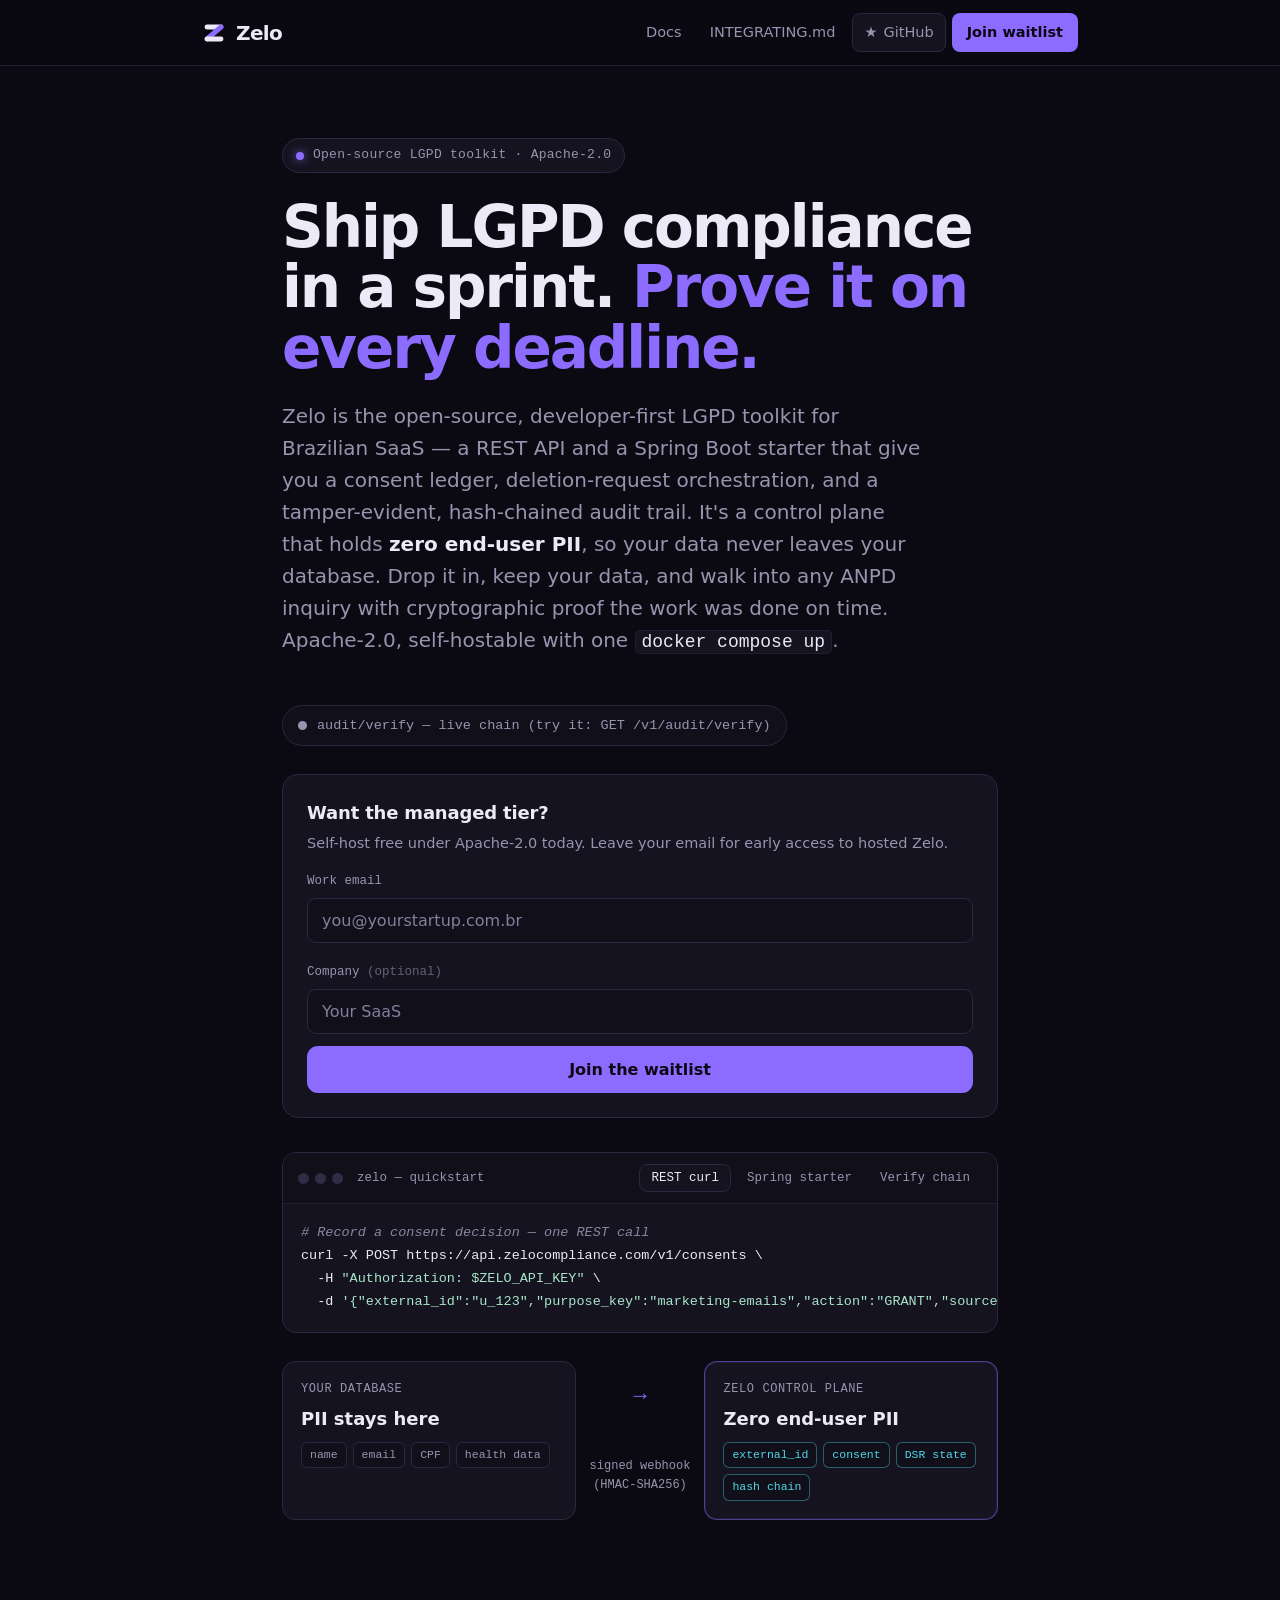
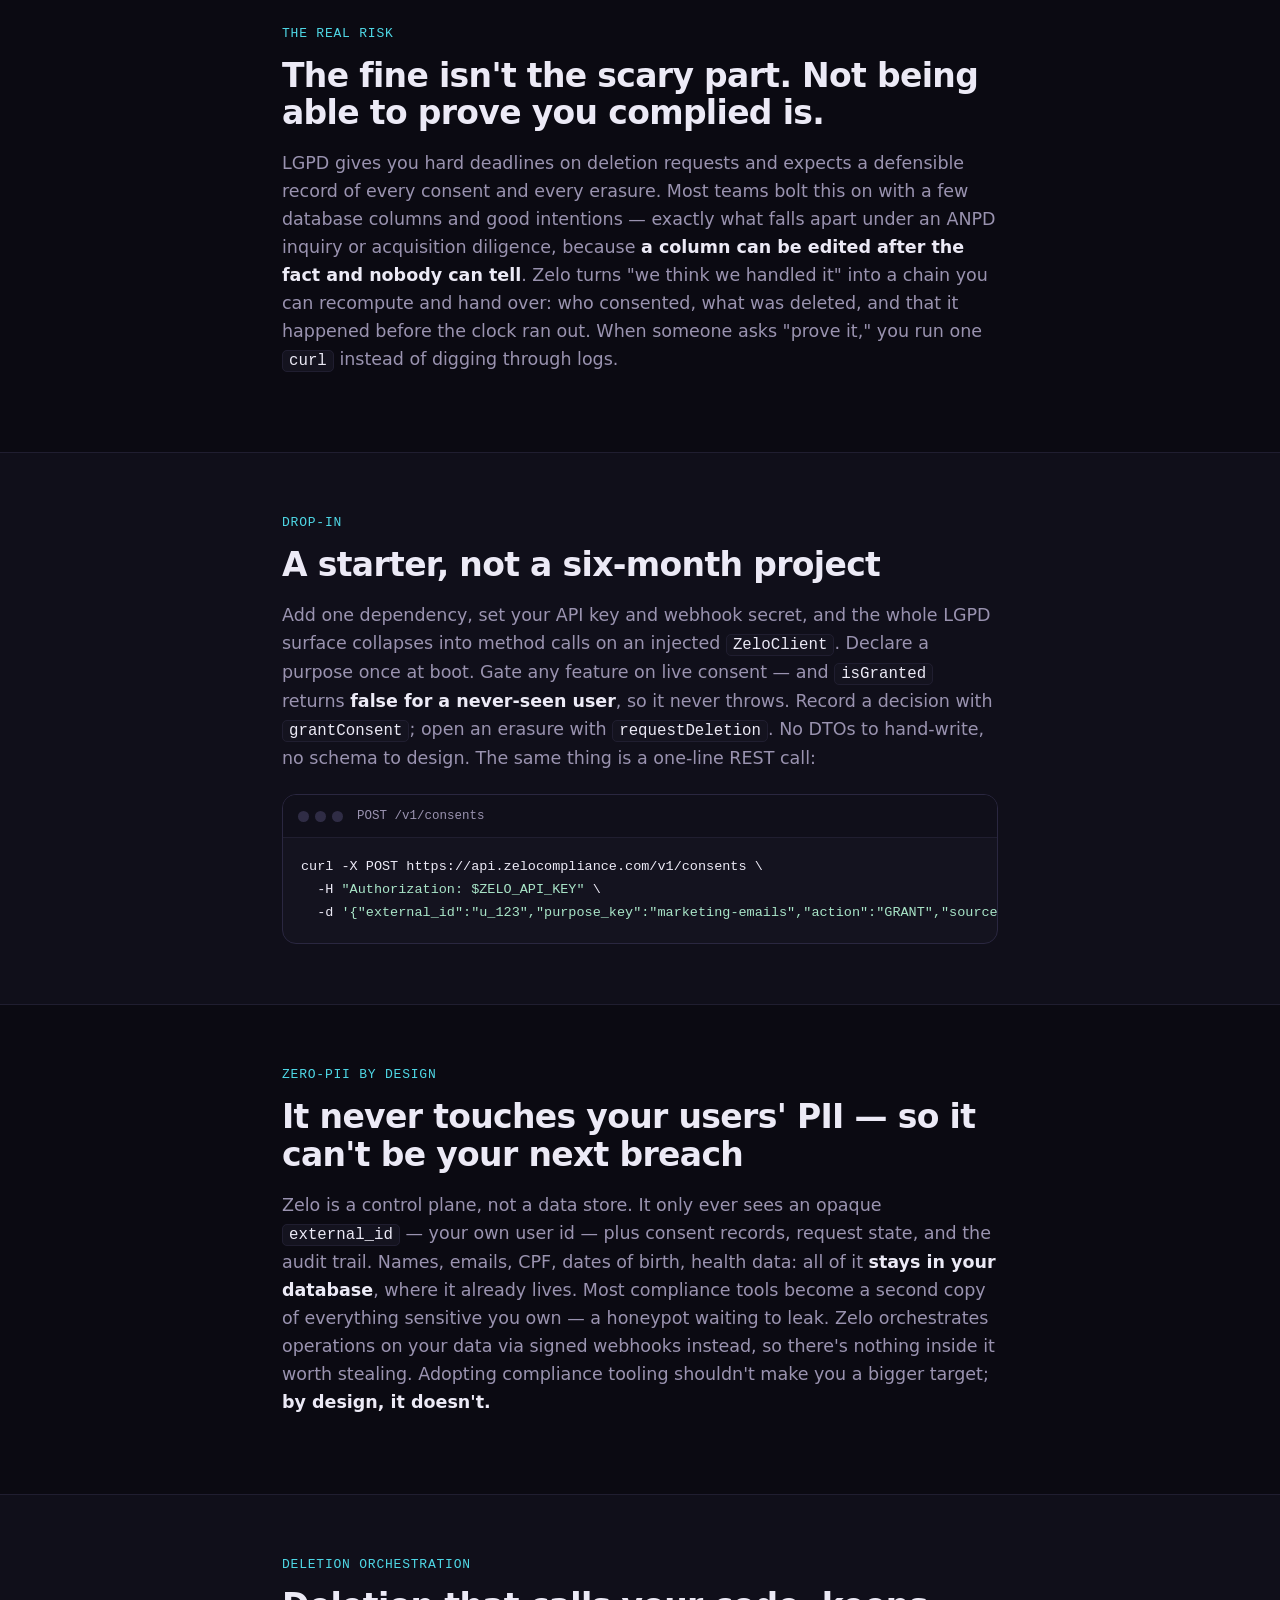
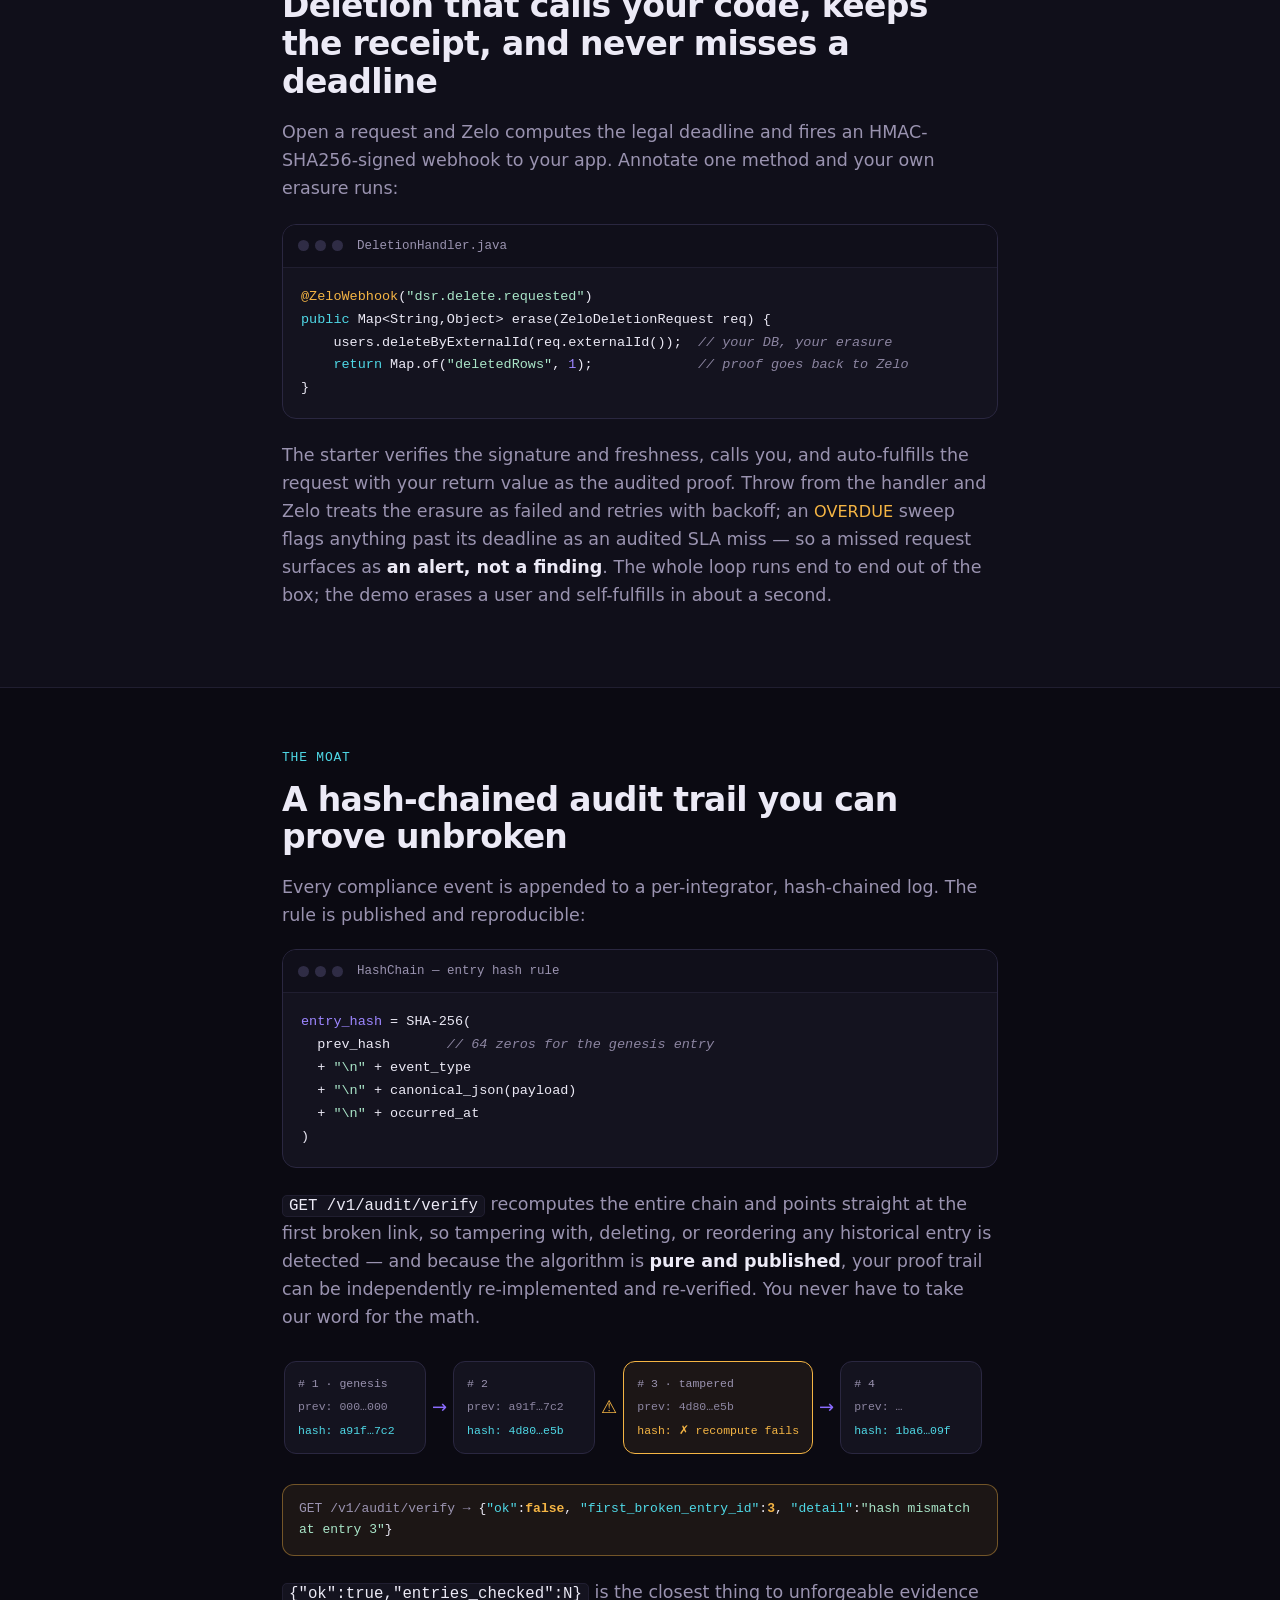
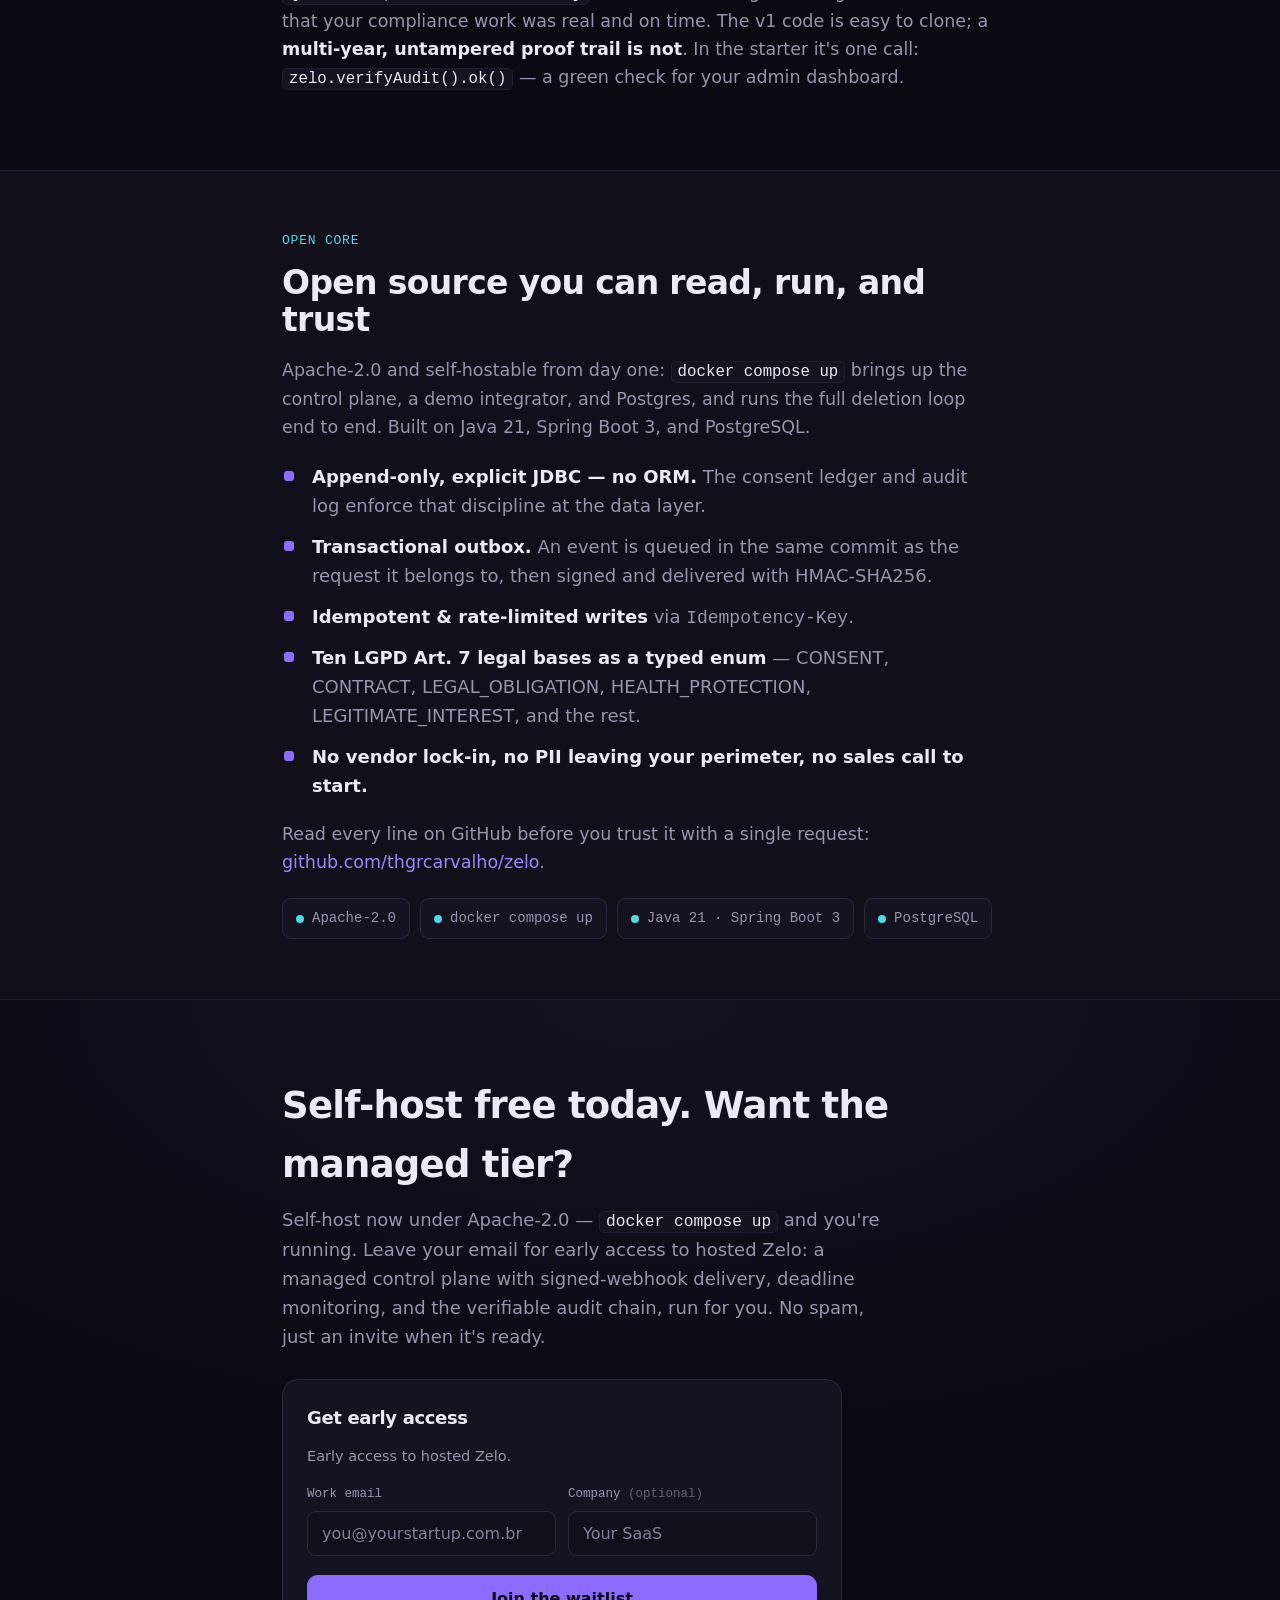
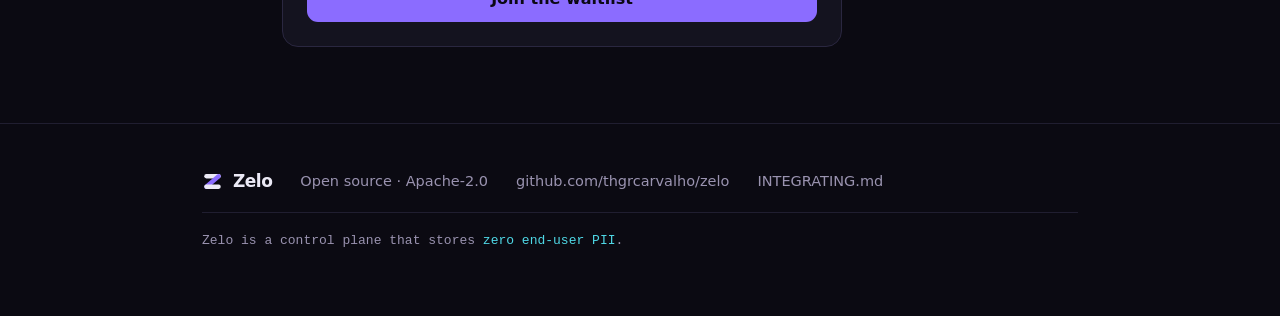
==== deploy/site/index.html @ bf7a90c1 "feat: cohesive visual identity across landing, dashboard, and docs Replace the placeholder green/dot" ====
<!DOCTYPE html>
<html lang="en">
<head>
<meta charset="UTF-8">
<meta name="viewport" content="width=device-width, initial-scale=1.0">
<title>Zelo — Open-source LGPD compliance for Brazilian SaaS</title>
<meta name="description" content="Open-source, developer-first LGPD toolkit for Brazilian SaaS. A REST API and Spring Boot starter with a consent ledger, deletion-request orchestration, and a tamper-evident hash-chained audit trail. Zero end-user PII. Apache-2.0.">
<link rel="icon" href="/favicon.svg" type="image/svg+xml">
<link rel="alternate icon" href="/favicon.ico" sizes="32x32">
<link rel="icon" href="/favicon-32.png" type="image/png" sizes="32x32">
<link rel="icon" href="/favicon-16.png" type="image/png" sizes="16x16">
<link rel="apple-touch-icon" href="/apple-touch-icon.png">
<meta name="theme-color" content="#0B0A12">
<meta property="og:type" content="website">
<meta property="og:title" content="Zelo — Open-source LGPD compliance for Brazilian SaaS">
<meta property="og:description" content="Open-source, developer-first LGPD toolkit: a consent ledger, deletion orchestration, and a tamper-evident hash-chained audit trail. Zero end-user PII. Apache-2.0.">
<meta property="og:image" content="https://zelocompliance.com/assets/og.png">
<meta property="og:url" content="https://zelocompliance.com/">
<meta name="twitter:card" content="summary_large_image">
<meta name="twitter:title" content="Zelo — Prove LGPD compliance on every deadline">
<meta name="twitter:description" content="A consent ledger, deletion orchestration, and a tamper-evident audit trail you can recompute and hand to a regulator. Zero end-user PII.">
<meta name="twitter:image" content="https://zelocompliance.com/assets/og.png">
<style>
  /* ===== Zelo landing — "append-only" identity ===== */
  @font-face{font-family:'Space Grotesk';font-weight:500;font-display:swap;src:url('/assets/fonts/space-grotesk-500.woff2') format('woff2')}
  @font-face{font-family:'Space Grotesk';font-weight:600;font-display:swap;src:url('/assets/fonts/space-grotesk-600.woff2') format('woff2')}
  @font-face{font-family:'Space Grotesk';font-weight:700;font-display:swap;src:url('/assets/fonts/space-grotesk-700.woff2') format('woff2')}
  @font-face{font-family:'IBM Plex Sans';font-weight:400;font-display:swap;src:url('/assets/fonts/ibm-plex-sans-400.woff2') format('woff2')}
  @font-face{font-family:'IBM Plex Sans';font-weight:500;font-display:swap;src:url('/assets/fonts/ibm-plex-sans-500.woff2') format('woff2')}
  @font-face{font-family:'IBM Plex Sans';font-weight:600;font-display:swap;src:url('/assets/fonts/ibm-plex-sans-600.woff2') format('woff2')}
  @font-face{font-family:'JetBrains Mono';font-weight:400;font-display:swap;src:url('/assets/fonts/jetbrains-mono-400.woff2') format('woff2')}
  @font-face{font-family:'JetBrains Mono';font-weight:500;font-display:swap;src:url('/assets/fonts/jetbrains-mono-500.woff2') format('woff2')}

  :root{
    --bg:#0B0A12; --bg-2:#08070E; --surface:#14131F; --surface-2:#100F1A; --elevated:#1B1930;
    --border:#2A2740; --border-soft:#201E30;
    --ink:#ECEAF6; --muted:#9A93B0; --faint:#8C85A1;
    --violet:#8B6CFF; --violet-bright:#9D86FF; --violet-deep:#7857F5; --violet-tint:rgba(139,108,255,.13); --on-violet:#0B0814;
    --cyan:#4FD8E6; --success:#34D399; --warn:#F5B544; --danger:#FB7185;
    --font-display:'Space Grotesk',ui-sans-serif,system-ui,sans-serif;
    --font-sans:'IBM Plex Sans',ui-sans-serif,system-ui,-apple-system,sans-serif;
    --font-mono:'JetBrains Mono',ui-monospace,'SF Mono',Menlo,Consolas,monospace;
    --maxw:760px; --wide:920px;
  }

  *{box-sizing:border-box}
  html{scroll-behavior:smooth}
  @media (prefers-reduced-motion:reduce){html{scroll-behavior:auto} *{animation:none!important;transition:none!important}}
  body{margin:0;background:var(--bg);color:var(--ink);font-family:var(--font-sans);font-size:18px;line-height:1.6;
    -webkit-font-smoothing:antialiased;text-rendering:optimizeLegibility;overflow-x:hidden}
  ::selection{background:rgba(139,108,255,.32);color:#fff}
  a{color:var(--violet-bright);text-decoration:none}
  a:hover{color:var(--cyan);text-decoration:none}
  :focus-visible{outline:2px solid var(--violet);outline-offset:2px;border-radius:4px}
  h1,h2,h3{font-family:var(--font-display);letter-spacing:-.02em}
  strong{color:var(--ink);font-weight:600}

  .skip-link{position:absolute;left:-9999px;top:0;background:var(--violet);color:var(--on-violet);padding:10px 16px;border-radius:6px;font-weight:600;z-index:1000}
  .skip-link:focus{left:12px;top:12px}

  .wrap{width:100%;max-width:var(--maxw);margin:0 auto;padding:0 22px}
  .wide{max-width:var(--wide)}
  section{padding:60px 0}

  /* logo */
  .wordmark{display:inline-flex;align-items:center;gap:10px;color:var(--ink);font-family:var(--font-display);font-weight:700;font-size:20px;letter-spacing:-.03em;line-height:1}
  .wordmark:hover{color:var(--ink);text-decoration:none}
  .zmark{flex:none;display:block}
  .zmark .rail{stroke:currentColor}

  /* nav */
  .nav{position:sticky;top:0;z-index:100;background:rgba(11,10,18,.78);backdrop-filter:saturate(150%) blur(12px);border-bottom:1px solid var(--border-soft)}
  .nav-inner{max-width:var(--wide);margin:0 auto;padding:13px 22px;display:flex;align-items:center;gap:16px}
  .nav-links{margin-left:auto;display:flex;align-items:center;gap:6px;flex-wrap:wrap}
  .nav-links a{color:var(--muted);font-size:14.5px;padding:7px 11px;border-radius:8px;transition:.16s}
  .nav-links a:hover{color:var(--ink);text-decoration:none;background:var(--elevated)}
  .star-badge{display:inline-flex;align-items:center;gap:6px;border:1px solid var(--border);border-radius:8px;padding:6px 11px;color:var(--muted)!important;font-size:14px;background:var(--surface)}
  .star-badge:hover{background:var(--elevated);border-color:var(--violet)}
  .pill{background:var(--violet)!important;color:var(--on-violet)!important;font-weight:600;padding:8px 15px!important;border-radius:var(--r-pill,999px)}
  .pill:hover{background:var(--violet-bright)!important;text-decoration:none}

  /* hero */
  .hero{padding:72px 0 44px}
  .eyebrow{display:inline-flex;align-items:center;gap:9px;font-size:13px;color:var(--muted);font-family:var(--font-mono);letter-spacing:.02em;border:1px solid var(--border);background:var(--surface);padding:6px 13px;border-radius:999px;margin-bottom:24px}
  .eyebrow .dot,.mark-dot{width:8px;height:8px;border-radius:50%;background:var(--violet);box-shadow:0 0 10px rgba(139,108,255,.85);flex:none}
  h1{font-size:clamp(36px,6vw,58px);line-height:1.04;letter-spacing:-.035em;font-weight:700;margin:0 0 22px}
  h1 .accent{color:var(--violet)}
  .subhead{font-size:clamp(17px,2.4vw,20px);color:var(--muted);max-width:640px;margin:0 0 30px;font-family:var(--font-sans)}
  .subhead code{color:var(--ink);font-family:var(--font-mono);font-size:.9em;background:var(--surface);border:1px solid var(--border-soft);border-radius:5px;padding:1px 6px}
  .hero-grid{display:grid;gap:28px}

  /* buttons + forms */
  .btn{font-family:var(--font-sans);font-size:16px;font-weight:600;border:1px solid transparent;cursor:pointer;border-radius:11px;padding:13px 22px;background:var(--violet);color:var(--on-violet);transition:background .16s,transform .05s}
  .btn:hover{background:var(--violet-bright)}
  .btn:active{transform:translateY(1px)}
  .btn:disabled{opacity:.7;cursor:progress}
  .btn-ghost{background:transparent;color:var(--ink);border:1px solid var(--border)}
  .btn-ghost:hover{background:var(--elevated);border-color:var(--violet)}
  .form-card{background:var(--surface);border:1px solid var(--border);border-radius:16px;padding:24px}
  .form-card h2{margin:0 0 4px;font-size:18px;letter-spacing:-.01em}
  .form-card p.helper{margin:0 0 16px;font-size:14.5px;color:var(--muted)}
  .field-row{display:grid;gap:12px;margin-bottom:12px}
  @media(min-width:520px){.field-row.two{grid-template-columns:1fr 1fr}}
  label{display:block;font-size:12.5px;color:var(--muted);margin-bottom:7px;font-weight:500;font-family:var(--font-mono)}
  input[type=email],input[type=text]{width:100%;background:var(--surface-2);border:1px solid var(--border);border-radius:9px;color:var(--ink);font-size:16px;font-family:var(--font-sans);padding:12px 14px;transition:.16s}
  input::placeholder{color:#857E9C;opacity:1}
  input:focus-visible{border-color:var(--violet);outline:none;box-shadow:0 0 0 3px rgba(139,108,255,.32)}
  input[aria-invalid="true"]{border-color:var(--warn)}
  .form-error{color:var(--warn);font-size:13.5px;margin:6px 0 0;min-height:1px}
  .form-actions{margin-top:6px}
  .form-actions .btn{width:100%}
  .spinner{display:inline-block;width:14px;height:14px;border:2px solid rgba(11,8,20,.35);border-top-color:var(--on-violet);border-radius:50%;animation:spin .7s linear infinite;vertical-align:-2px;margin-right:8px}
  @keyframes spin{to{transform:rotate(360deg)}}
  .form-success{display:flex;align-items:center;gap:12px;background:var(--violet-tint);border:1px solid rgba(139,108,255,.4);border-radius:12px;padding:18px;color:var(--ink);font-size:16px}
  .check-circle{flex:none;width:30px;height:30px;border-radius:50%;background:var(--violet);color:var(--on-violet);display:grid;place-items:center;font-weight:800}

  /* live proof chip */
  .proof-chip{display:inline-flex;align-items:center;gap:10px;border:1px solid var(--border);background:var(--surface-2);border-radius:999px;padding:9px 15px;font-family:var(--font-mono);font-size:13.5px;color:var(--muted);margin-top:18px}
  .proof-dot{width:9px;height:9px;border-radius:50%;background:var(--muted);flex:none}
  .proof-chip[data-state="ok"] .proof-dot{background:var(--cyan);box-shadow:0 0 9px rgba(79,216,230,.85)}
  .proof-chip[data-state="ok"]{border-color:rgba(79,216,230,.45)}
  .proof-chip[data-state="err"] .proof-dot{background:var(--muted)}
  .proof-chip[data-state="loading"] .proof-dot{animation:pulse 1.1s ease-in-out infinite}
  @keyframes pulse{0%,100%{opacity:.35}50%{opacity:1}}
  .proof-chip .tok-green{color:var(--cyan)}

  /* code / terminal */
  .code-card{background:var(--surface);border:1px solid var(--border);border-radius:14px;overflow:hidden}
  .code-head{display:flex;align-items:center;gap:10px;padding:11px 15px;border-bottom:1px solid var(--border-soft);background:var(--surface-2)}
  .traffic{display:inline-flex;gap:6px}.traffic i{width:11px;height:11px;border-radius:50%;background:#2f2c45;display:inline-block}
  .code-title{font-family:var(--font-mono);font-size:12.5px;color:var(--muted);margin-left:4px}
  .tabs{display:flex;gap:4px;margin-left:auto;flex-wrap:wrap}
  .tab{font-family:var(--font-mono);font-size:12.5px;color:var(--muted);background:transparent;border:1px solid transparent;padding:6px 11px;border-radius:8px;cursor:pointer}
  .tab:hover{color:var(--ink)}
  .tab[aria-selected="true"]{color:var(--ink);background:var(--surface);border-color:var(--border)}
  pre{margin:0;padding:18px;overflow-x:auto;font-family:var(--font-mono);font-size:13.5px;line-height:1.7;color:var(--ink);tab-size:2}
  pre code{font-family:inherit;white-space:pre}
  .tabpanel[hidden]{display:none}
  .tok-key{color:var(--cyan)}.tok-str{color:#A9E5C8}.tok-green{color:var(--violet-bright)}.tok-com{color:var(--faint);font-style:italic}.tok-amber{color:var(--warn)}.tok-mut{color:var(--muted)}

  /* section type */
  h2.sec-title{font-size:clamp(25px,4vw,33px);line-height:1.14;letter-spacing:-.02em;font-weight:700;margin:0 0 16px}
  .sec-body{color:var(--muted);font-size:17.5px}
  .sec-body strong{color:var(--ink);font-weight:600}
  .sec-body code,.inline-code{font-family:var(--font-mono);font-size:.9em;background:var(--surface);border:1px solid var(--border-soft);border-radius:5px;padding:1px 6px;color:var(--ink)}
  .sec-kicker{font-family:var(--font-mono);font-size:13px;color:var(--cyan);letter-spacing:.06em;text-transform:uppercase;margin:0 0 12px}
  .divider{border:none;border-top:1px solid var(--border-soft);margin:0}
  .alt{background:var(--surface-2)}

  /* zero-PII diagram */
  .pii-diagram{display:grid;grid-template-columns:1fr auto 1fr;align-items:stretch;gap:0;margin-top:28px}
  @media(max-width:620px){.pii-diagram{grid-template-columns:1fr;gap:14px}.pii-arrow{transform:rotate(90deg);padding:6px 0}}
  .pii-box{border:1px solid var(--border);background:var(--surface);border-radius:13px;padding:18px}
  .pii-box.zelo{border-color:rgba(139,108,255,.5);box-shadow:0 0 0 1px rgba(139,108,255,.12) inset}
  .pii-box .lbl{font-family:var(--font-mono);font-size:12px;color:var(--muted);text-transform:uppercase;letter-spacing:.05em}
  .pii-box .big{font-weight:600;margin:6px 0 8px;color:var(--ink);font-family:var(--font-display)}
  .pii-box .tagrow{display:flex;flex-wrap:wrap;gap:6px}
  .tag{font-family:var(--font-mono);font-size:11.5px;padding:3px 8px;border-radius:6px;background:var(--surface-2);border:1px solid var(--border);color:var(--muted)}
  .tag.danger{color:var(--muted);border-color:var(--border)}
  .tag.ok{color:var(--cyan);border-color:rgba(79,216,230,.4)}
  .pii-arrow{display:grid;place-items:center;padding:0 14px;color:var(--muted);font-family:var(--font-mono);font-size:12px;text-align:center}
  .pii-arrow .line{display:block;color:var(--violet);font-size:22px;line-height:1}

  /* chain diagram */
  .chain{display:flex;align-items:stretch;gap:0;overflow-x:auto;padding:6px 2px 14px;margin-top:24px}
  .block{flex:none;min-width:150px;border:1px solid var(--border);background:var(--surface);border-radius:12px;padding:13px;font-family:var(--font-mono);font-size:11.5px}
  .block.tampered{border-color:var(--warn);background:var(--warn-tint,rgba(245,181,68,.07))}
  .block .bid{color:var(--muted)}
  .block .bh{color:var(--cyan);word-break:break-all;margin-top:6px}
  .block.tampered .bh{color:var(--warn)}
  .block .bp{color:var(--faint);word-break:break-all;margin-top:4px}
  .chain-link{flex:none;display:grid;place-items:center;color:var(--violet);padding:0 6px;font-size:18px}
  .chain-link.broken{color:var(--warn)}
  .verify-callout{margin-top:16px;border:1px solid rgba(245,181,68,.4);background:rgba(245,181,68,.07);border-radius:12px;padding:14px 16px;font-family:var(--font-mono);font-size:13px;color:var(--ink)}
  .verify-callout .tok-amber{color:var(--warn);font-weight:600}

  /* trust row */
  .trust-row{display:flex;flex-wrap:wrap;gap:10px;margin-top:22px}
  .trust-badge{display:inline-flex;align-items:center;gap:8px;border:1px solid var(--border);background:var(--surface);border-radius:9px;padding:8px 13px;font-size:14px;color:var(--muted);font-family:var(--font-mono)}
  .trust-badge .ok-dot{width:8px;height:8px;border-radius:50%;background:var(--cyan)}

  /* cta */
  .cta-section{padding:76px 0;border-top:1px solid var(--border-soft);border-bottom:1px solid var(--border-soft);background:radial-gradient(120% 100% at 50% 0%,rgba(139,108,255,.07),transparent 60%)}
  .cta-section h2{font-size:clamp(27px,4.5vw,37px);letter-spacing:-.02em;margin:0 0 12px}
  .cta-section .lede{color:var(--muted);margin:0 0 28px;max-width:600px}

  /* footer */
  footer{padding:46px 0 64px;color:var(--muted);font-size:14.5px}
  footer .foot-grid{display:flex;flex-wrap:wrap;gap:16px 28px;align-items:center}
  footer a{color:var(--muted)}footer a:hover{color:var(--ink)}
  .foot-note{margin-top:18px;padding-top:18px;border-top:1px solid var(--border-soft);font-family:var(--font-mono);font-size:13px;color:var(--muted)}
  .foot-note b{color:var(--cyan);font-weight:500}

  ul.feature-list{padding-left:0;list-style:none;margin:22px 0 0}
  ul.feature-list li{position:relative;padding-left:30px;margin-bottom:12px;color:var(--muted)}
  ul.feature-list li::before{content:"";position:absolute;left:2px;top:8px;width:10px;height:10px;border-radius:3px;background:var(--violet);transform:rotate(0)}
  ul.feature-list li strong{color:var(--ink)}

  /* QA: visible scroll affordance on overflowing code/diagram blocks */
  .chain{scrollbar-width:thin;scrollbar-color:var(--border) transparent}
  pre{scrollbar-width:thin;scrollbar-color:var(--border) transparent}
  .chain::-webkit-scrollbar,pre::-webkit-scrollbar{height:8px}
  .chain::-webkit-scrollbar-thumb,pre::-webkit-scrollbar-thumb{background:var(--border);border-radius:99px}
  .chain::-webkit-scrollbar-track,pre::-webkit-scrollbar-track{background:transparent}
  .block{min-width:142px}

  </style>
</head>
<body>
<a class="skip-link" href="#main">Skip to content</a>

<!-- NAV -->
<nav class="nav" aria-label="Primary">
  <div class="nav-inner">
    <a class="wordmark" href="#top"><svg class="zmark" width="24" height="24" viewBox="0 0 32 32" fill="none" aria-hidden="true"><line class="rail" x1="6.7" y1="8" x2="25.3" y2="8" stroke-width="6.6" stroke-linecap="round"/><line x1="25.3" y1="8" x2="6.7" y2="24" stroke="#8B6CFF" stroke-width="6.6" stroke-linecap="round"/><line class="rail" x1="6.7" y1="24" x2="25.3" y2="24" stroke-width="6.6" stroke-linecap="round"/></svg>Zelo</a>
    <div class="nav-links">
      <a href="/docs/">Docs</a>
      <a href="https://github.com/thgrcarvalho/zelo/blob/main/INTEGRATING.md" rel="noopener">INTEGRATING.md</a>
      <a class="star-badge" href="https://github.com/thgrcarvalho/zelo" rel="noopener" aria-label="Star Zelo on GitHub">
        <span aria-hidden="true">★</span> GitHub
      </a>
      <a class="pill" href="#waitlist">Join waitlist</a>
    </div>
  </div>
</nav>

<main id="main">
<a id="top"></a>

<!-- HERO -->
<header class="hero">
  <div class="wrap">
    <div class="hero-grid">
      <div>
        <span class="eyebrow"><span class="mark-dot" aria-hidden="true"></span> Open-source LGPD toolkit · Apache-2.0</span>
        <h1>Ship LGPD compliance in a sprint. <span class="accent">Prove it on every deadline.</span></h1>
        <p class="subhead">
          Zelo is the open-source, developer-first LGPD toolkit for Brazilian SaaS — a REST API and a Spring Boot starter that give you a consent ledger, deletion-request orchestration, and a tamper-evident, hash-chained audit trail. It's a control plane that holds <strong>zero end-user PII</strong>, so your data never leaves your database. Drop it in, keep your data, and walk into any ANPD inquiry with cryptographic proof the work was done on time. Apache-2.0, self-hostable with one <code>docker compose up</code>.
        </p>

        <div class="proof-chip" id="proofChip" data-state="loading" role="status" aria-live="polite">
          <span class="proof-dot" aria-hidden="true"></span>
          <span id="proofText">GET /v1/audit/verify — checking live chain…</span>
        </div>
      </div>

      <!-- Email capture form (also reachable at #waitlist anchor below) -->
      <div class="form-card" aria-labelledby="hero-form-title">
        <h2 id="hero-form-title">Want the managed tier?</h2>
        <p class="helper">Self-host free under Apache-2.0 today. Leave your email for early access to hosted Zelo.</p>
        <form id="waitlistFormHero" novalidate>
          <div class="field-row">
            <div>
              <label for="email-hero">Work email</label>
              <input type="email" id="email-hero" name="email" autocomplete="email" placeholder="you@yourstartup.com.br" aria-describedby="err-hero" required>
              <p class="form-error" id="err-hero" role="alert"></p>
            </div>
          </div>
          <div class="field-row">
            <div>
              <label for="company-hero">Company <span style="opacity:.6">(optional)</span></label>
              <input type="text" id="company-hero" name="company" autocomplete="organization" placeholder="Your SaaS">
            </div>
          </div>
          <div class="form-actions">
            <button type="submit" class="btn" id="submit-hero">Join the waitlist</button>
          </div>
        </form>
      </div>
    </div>

    <!-- Tabbed hero code block -->
    <div class="code-card wide" style="margin-top:34px; max-width:var(--wide); margin-left:auto; margin-right:auto;">
      <div class="code-head">
        <span class="traffic" aria-hidden="true"><i></i><i></i><i></i></span>
        <span class="code-title">zelo — quickstart</span>
        <div class="tabs" role="tablist" aria-label="Code examples">
          <button type="button" class="tab" role="tab" id="tab-rest" aria-controls="panel-rest" aria-selected="true">REST curl</button>
          <button type="button" class="tab" role="tab" id="tab-spring" aria-controls="panel-spring" aria-selected="false" tabindex="-1">Spring starter</button>
          <button type="button" class="tab" role="tab" id="tab-verify" aria-controls="panel-verify" aria-selected="false" tabindex="-1">Verify chain</button>
        </div>
      </div>

      <div class="tabpanel" id="panel-rest" role="tabpanel" aria-labelledby="tab-rest" tabindex="0">
<pre><code><span class="tok-com"># Record a consent decision — one REST call</span>
curl -X POST https://api.zelocompliance.com/v1/consents \
  -H <span class="tok-str">"Authorization: $ZELO_API_KEY"</span> \
  -d <span class="tok-str">'{"external_id":"u_123","purpose_key":"marketing-emails","action":"GRANT","source":"signup-form"}'</span></code></pre>
      </div>

      <div class="tabpanel" id="panel-spring" role="tabpanel" aria-labelledby="tab-spring" tabindex="0" hidden>
<pre><code><span class="tok-com">// Gate any feature on live consent — false for a never-seen user, never throws</span>
<span class="tok-key">if</span> (zelo.isGranted(<span class="tok-str">"u_123"</span>, <span class="tok-str">"marketing-emails"</span>)) { sendNewsletter(user); }

<span class="tok-com">// Handle a deletion request — Zelo signs the webhook, you run the erasure</span>
<span class="tok-amber">@ZeloWebhook</span>(<span class="tok-str">"dsr.delete.requested"</span>)
<span class="tok-key">public</span> Map&lt;String,Object&gt; erase(ZeloDeletionRequest req) {
    users.deleteByExternalId(req.externalId());   <span class="tok-com">// your DB, your erasure</span>
    <span class="tok-key">return</span> Map.of(<span class="tok-str">"deletedRows"</span>, <span class="tok-green">1</span>);          <span class="tok-com">// proof goes back to Zelo</span>
}</code></pre>
      </div>

      <div class="tabpanel" id="panel-verify" role="tabpanel" aria-labelledby="tab-verify" tabindex="0" hidden>
<pre><code><span class="tok-com"># Recompute the entire hash chain and prove it unbroken</span>
GET https://api.zelocompliance.com/v1/audit/verify

<span class="tok-mut">→</span> {<span class="tok-key">"ok"</span>:<span class="tok-green">true</span>,<span class="tok-key">"entries_checked"</span>:<span class="tok-green">N</span>}

<span class="tok-com">// In the Spring starter — a green check for your admin dashboard</span>
<span class="tok-key">boolean</span> intact = zelo.verifyAudit().ok();</code></pre>
      </div>
    </div>

    <!-- Zero-PII diagram -->
    <div class="pii-diagram" aria-label="Data flow: your database holds PII, Zelo holds only external_id and the hash chain">
      <div class="pii-box">
        <div class="lbl">Your database</div>
        <div class="big">PII stays here</div>
        <div class="tagrow">
          <span class="tag danger">name</span>
          <span class="tag danger">email</span>
          <span class="tag danger">CPF</span>
          <span class="tag danger">health data</span>
        </div>
      </div>
      <div class="pii-arrow" aria-hidden="true">
        <span class="line">→</span>
        signed webhook<br>(HMAC-SHA256)
      </div>
      <div class="pii-box zelo">
        <div class="lbl">Zelo control plane</div>
        <div class="big">Zero end-user PII</div>
        <div class="tagrow">
          <span class="tag ok">external_id</span>
          <span class="tag ok">consent</span>
          <span class="tag ok">DSR state</span>
          <span class="tag ok">hash chain</span>
        </div>
      </div>
    </div>
  </div>
</header>

<!-- SECTION 1 -->
<section>
  <div class="wrap">
    <p class="sec-kicker">The real risk</p>
    <h2 class="sec-title">The fine isn't the scary part. Not being able to prove you complied is.</h2>
    <p class="sec-body">
      LGPD gives you hard deadlines on deletion requests and expects a defensible record of every consent and every erasure. Most teams bolt this on with a few database columns and good intentions — exactly what falls apart under an ANPD inquiry or acquisition diligence, because <strong>a column can be edited after the fact and nobody can tell</strong>. Zelo turns "we think we handled it" into a chain you can recompute and hand over: who consented, what was deleted, and that it happened before the clock ran out. When someone asks "prove it," you run one <code>curl</code> instead of digging through logs.
    </p>
  </div>
</section>

<hr class="divider">

<!-- SECTION 2 -->
<section class="alt">
  <div class="wrap">
    <p class="sec-kicker">Drop-in</p>
    <h2 class="sec-title">A starter, not a six-month project</h2>
    <p class="sec-body">
      Add one dependency, set your API key and webhook secret, and the whole LGPD surface collapses into method calls on an injected <code>ZeloClient</code>. Declare a purpose once at boot. Gate any feature on live consent — and <code>isGranted</code> returns <strong>false for a never-seen user</strong>, so it never throws. Record a decision with <code>grantConsent</code>; open an erasure with <code>requestDeletion</code>. No DTOs to hand-write, no schema to design. The same thing is a one-line REST call:
    </p>
    <div class="code-card" style="margin-top:22px;">
      <div class="code-head">
        <span class="traffic" aria-hidden="true"><i></i><i></i><i></i></span>
        <span class="code-title">POST /v1/consents</span>
      </div>
<pre><code>curl -X POST https://api.zelocompliance.com/v1/consents \
  -H <span class="tok-str">"Authorization: $ZELO_API_KEY"</span> \
  -d <span class="tok-str">'{"external_id":"u_123","purpose_key":"marketing-emails","action":"GRANT","source":"signup-form"}'</span></code></pre>
    </div>
  </div>
</section>

<hr class="divider">

<!-- SECTION 3 -->
<section>
  <div class="wrap">
    <p class="sec-kicker">Zero-PII by design</p>
    <h2 class="sec-title">It never touches your users' PII — so it can't be your next breach</h2>
    <p class="sec-body">
      Zelo is a control plane, not a data store. It only ever sees an opaque <code>external_id</code> — your own user id — plus consent records, request state, and the audit trail. Names, emails, CPF, dates of birth, health data: all of it <strong>stays in your database</strong>, where it already lives. Most compliance tools become a second copy of everything sensitive you own — a honeypot waiting to leak. Zelo orchestrates operations on your data via signed webhooks instead, so there's nothing inside it worth stealing. Adopting compliance tooling shouldn't make you a bigger target; <strong>by design, it doesn't.</strong>
    </p>
  </div>
</section>

<hr class="divider">

<!-- SECTION 4 -->
<section class="alt">
  <div class="wrap">
    <p class="sec-kicker">Deletion orchestration</p>
    <h2 class="sec-title">Deletion that calls your code, keeps the receipt, and never misses a deadline</h2>
    <p class="sec-body">
      Open a request and Zelo computes the legal deadline and fires an HMAC-SHA256-signed webhook to your app. Annotate one method and your own erasure runs:
    </p>
    <div class="code-card" style="margin-top:22px;">
      <div class="code-head">
        <span class="traffic" aria-hidden="true"><i></i><i></i><i></i></span>
        <span class="code-title">DeletionHandler.java</span>
      </div>
<pre><code><span class="tok-amber">@ZeloWebhook</span>(<span class="tok-str">"dsr.delete.requested"</span>)
<span class="tok-key">public</span> Map&lt;String,Object&gt; erase(ZeloDeletionRequest req) {
    users.deleteByExternalId(req.externalId());  <span class="tok-com">// your DB, your erasure</span>
    <span class="tok-key">return</span> Map.of(<span class="tok-str">"deletedRows"</span>, <span class="tok-green">1</span>);             <span class="tok-com">// proof goes back to Zelo</span>
}</code></pre>
    </div>
    <p class="sec-body" style="margin-top:22px;">
      The starter verifies the signature and freshness, calls you, and auto-fulfills the request with your return value as the audited proof. Throw from the handler and Zelo treats the erasure as failed and retries with backoff; an <span class="tok-amber" style="font-family:var(--mono);font-size:.92em">OVERDUE</span> sweep flags anything past its deadline as an audited SLA miss — so a missed request surfaces as <strong>an alert, not a finding</strong>. The whole loop runs end to end out of the box; the demo erases a user and self-fulfills in about a second.
    </p>
  </div>
</section>

<hr class="divider">

<!-- SECTION 5 — THE MOAT -->
<section>
  <div class="wrap">
    <p class="sec-kicker">The moat</p>
    <h2 class="sec-title">A hash-chained audit trail you can prove unbroken</h2>
    <p class="sec-body">
      Every compliance event is appended to a per-integrator, hash-chained log. The rule is published and reproducible:
    </p>

    <div class="code-card" style="margin-top:20px;">
      <div class="code-head">
        <span class="traffic" aria-hidden="true"><i></i><i></i><i></i></span>
        <span class="code-title">HashChain — entry hash rule</span>
      </div>
<pre><code><span class="tok-green">entry_hash</span> = SHA-256(
  prev_hash       <span class="tok-com">// 64 zeros for the genesis entry</span>
  + <span class="tok-str">"\n"</span> + event_type
  + <span class="tok-str">"\n"</span> + canonical_json(payload)
  + <span class="tok-str">"\n"</span> + occurred_at
)</code></pre>
    </div>

    <p class="sec-body" style="margin-top:22px;">
      <code>GET /v1/audit/verify</code> recomputes the entire chain and points straight at the first broken link, so tampering with, deleting, or reordering any historical entry is detected — and because the algorithm is <strong>pure and published</strong>, your proof trail can be independently re-implemented and re-verified. You never have to take our word for the math.
    </p>

    <!-- Chain diagram -->
    <div class="chain" role="img" aria-label="Hash-chain diagram: entry 1 links to entry 2; entry 3 has been tampered, so its hash no longer matches the chain and verify reports the first broken entry.">
      <div class="block">
        <div class="bid"># 1 · genesis</div>
        <div class="bp">prev: 000…000</div>
        <div class="bh">hash: a91f…7c2</div>
      </div>
      <div class="chain-link" aria-hidden="true">→</div>
      <div class="block">
        <div class="bid"># 2</div>
        <div class="bp">prev: a91f…7c2</div>
        <div class="bh">hash: 4d80…e5b</div>
      </div>
      <div class="chain-link broken" aria-hidden="true">⚠</div>
      <div class="block tampered">
        <div class="bid"># 3 · tampered</div>
        <div class="bp">prev: 4d80…e5b</div>
        <div class="bh">hash: ✗ recompute fails</div>
      </div>
      <div class="chain-link" aria-hidden="true">→</div>
      <div class="block">
        <div class="bid"># 4</div>
        <div class="bp">prev: …</div>
        <div class="bh">hash: 1ba6…09f</div>
      </div>
    </div>

    <div class="verify-callout">
      <span class="tok-mut">GET /v1/audit/verify →</span> {<span class="tok-key">"ok"</span>:<span class="tok-amber">false</span>, <span class="tok-key">"first_broken_entry_id"</span>:<span class="tok-amber">3</span>, <span class="tok-key">"detail"</span>:<span class="tok-str">"hash mismatch at entry 3"</span>}
    </div>

    <p class="sec-body" style="margin-top:22px;">
      <code>{"ok":true,"entries_checked":N}</code> is the closest thing to unforgeable evidence that your compliance work was real and on time. The v1 code is easy to clone; a <strong>multi-year, untampered proof trail is not</strong>. In the starter it's one call: <code>zelo.verifyAudit().ok()</code> — a green check for your admin dashboard.
    </p>
  </div>
</section>

<hr class="divider">

<!-- SECTION 6 -->
<section class="alt">
  <div class="wrap">
    <p class="sec-kicker">Open core</p>
    <h2 class="sec-title">Open source you can read, run, and trust</h2>
    <p class="sec-body">
      Apache-2.0 and self-hostable from day one: <code>docker compose up</code> brings up the control plane, a demo integrator, and Postgres, and runs the full deletion loop end to end. Built on Java 21, Spring Boot 3, and PostgreSQL.
    </p>
    <ul class="feature-list">
      <li><strong>Append-only, explicit JDBC — no ORM.</strong> The consent ledger and audit log enforce that discipline at the data layer.</li>
      <li><strong>Transactional outbox.</strong> An event is queued in the same commit as the request it belongs to, then signed and delivered with HMAC-SHA256.</li>
      <li><strong>Idempotent &amp; rate-limited writes</strong> via <code>Idempotency-Key</code>.</li>
      <li><strong>Ten LGPD Art. 7 legal bases as a typed enum</strong> — CONSENT, CONTRACT, LEGAL_OBLIGATION, HEALTH_PROTECTION, LEGITIMATE_INTEREST, and the rest.</li>
      <li><strong>No vendor lock-in, no PII leaving your perimeter, no sales call to start.</strong></li>
    </ul>
    <p class="sec-body" style="margin-top:20px;">
      Read every line on GitHub before you trust it with a single request: <a href="https://github.com/thgrcarvalho/zelo" rel="noopener">github.com/thgrcarvalho/zelo</a>.
    </p>
    <div class="trust-row">
      <span class="trust-badge"><span class="ok-dot" aria-hidden="true"></span> Apache-2.0</span>
      <span class="trust-badge"><span class="ok-dot" aria-hidden="true"></span> docker compose up</span>
      <span class="trust-badge"><span class="ok-dot" aria-hidden="true"></span> Java 21 · Spring Boot 3</span>
      <span class="trust-badge"><span class="ok-dot" aria-hidden="true"></span> PostgreSQL</span>
    </div>
  </div>
</section>

<!-- CTA -->
<section class="cta-section" id="waitlist">
  <div class="wrap">
    <h2>Self-host free today. Want the managed tier?</h2>
    <p class="lede">
      Self-host now under Apache-2.0 — <span class="inline-code">docker compose up</span> and you're running. Leave your email for early access to hosted Zelo: a managed control plane with signed-webhook delivery, deadline monitoring, and the verifiable audit chain, run for you. No spam, just an invite when it's ready.
    </p>

    <div class="form-card" aria-labelledby="cta-form-title" style="max-width:560px;">
      <h2 id="cta-form-title" style="font-size:18px;">Get early access</h2>
      <p class="helper">Early access to hosted Zelo.</p>
      <form id="waitlistFormCta" novalidate>
        <div class="field-row two">
          <div>
            <label for="email-cta">Work email</label>
            <input type="email" id="email-cta" name="email" autocomplete="email" placeholder="you@yourstartup.com.br" aria-describedby="err-cta" required>
          </div>
          <div>
            <label for="company-cta">Company <span style="opacity:.6">(optional)</span></label>
            <input type="text" id="company-cta" name="company" autocomplete="organization" placeholder="Your SaaS">
          </div>
        </div>
        <p class="form-error" id="err-cta" role="alert"></p>
        <div class="form-actions">
          <button type="submit" class="btn" id="submit-cta">Join the waitlist</button>
        </div>
      </form>
    </div>
  </div>
</section>

<!-- FOOTER -->
<footer>
  <div class="wrap wide">
    <div class="foot-grid">
      <a class="wordmark" href="#top" style="font-size:17px;"><svg class="zmark" width="21" height="21" viewBox="0 0 32 32" fill="none" aria-hidden="true"><line class="rail" x1="6.7" y1="8" x2="25.3" y2="8" stroke-width="6.6" stroke-linecap="round"/><line x1="25.3" y1="8" x2="6.7" y2="24" stroke="#8B6CFF" stroke-width="6.6" stroke-linecap="round"/><line class="rail" x1="6.7" y1="24" x2="25.3" y2="24" stroke-width="6.6" stroke-linecap="round"/></svg>Zelo</a>
      <span>Open source · Apache-2.0</span>
      <a href="https://github.com/thgrcarvalho/zelo" rel="noopener">github.com/thgrcarvalho/zelo</a>
      <a href="https://github.com/thgrcarvalho/zelo/blob/main/INTEGRATING.md" rel="noopener">INTEGRATING.md</a>
    </div>
    <p class="foot-note">Zelo is a control plane that stores <b>zero end-user PII</b>.</p>
  </div>
</footer>
</main>

<script>
(function () {
  "use strict";

  /* ---------- Tabbed code block ---------- */
  var tabs = Array.prototype.slice.call(document.querySelectorAll('.tab'));
  function selectTab(tab) {
    tabs.forEach(function (t) {
      var selected = t === tab;
      t.setAttribute('aria-selected', selected ? 'true' : 'false');
      t.tabIndex = selected ? 0 : -1;
      var panel = document.getElementById(t.getAttribute('aria-controls'));
      if (panel) panel.hidden = !selected;
    });
  }
  tabs.forEach(function (tab, i) {
    tab.addEventListener('click', function () { selectTab(tab); });
    tab.addEventListener('keydown', function (e) {
      var next;
      if (e.key === 'ArrowRight') next = tabs[(i + 1) % tabs.length];
      else if (e.key === 'ArrowLeft') next = tabs[(i - 1 + tabs.length) % tabs.length];
      else if (e.key === 'Home') next = tabs[0];
      else if (e.key === 'End') next = tabs[tabs.length - 1];
      else return;
      e.preventDefault();
      selectTab(next);
      next.focus();
    });
  });

  /* ---------- Live proof chip ---------- */
  var chip = document.getElementById('proofChip');
  var proofText = document.getElementById('proofText');
  if (chip && proofText && typeof fetch === 'function') {
    var controller = ('AbortController' in window) ? new AbortController() : null;
    var timer = setTimeout(function () { if (controller) controller.abort(); }, 6000);
    fetch('https://api.zelocompliance.com/v1/audit/verify', {
      method: 'GET',
      headers: { 'Accept': 'application/json' },
      signal: controller ? controller.signal : undefined
    })
      .then(function (r) {
        if (!r.ok) throw new Error('bad status');
        return r.json();
      })
      .then(function (data) {
        clearTimeout(timer);
        if (data && data.ok === true) {
          var n = (typeof data.entries_checked !== 'undefined') ? data.entries_checked
                : (typeof data.entriesChecked !== 'undefined') ? data.entriesChecked : 'N';
          chip.setAttribute('data-state', 'ok');
          proofText.innerHTML = 'audit/verify → <span class="tok-green">{"ok":true,"entries_checked":' + String(n).replace(/[<>&]/g, '') + '}</span>';
        } else {
          throw new Error('not ok');
        }
      })
      .catch(function () {
        clearTimeout(timer);
        chip.setAttribute('data-state', 'err');
        proofText.textContent = 'audit/verify — live chain (try it: GET /v1/audit/verify)';
      });
  } else if (chip && proofText) {
    chip.setAttribute('data-state', 'err');
    proofText.textContent = 'audit/verify — GET /v1/audit/verify';
  }

  /* ---------- Waitlist form ---------- */
  var EMAIL_RE = /^[^\s@]+@[^\s@]+\.[^\s@]+$/;

  function wireForm(formId, emailId, companyId, errId, submitId) {
    var form = document.getElementById(formId);
    if (!form) return;
    var emailInput = document.getElementById(emailId);
    var companyInput = document.getElementById(companyId);
    var errEl = document.getElementById(errId);
    var submitBtn = document.getElementById(submitId);
    var busy = false;

    function showError(msg) {
      errEl.textContent = msg;
      emailInput.setAttribute('aria-invalid', 'true');
    }
    function clearError() {
      errEl.textContent = '';
      emailInput.removeAttribute('aria-invalid');
    }

    emailInput.addEventListener('input', function () {
      if (errEl.textContent) clearError();
    });

    form.addEventListener('submit', function (e) {
      e.preventDefault();
      if (busy) return;
      clearError();

      var email = (emailInput.value || '').trim();
      var company = (companyInput && companyInput.value || '').trim();

      if (!EMAIL_RE.test(email)) {
        showError('Enter a valid email address.');
        emailInput.focus();
        return;
      }

      busy = true;
      var originalLabel = submitBtn.textContent;
      submitBtn.disabled = true;
      submitBtn.innerHTML = '<span class="spinner" aria-hidden="true"></span>Joining…';

      var payload = { email: email };
      if (company) payload.company = company;

      function fail() {
        busy = false;
        submitBtn.disabled = false;
        submitBtn.textContent = originalLabel;
        showError('Something went wrong — please try again.');
      }

      if (typeof fetch !== 'function') { fail(); return; }

      fetch('/waitlist', {
        method: 'POST',
        headers: { 'Content-Type': 'application/json', 'Accept': 'application/json' },
        body: JSON.stringify(payload)
      })
        .then(function (res) {
          if (res.status !== 200) throw new Error('http ' + res.status);
          return res.json();
        })
        .then(function (data) {
          if (!data || data.ok !== true) throw new Error('not ok');
          // Success — replace form in place
          var success = document.createElement('div');
          success.className = 'form-success';
          success.setAttribute('role', 'status');
          success.setAttribute('aria-live', 'polite');
          success.setAttribute('tabindex', '-1');
          success.innerHTML =
            '<span class="check-circle" aria-hidden="true">✓</span>' +
            "<span>You're on the list — we'll be in touch.</span>";
          form.replaceWith(success);
          success.focus();
        })
        .catch(function () {
          fail();
          // keep entered email + company so the user can retry (values untouched)
        });
    });
  }

  wireForm('waitlistFormHero', 'email-hero', 'company-hero', 'err-hero', 'submit-hero');
  wireForm('waitlistFormCta', 'email-cta', 'company-cta', 'err-cta', 'submit-cta');
})();
</script>
</body>
</html>
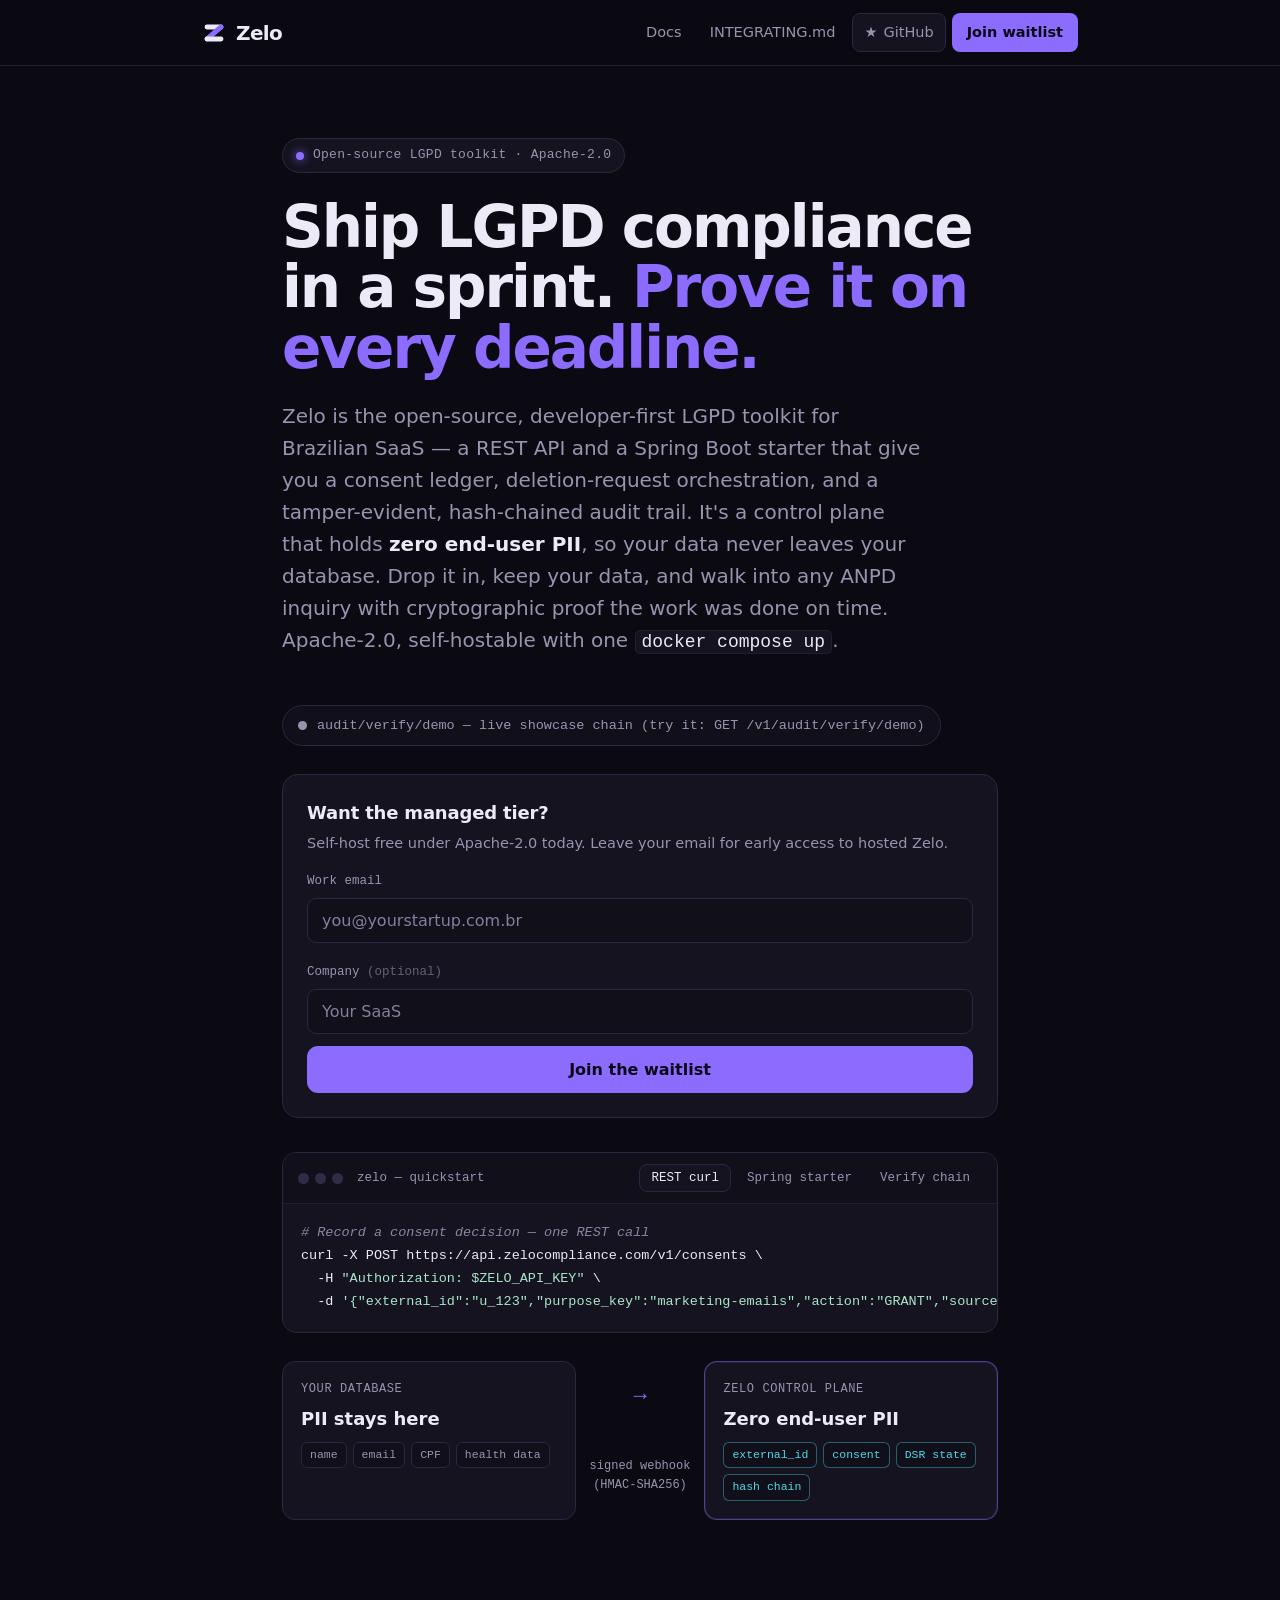
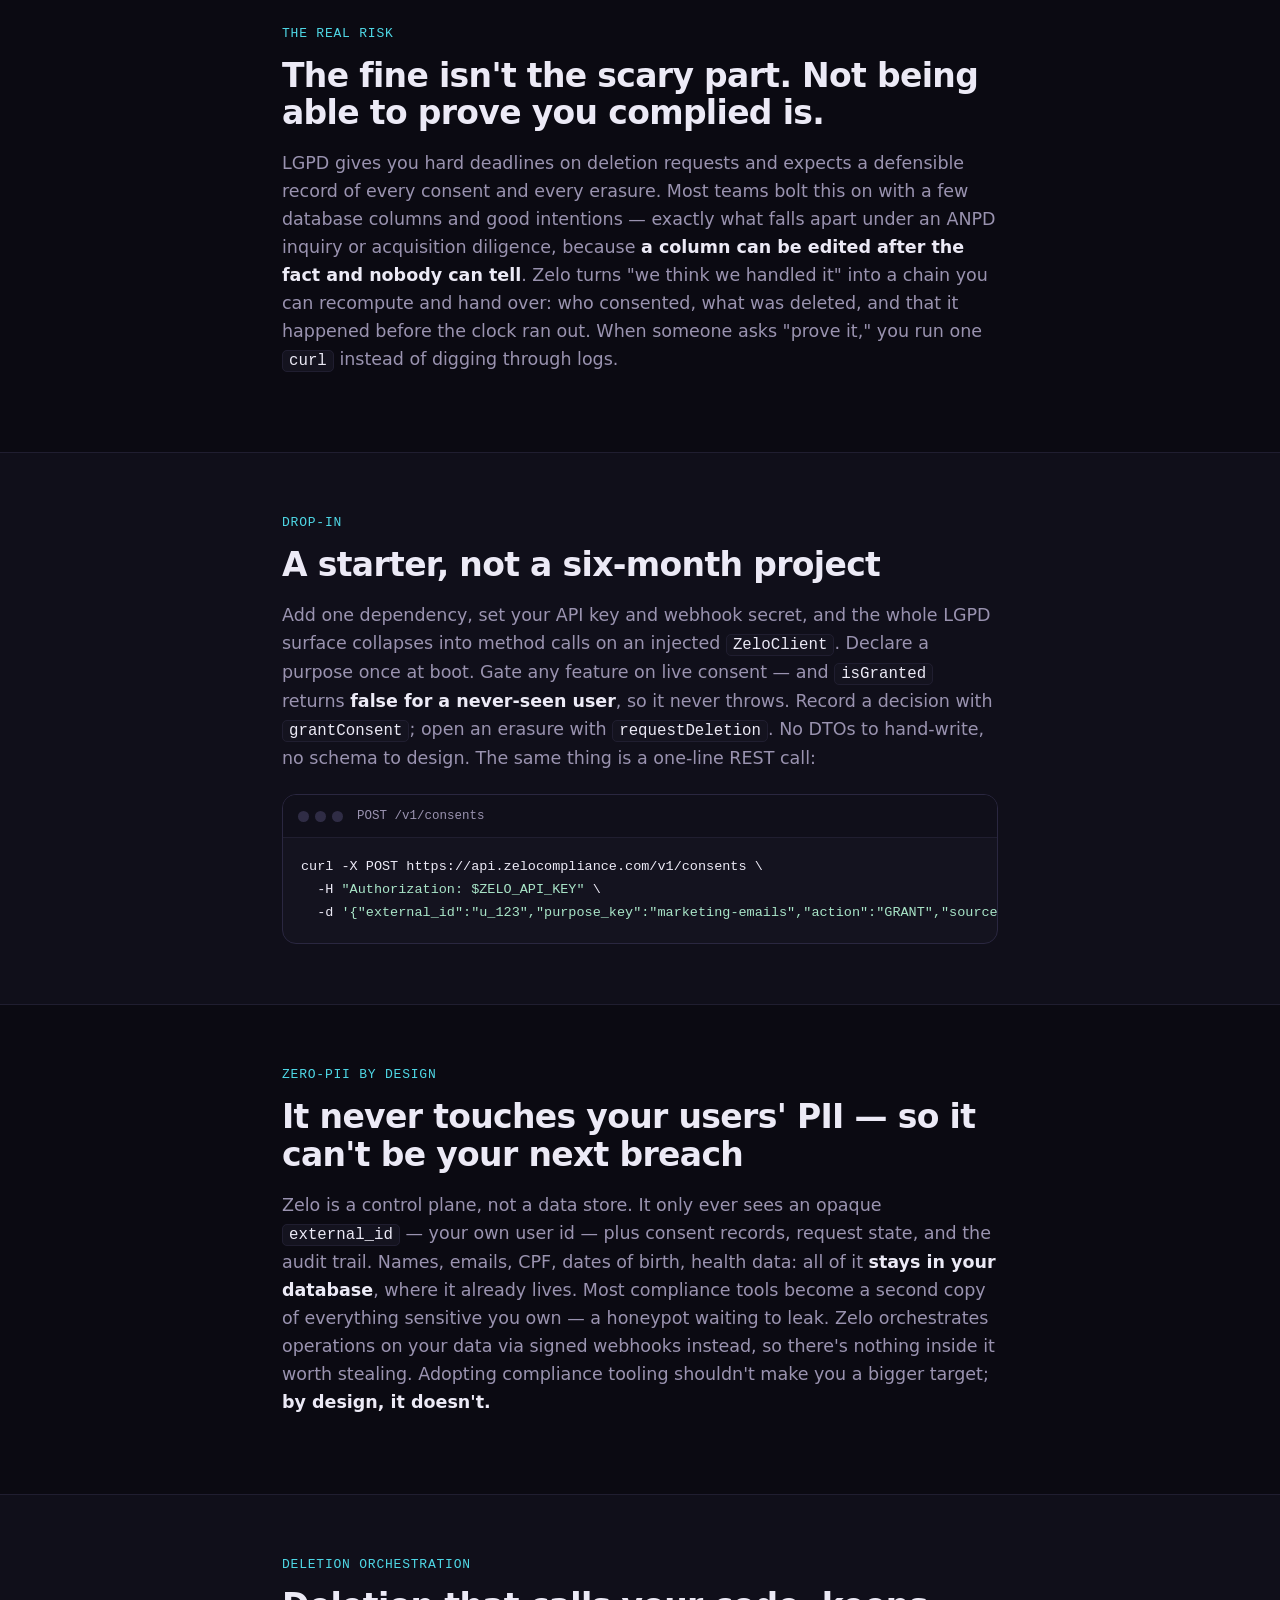
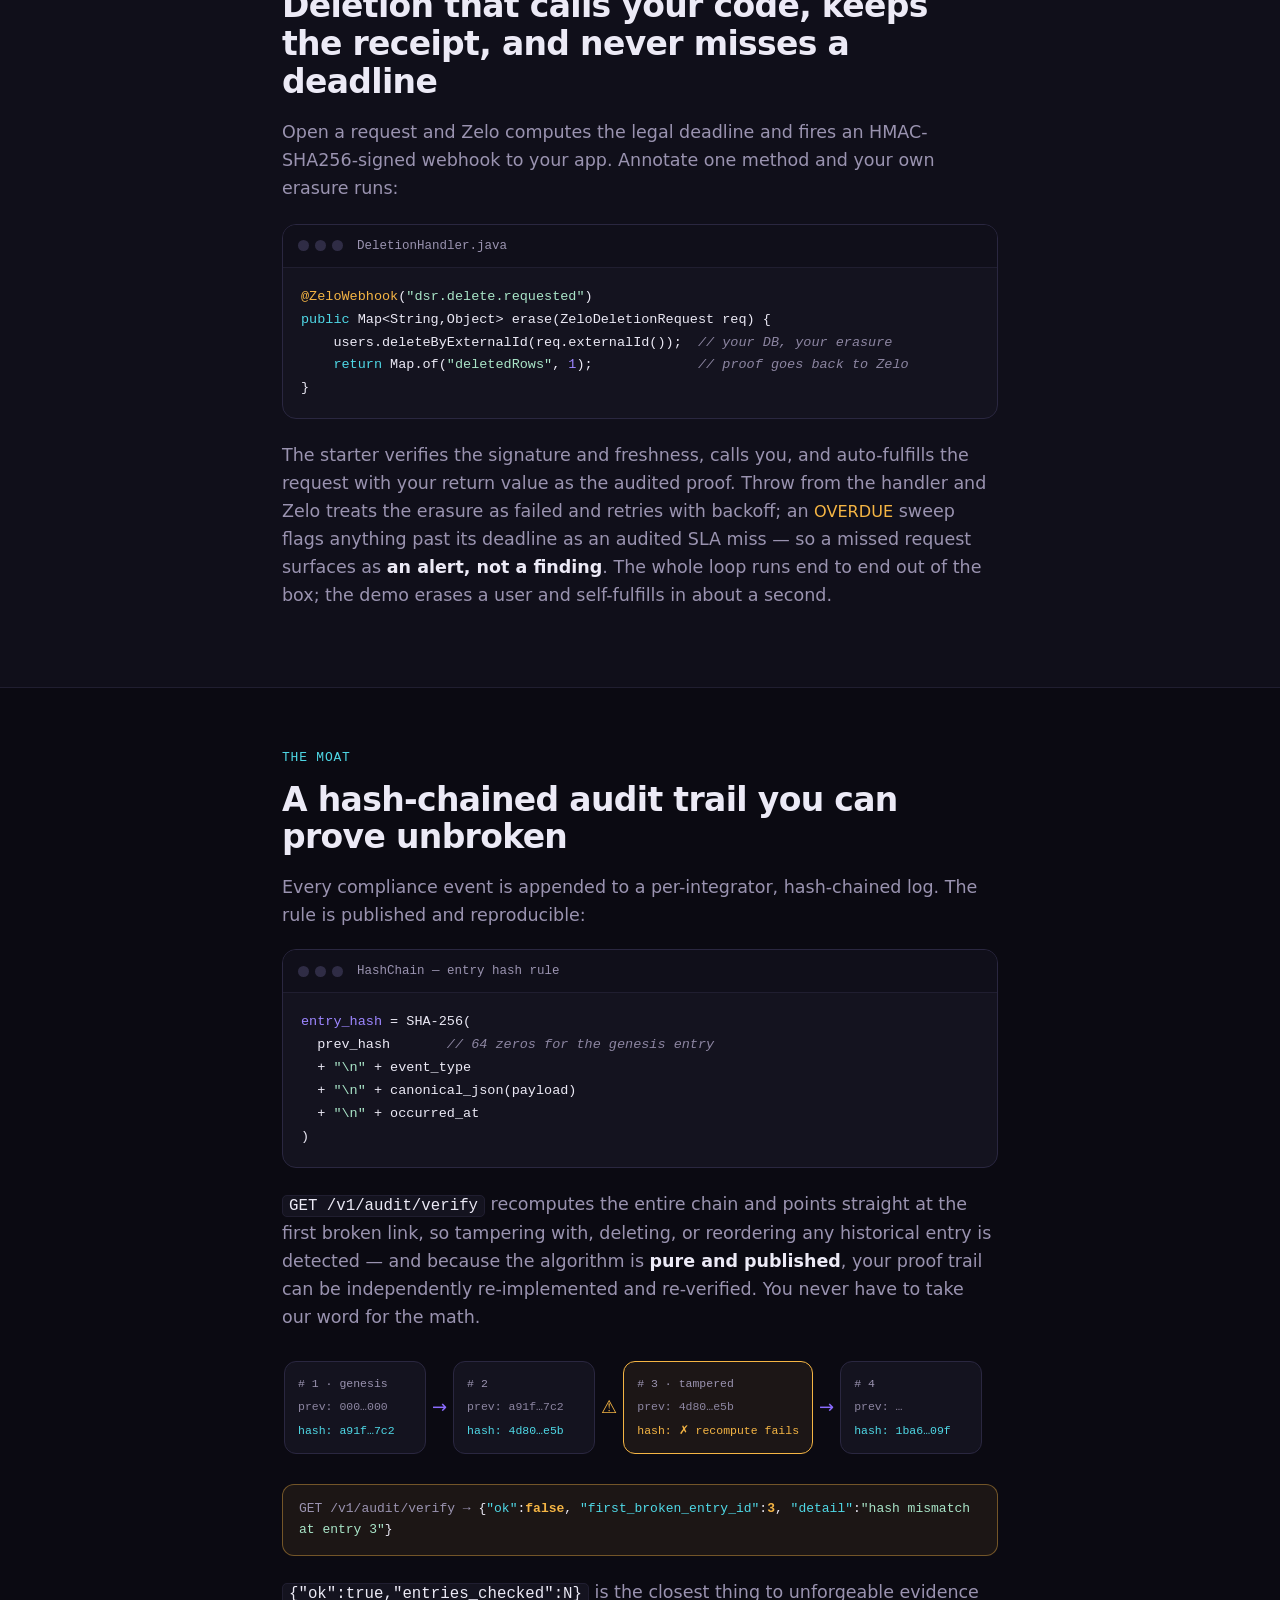
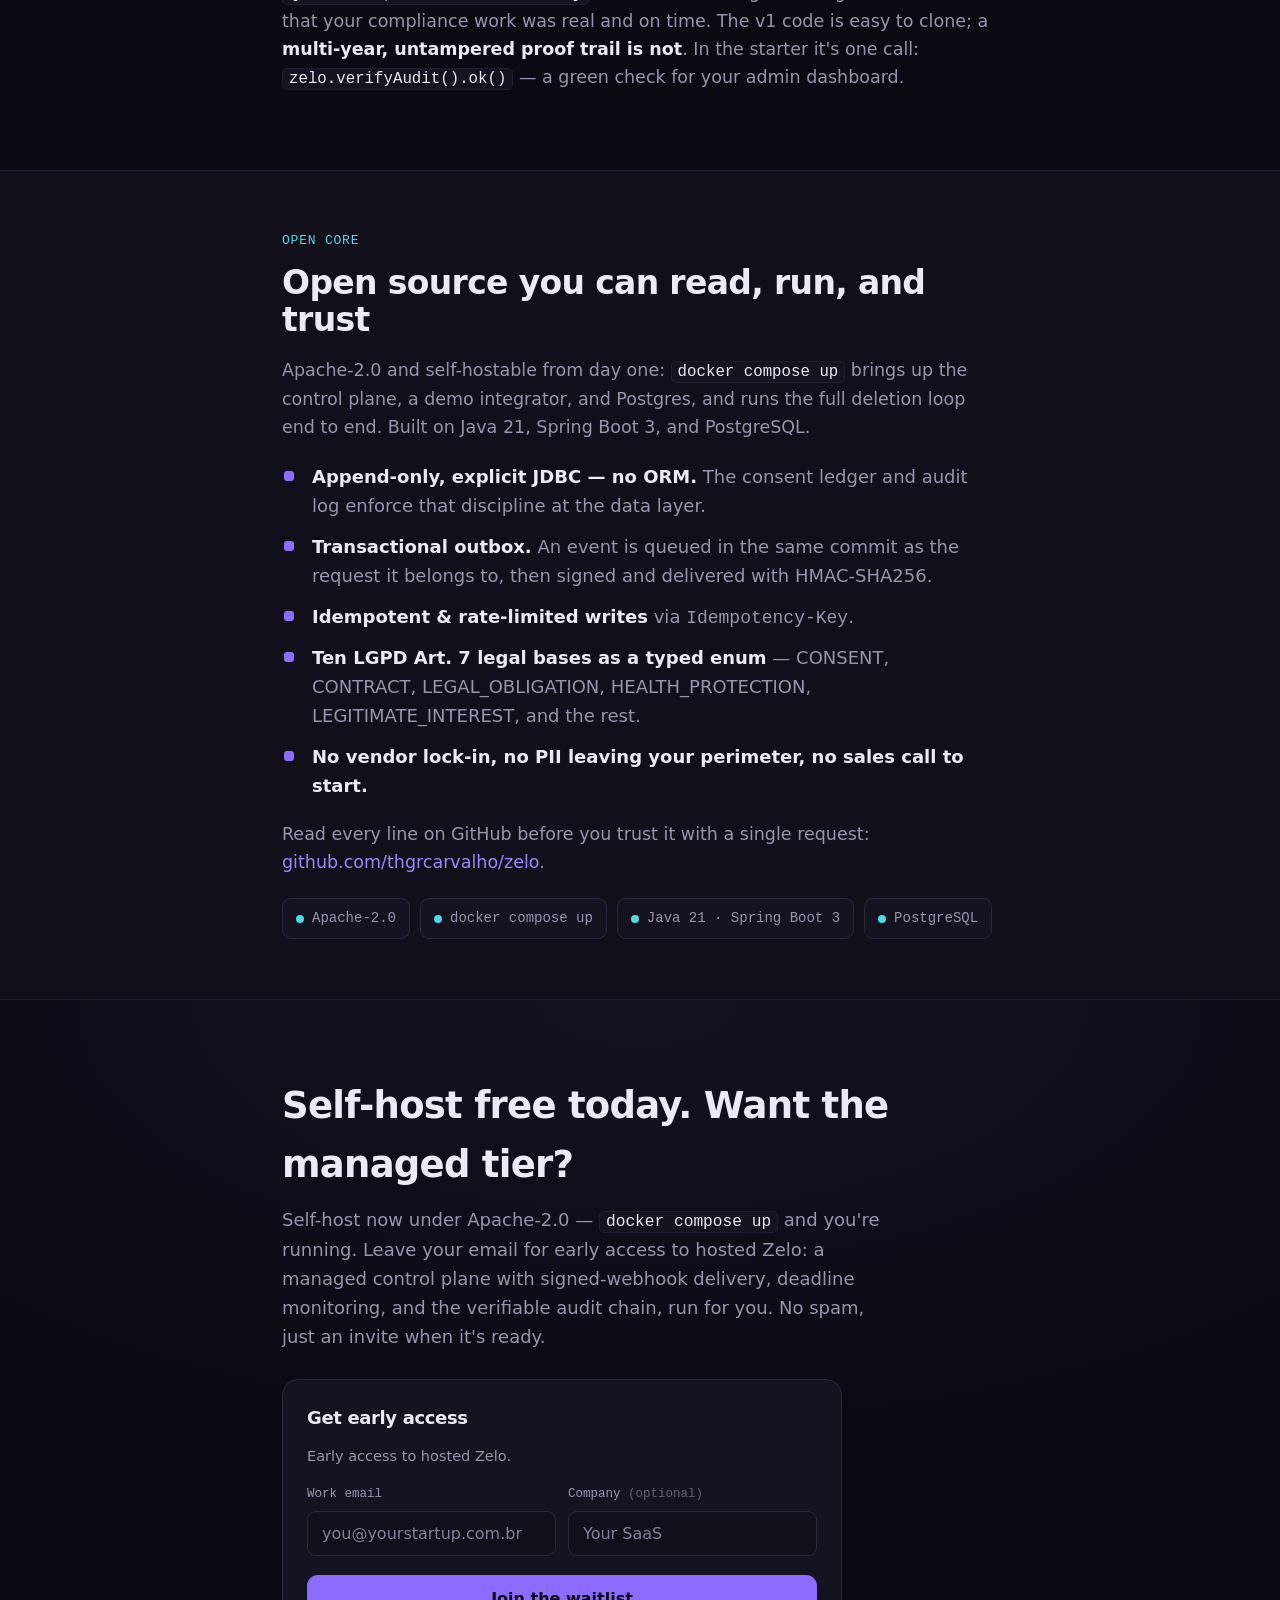
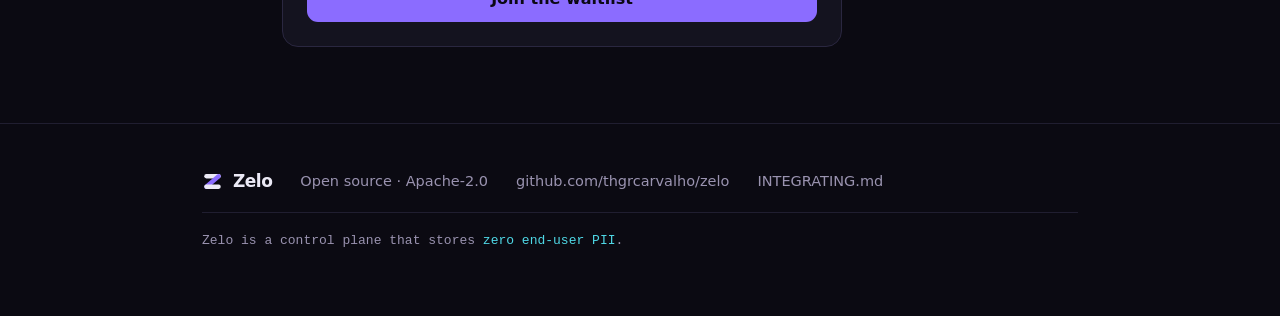
==== commit 481a22c2: "feat: public audit-verify endpoint for the landing proof widget Add GET /v1/audit/verify/demo: a pub" ====
--- a/deploy/site/index.html
+++ b/deploy/site/index.html
@@ -240,7 +240,7 @@
 
         <div class="proof-chip" id="proofChip" data-state="loading" role="status" aria-live="polite">
           <span class="proof-dot" aria-hidden="true"></span>
-          <span id="proofText">GET /v1/audit/verify — checking live chain…</span>
+          <span id="proofText">GET /v1/audit/verify/demo — checking live chain…</span>
         </div>
       </div>
 
@@ -589,7 +589,7 @@
   if (chip && proofText && typeof fetch === 'function') {
     var controller = ('AbortController' in window) ? new AbortController() : null;
     var timer = setTimeout(function () { if (controller) controller.abort(); }, 6000);
-    fetch('https://api.zelocompliance.com/v1/audit/verify', {
+    fetch('https://api.zelocompliance.com/v1/audit/verify/demo', {
       method: 'GET',
       headers: { 'Accept': 'application/json' },
       signal: controller ? controller.signal : undefined
@@ -600,11 +600,11 @@
       })
       .then(function (data) {
         clearTimeout(timer);
-        if (data && data.ok === true) {
-          var n = (typeof data.entries_checked !== 'undefined') ? data.entries_checked
-                : (typeof data.entriesChecked !== 'undefined') ? data.entriesChecked : 'N';
+        var n = (data && typeof data.entries_checked !== 'undefined') ? data.entries_checked
+              : (data && typeof data.entriesChecked !== 'undefined') ? data.entriesChecked : 0;
+        if (data && data.ok === true && Number(n) > 0) {
           chip.setAttribute('data-state', 'ok');
-          proofText.innerHTML = 'audit/verify → <span class="tok-green">{"ok":true,"entries_checked":' + String(n).replace(/[<>&]/g, '') + '}</span>';
+          proofText.innerHTML = 'audit/verify/demo → <span class="tok-green">{"ok":true,"entries_checked":' + String(n).replace(/[<>&]/g, '') + '}</span>';
         } else {
           throw new Error('not ok');
         }
@@ -612,11 +612,11 @@
       .catch(function () {
         clearTimeout(timer);
         chip.setAttribute('data-state', 'err');
-        proofText.textContent = 'audit/verify — live chain (try it: GET /v1/audit/verify)';
+        proofText.textContent = 'audit/verify/demo — live showcase chain (try it: GET /v1/audit/verify/demo)';
       });
   } else if (chip && proofText) {
     chip.setAttribute('data-state', 'err');
-    proofText.textContent = 'audit/verify — GET /v1/audit/verify';
+    proofText.textContent = 'audit/verify/demo — GET /v1/audit/verify/demo';
   }
 
   /* ---------- Waitlist form ---------- */
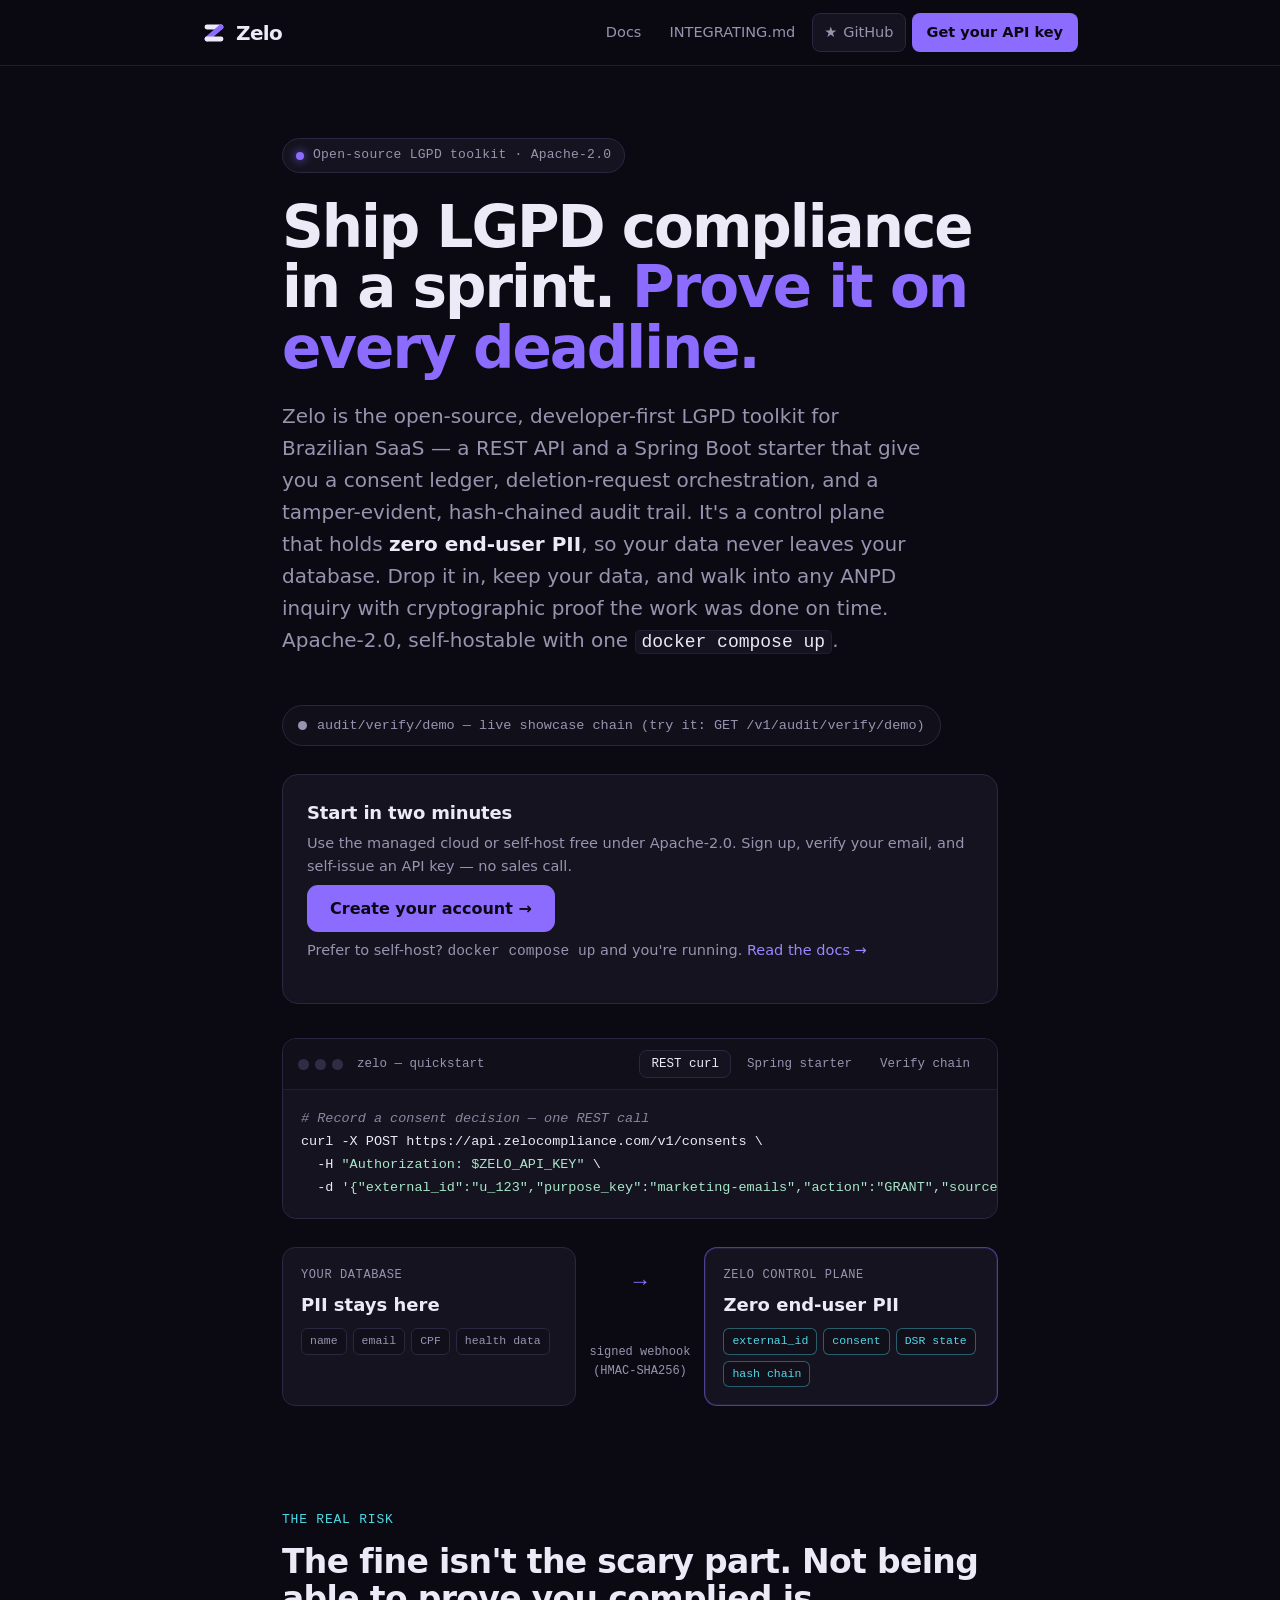
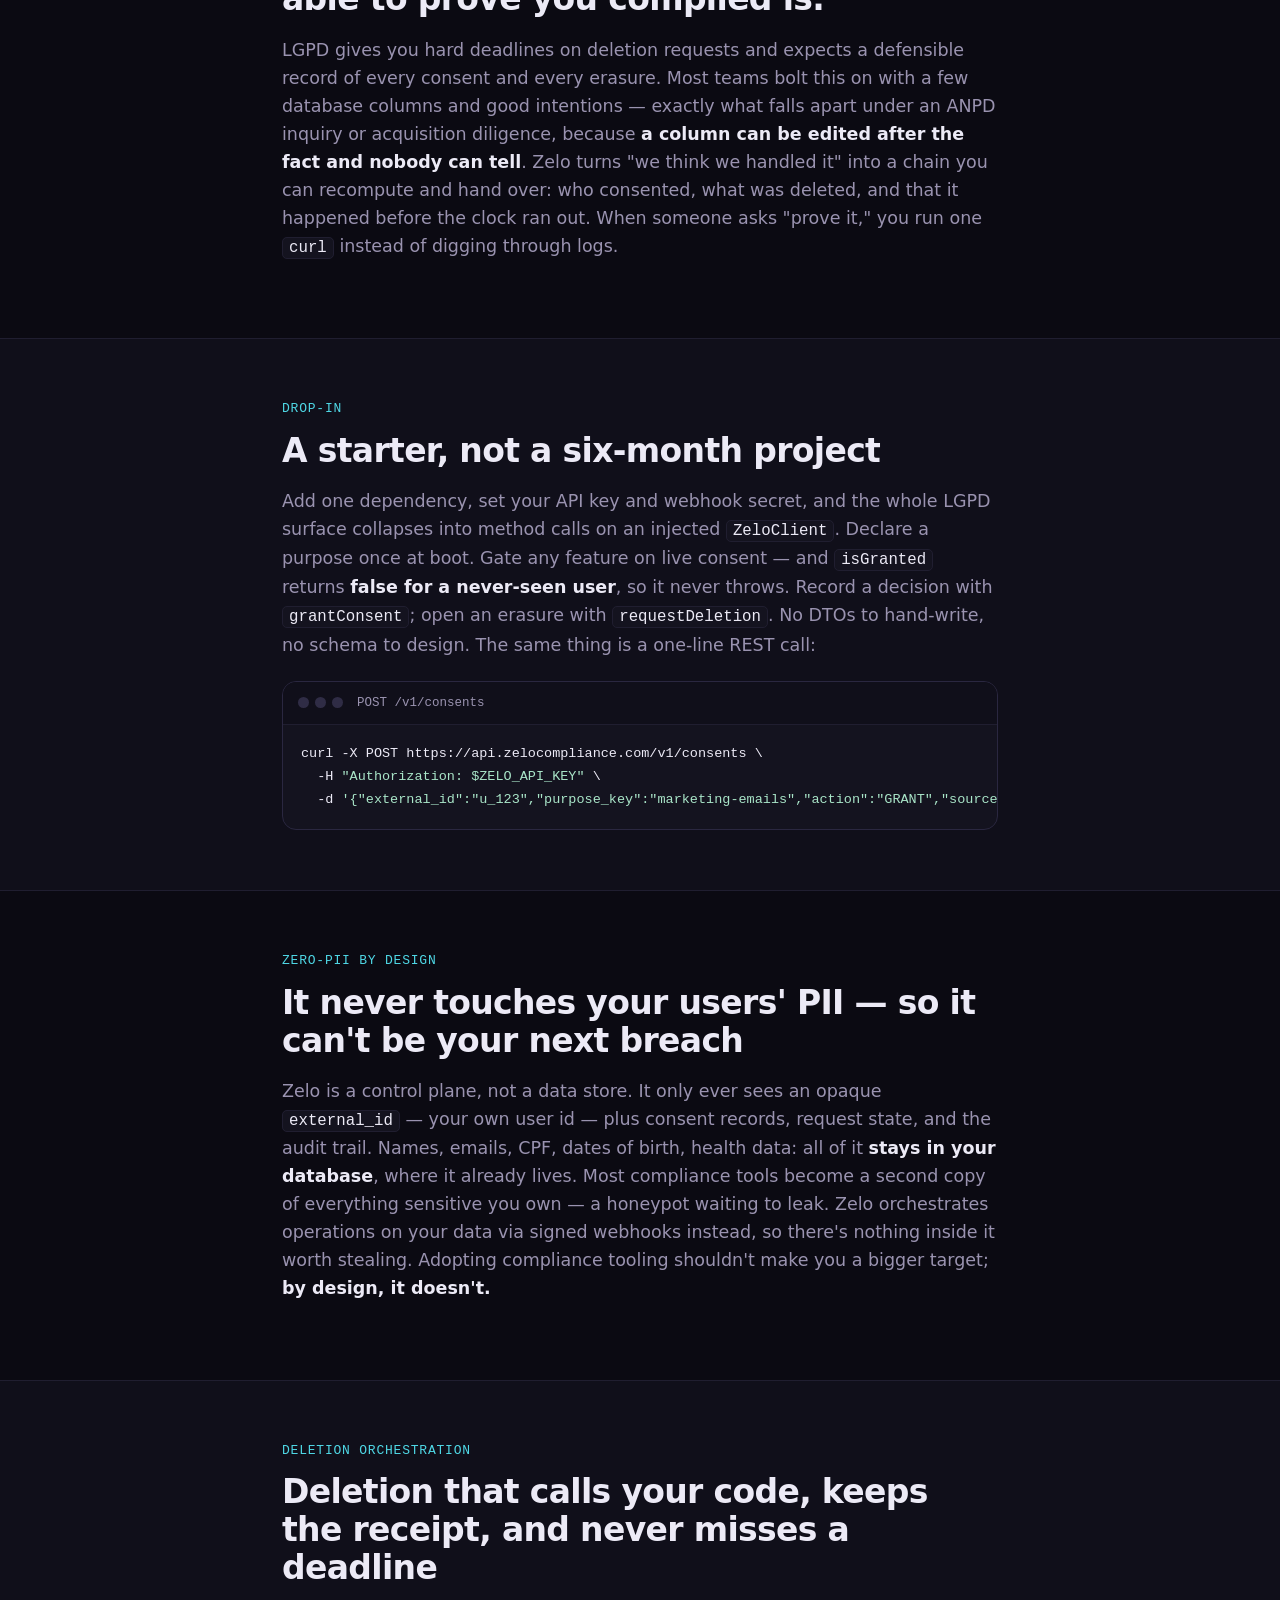
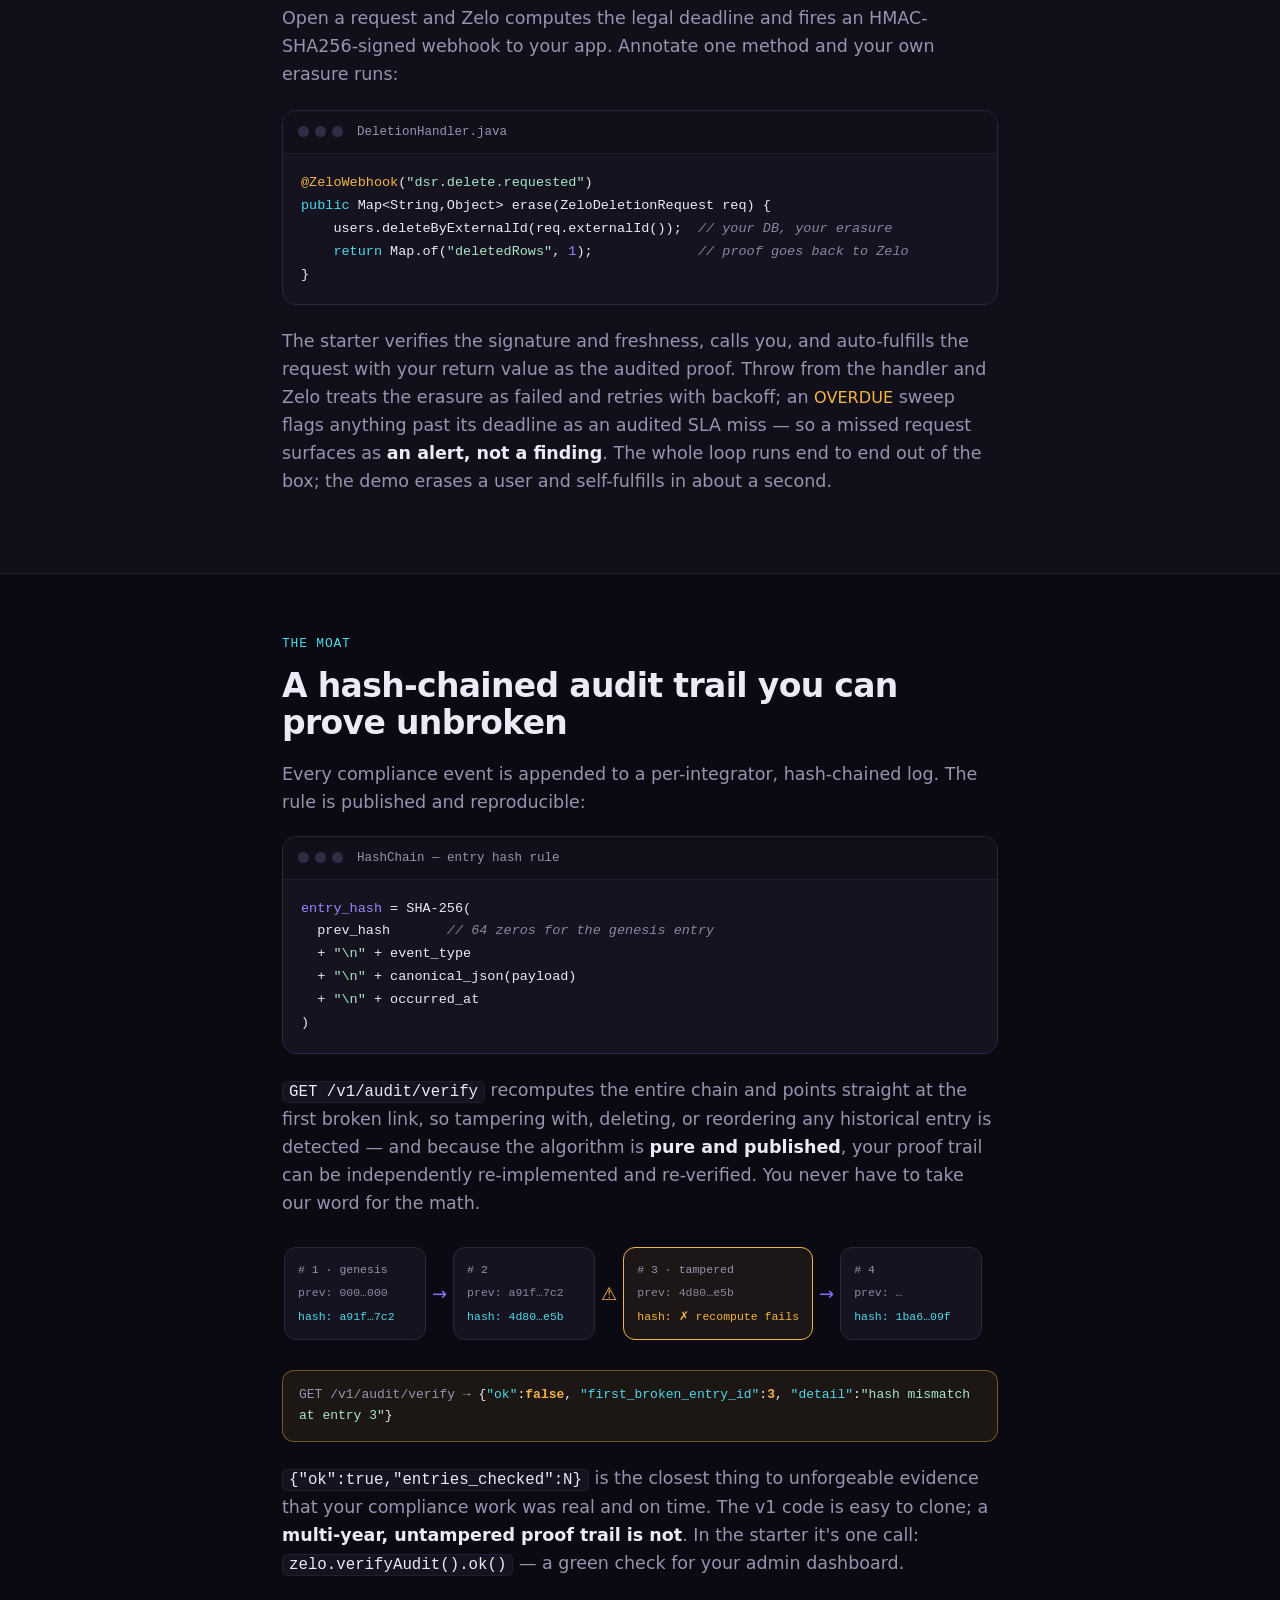
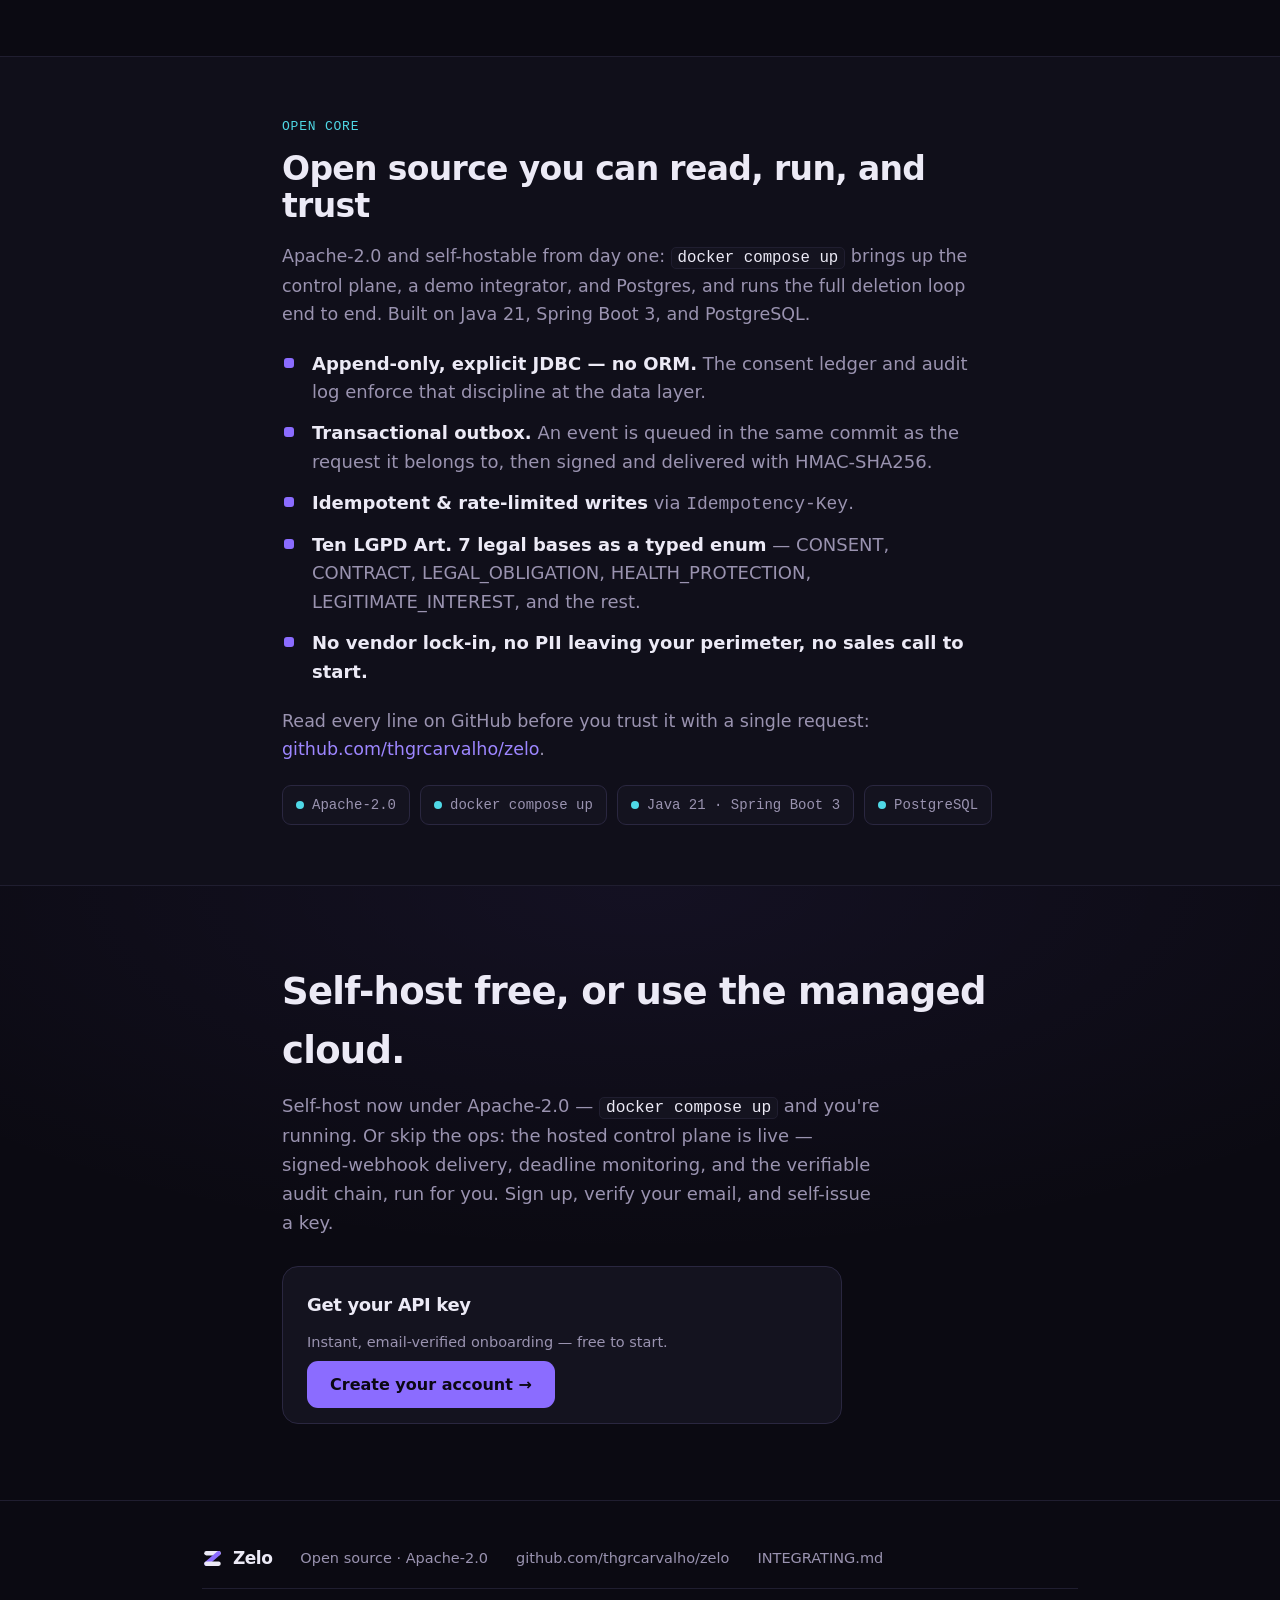
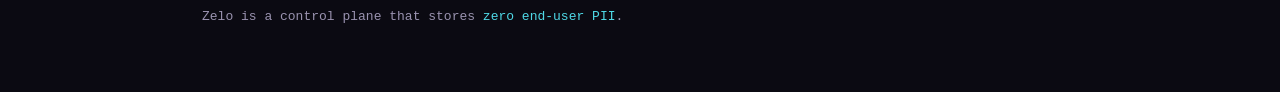
==== commit a87924b9: "harden deploy defaults, add Postgres backups, reconcile onboarding copy Week 1 of the v1-readiness h" ====
--- a/deploy/site/index.html
+++ b/deploy/site/index.html
@@ -219,7 +219,7 @@
       <a class="star-badge" href="https://github.com/thgrcarvalho/zelo" rel="noopener" aria-label="Star Zelo on GitHub">
         <span aria-hidden="true">★</span> GitHub
       </a>
-      <a class="pill" href="#waitlist">Join waitlist</a>
+      <a class="pill" href="/app/">Get your API key</a>
     </div>
   </div>
 </nav>
@@ -244,28 +244,14 @@
         </div>
       </div>
 
-      <!-- Email capture form (also reachable at #waitlist anchor below) -->
+      <!-- Start CTA: instant, email-verified self-serve onboarding -->
       <div class="form-card" aria-labelledby="hero-form-title">
-        <h2 id="hero-form-title">Want the managed tier?</h2>
-        <p class="helper">Self-host free under Apache-2.0 today. Leave your email for early access to hosted Zelo.</p>
-        <form id="waitlistFormHero" novalidate>
-          <div class="field-row">
-            <div>
-              <label for="email-hero">Work email</label>
-              <input type="email" id="email-hero" name="email" autocomplete="email" placeholder="you@yourstartup.com.br" aria-describedby="err-hero" required>
-              <p class="form-error" id="err-hero" role="alert"></p>
-            </div>
-          </div>
-          <div class="field-row">
-            <div>
-              <label for="company-hero">Company <span style="opacity:.6">(optional)</span></label>
-              <input type="text" id="company-hero" name="company" autocomplete="organization" placeholder="Your SaaS">
-            </div>
-          </div>
-          <div class="form-actions">
-            <button type="submit" class="btn" id="submit-hero">Join the waitlist</button>
-          </div>
-        </form>
+        <h2 id="hero-form-title">Start in two minutes</h2>
+        <p class="helper">Use the managed cloud or self-host free under Apache-2.0. Sign up, verify your email, and self-issue an API key — no sales call.</p>
+        <div class="form-actions">
+          <a class="btn" href="/app/">Create your account →</a>
+        </div>
+        <p class="helper" style="margin-top:16px;">Prefer to self-host? <code>docker compose up</code> and you're running. <a href="/docs/">Read the docs →</a></p>
       </div>
     </div>
 
@@ -509,32 +495,19 @@
 </section>
 
 <!-- CTA -->
-<section class="cta-section" id="waitlist">
-  <div class="wrap">
-    <h2>Self-host free today. Want the managed tier?</h2>
+<section class="cta-section" id="start">
+  <div class="wrap">
+    <h2>Self-host free, or use the managed cloud.</h2>
     <p class="lede">
-      Self-host now under Apache-2.0 — <span class="inline-code">docker compose up</span> and you're running. Leave your email for early access to hosted Zelo: a managed control plane with signed-webhook delivery, deadline monitoring, and the verifiable audit chain, run for you. No spam, just an invite when it's ready.
+      Self-host now under Apache-2.0 — <span class="inline-code">docker compose up</span> and you're running. Or skip the ops: the hosted control plane is live — signed-webhook delivery, deadline monitoring, and the verifiable audit chain, run for you. Sign up, verify your email, and self-issue a key.
     </p>
 
     <div class="form-card" aria-labelledby="cta-form-title" style="max-width:560px;">
-      <h2 id="cta-form-title" style="font-size:18px;">Get early access</h2>
-      <p class="helper">Early access to hosted Zelo.</p>
-      <form id="waitlistFormCta" novalidate>
-        <div class="field-row two">
-          <div>
-            <label for="email-cta">Work email</label>
-            <input type="email" id="email-cta" name="email" autocomplete="email" placeholder="you@yourstartup.com.br" aria-describedby="err-cta" required>
-          </div>
-          <div>
-            <label for="company-cta">Company <span style="opacity:.6">(optional)</span></label>
-            <input type="text" id="company-cta" name="company" autocomplete="organization" placeholder="Your SaaS">
-          </div>
-        </div>
-        <p class="form-error" id="err-cta" role="alert"></p>
-        <div class="form-actions">
-          <button type="submit" class="btn" id="submit-cta">Join the waitlist</button>
-        </div>
-      </form>
+      <h2 id="cta-form-title" style="font-size:18px;">Get your API key</h2>
+      <p class="helper">Instant, email-verified onboarding — free to start.</p>
+      <div class="form-actions">
+        <a class="btn" href="/app/">Create your account →</a>
+      </div>
     </div>
   </div>
 </section>
@@ -619,94 +592,6 @@
     proofText.textContent = 'audit/verify/demo — GET /v1/audit/verify/demo';
   }
 
-  /* ---------- Waitlist form ---------- */
-  var EMAIL_RE = /^[^\s@]+@[^\s@]+\.[^\s@]+$/;
-
-  function wireForm(formId, emailId, companyId, errId, submitId) {
-    var form = document.getElementById(formId);
-    if (!form) return;
-    var emailInput = document.getElementById(emailId);
-    var companyInput = document.getElementById(companyId);
-    var errEl = document.getElementById(errId);
-    var submitBtn = document.getElementById(submitId);
-    var busy = false;
-
-    function showError(msg) {
-      errEl.textContent = msg;
-      emailInput.setAttribute('aria-invalid', 'true');
-    }
-    function clearError() {
-      errEl.textContent = '';
-      emailInput.removeAttribute('aria-invalid');
-    }
-
-    emailInput.addEventListener('input', function () {
-      if (errEl.textContent) clearError();
-    });
-
-    form.addEventListener('submit', function (e) {
-      e.preventDefault();
-      if (busy) return;
-      clearError();
-
-      var email = (emailInput.value || '').trim();
-      var company = (companyInput && companyInput.value || '').trim();
-
-      if (!EMAIL_RE.test(email)) {
-        showError('Enter a valid email address.');
-        emailInput.focus();
-        return;
-      }
-
-      busy = true;
-      var originalLabel = submitBtn.textContent;
-      submitBtn.disabled = true;
-      submitBtn.innerHTML = '<span class="spinner" aria-hidden="true"></span>Joining…';
-
-      var payload = { email: email };
-      if (company) payload.company = company;
-
-      function fail() {
-        busy = false;
-        submitBtn.disabled = false;
-        submitBtn.textContent = originalLabel;
-        showError('Something went wrong — please try again.');
-      }
-
-      if (typeof fetch !== 'function') { fail(); return; }
-
-      fetch('/waitlist', {
-        method: 'POST',
-        headers: { 'Content-Type': 'application/json', 'Accept': 'application/json' },
-        body: JSON.stringify(payload)
-      })
-        .then(function (res) {
-          if (res.status !== 200) throw new Error('http ' + res.status);
-          return res.json();
-        })
-        .then(function (data) {
-          if (!data || data.ok !== true) throw new Error('not ok');
-          // Success — replace form in place
-          var success = document.createElement('div');
-          success.className = 'form-success';
-          success.setAttribute('role', 'status');
-          success.setAttribute('aria-live', 'polite');
-          success.setAttribute('tabindex', '-1');
-          success.innerHTML =
-            '<span class="check-circle" aria-hidden="true">✓</span>' +
-            "<span>You're on the list — we'll be in touch.</span>";
-          form.replaceWith(success);
-          success.focus();
-        })
-        .catch(function () {
-          fail();
-          // keep entered email + company so the user can retry (values untouched)
-        });
-    });
-  }
-
-  wireForm('waitlistFormHero', 'email-hero', 'company-hero', 'err-hero', 'submit-hero');
-  wireForm('waitlistFormCta', 'email-cta', 'company-cta', 'err-cta', 'submit-cta');
 })();
 </script>
 </body>
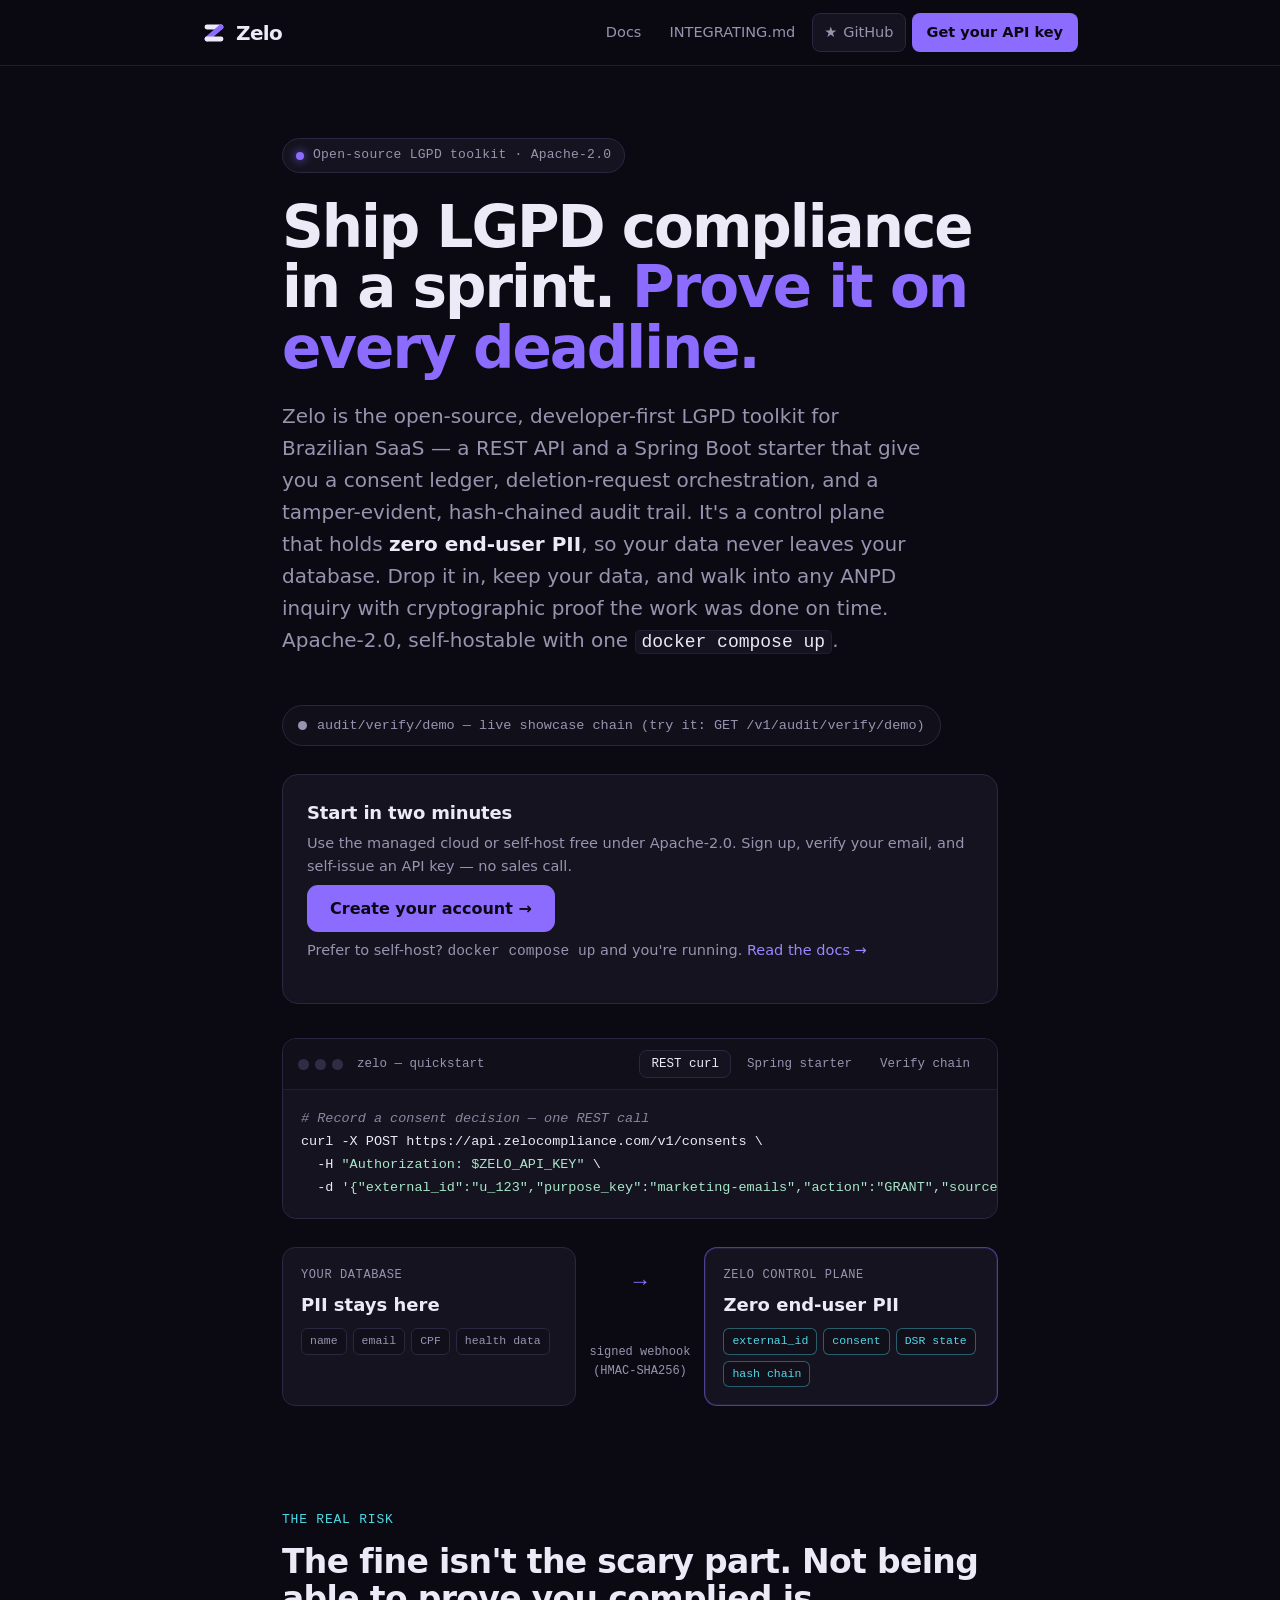
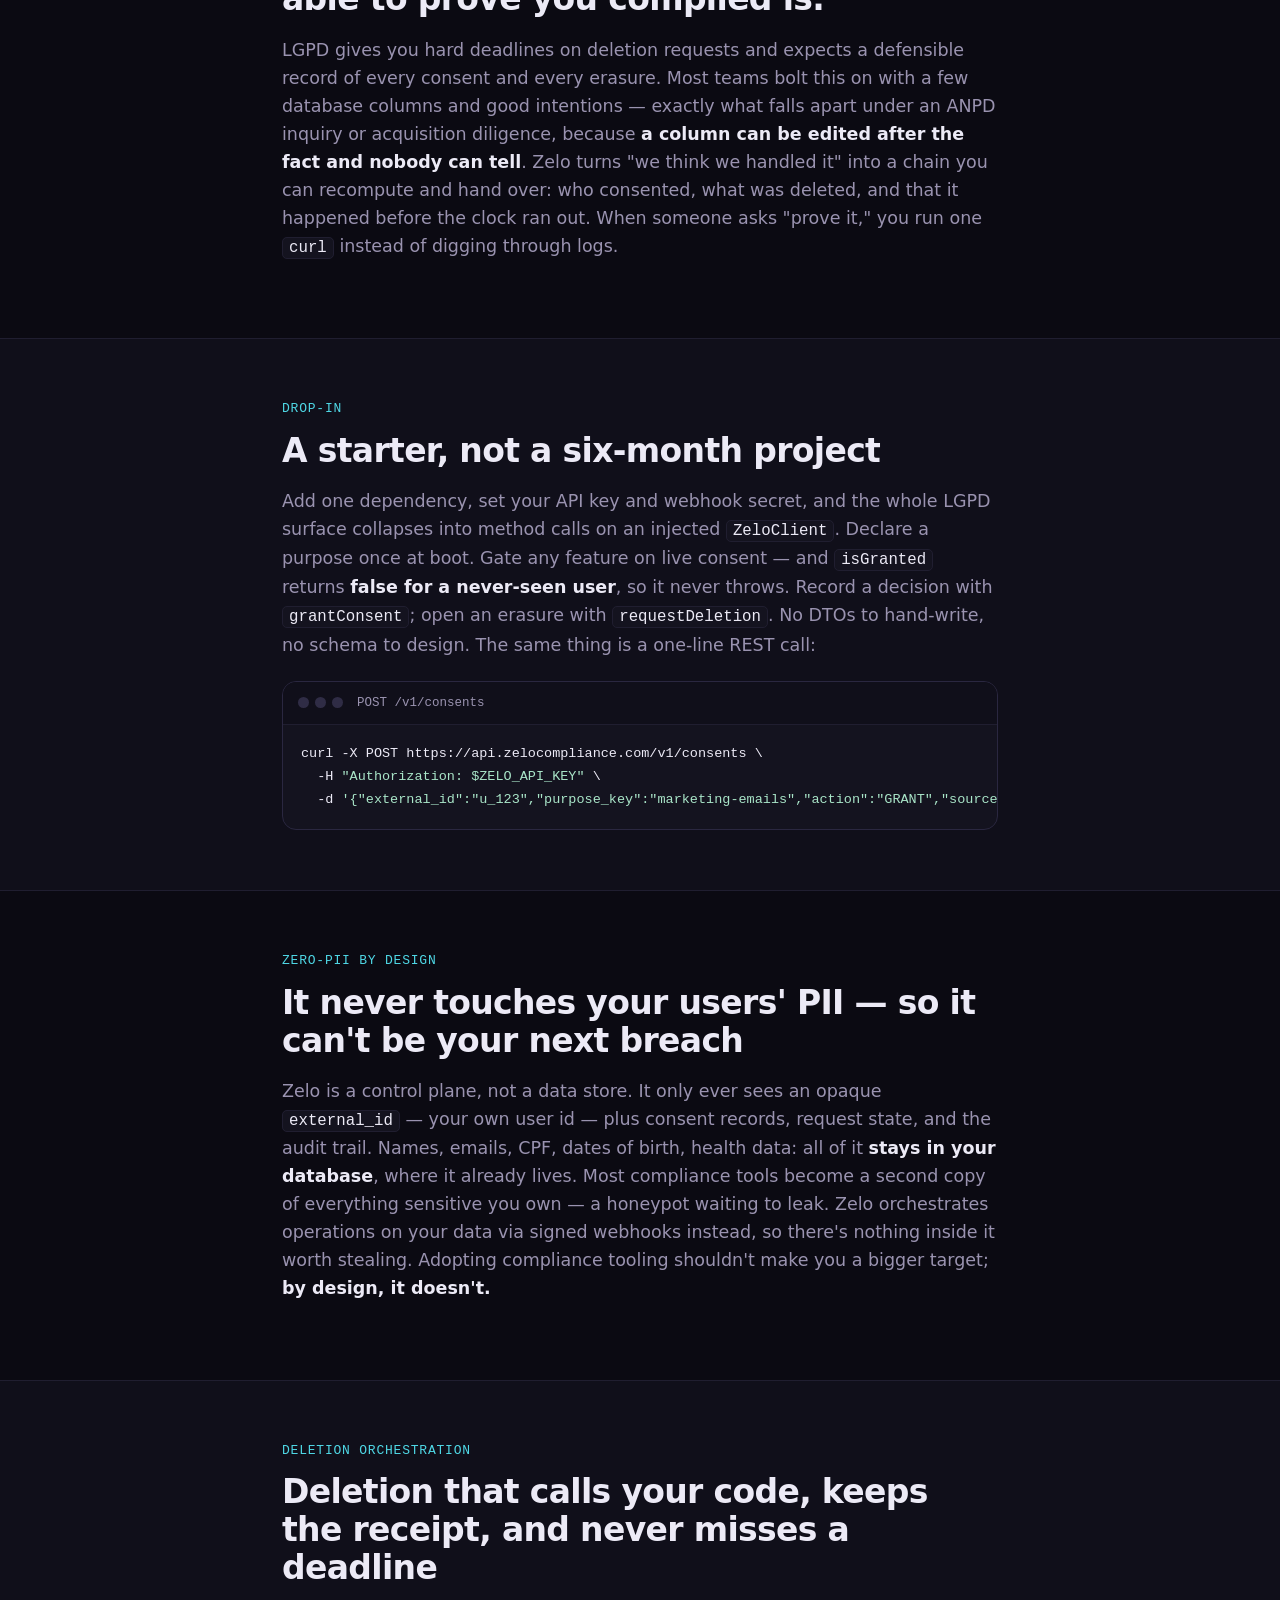
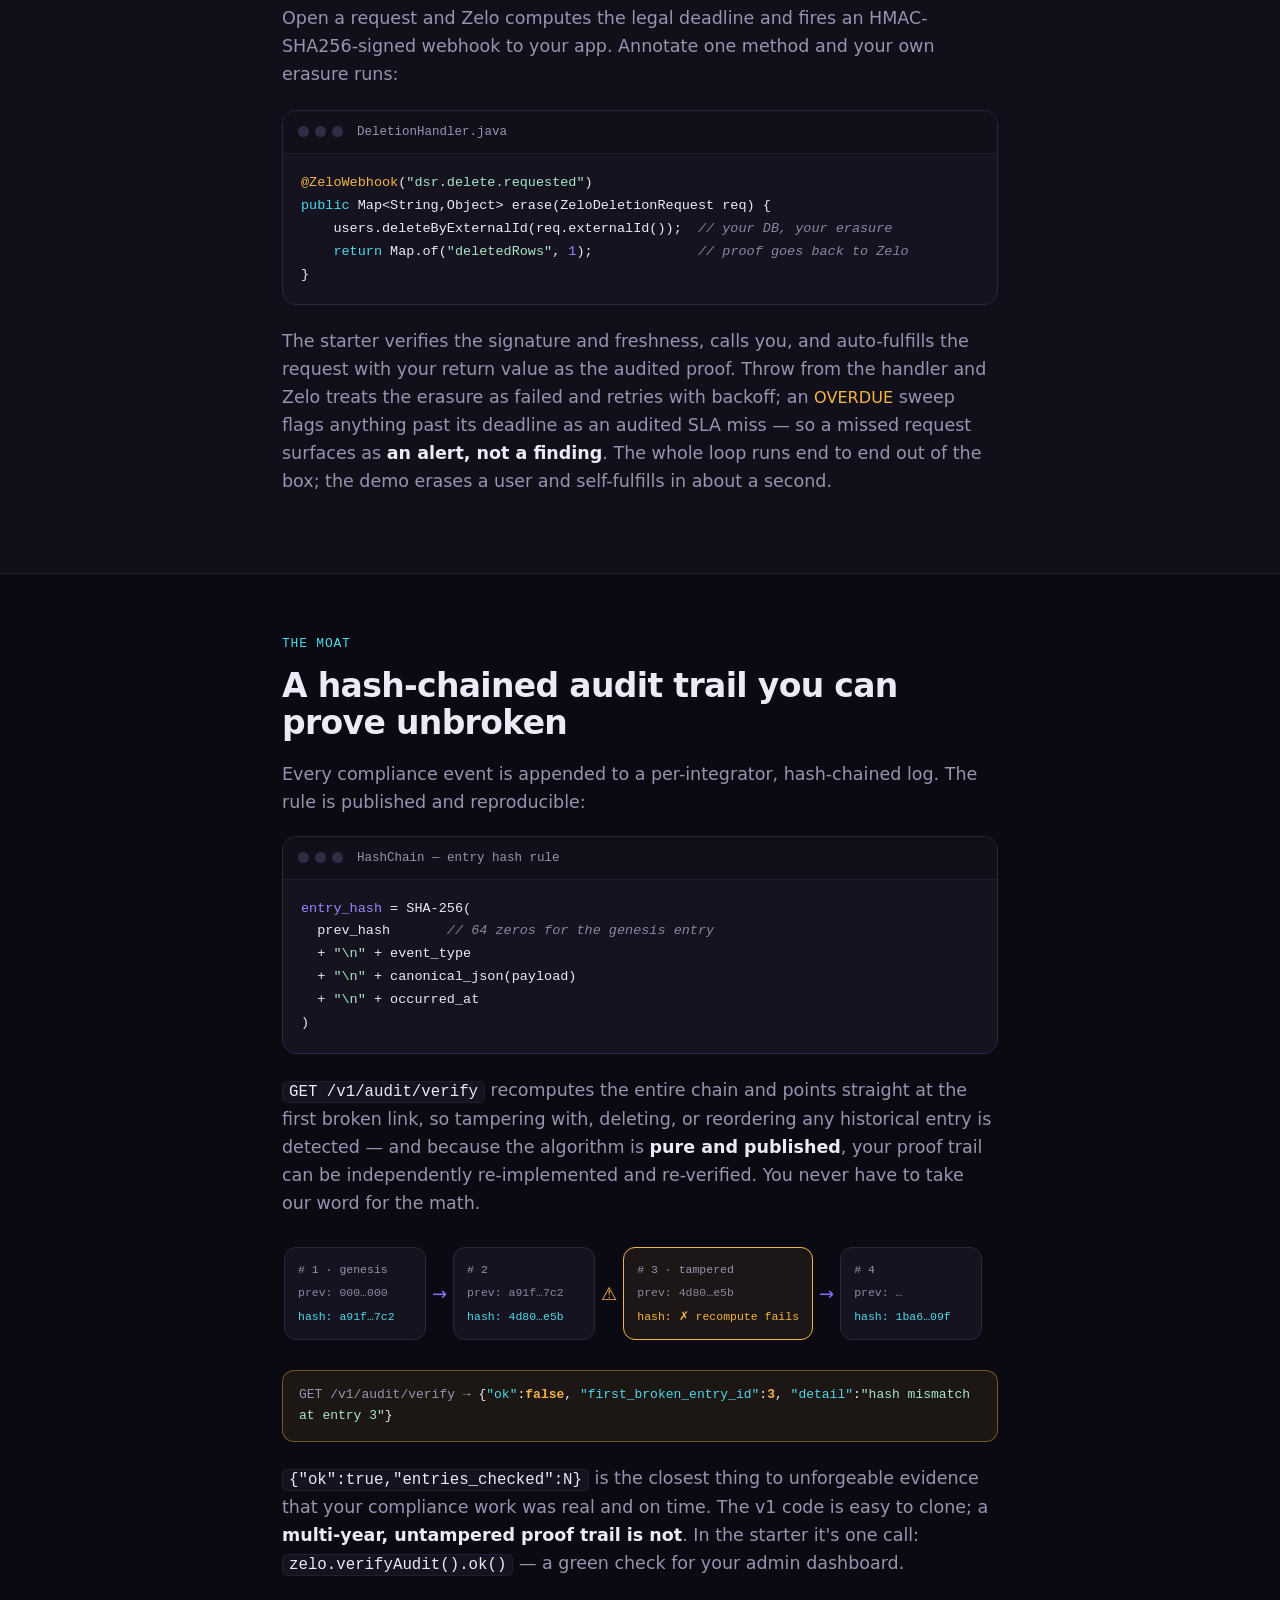
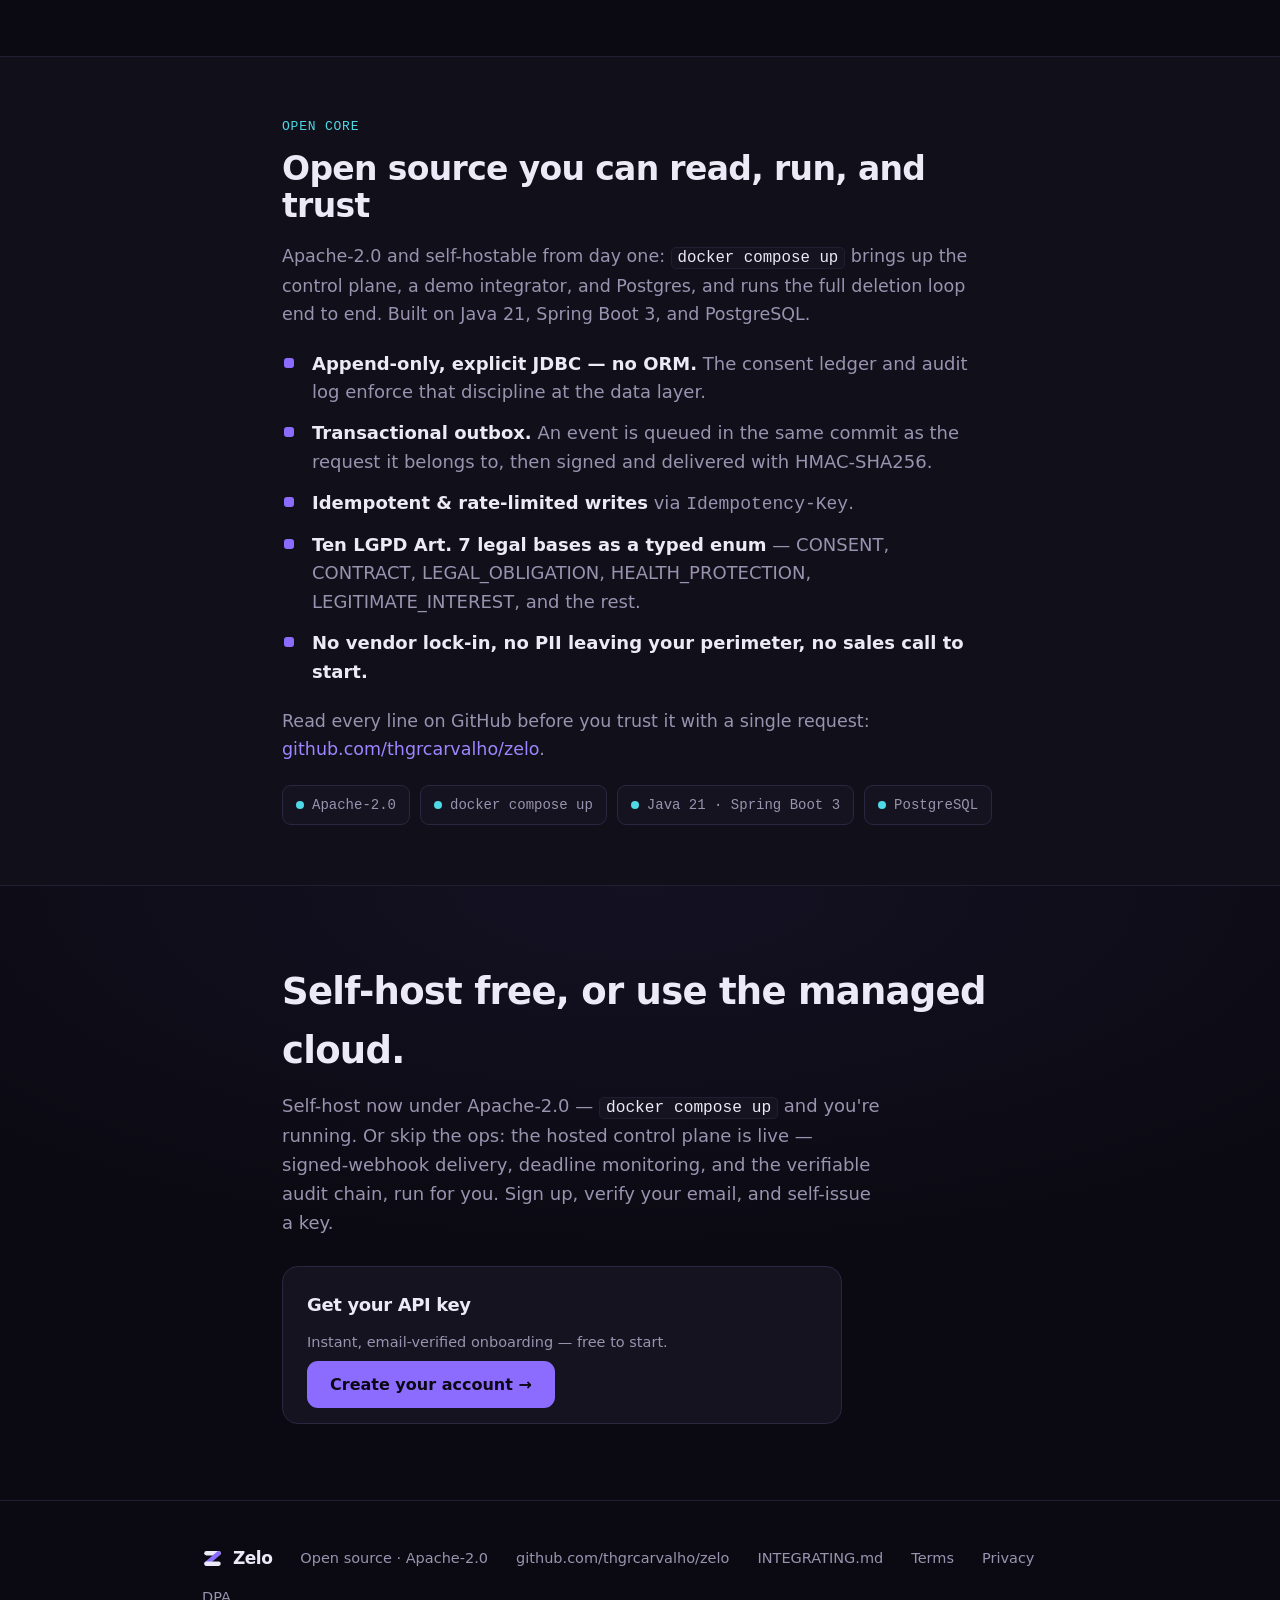
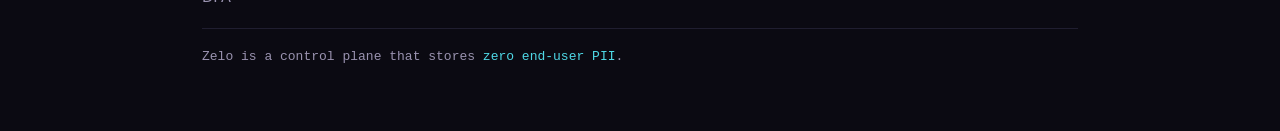
==== commit 8ed94eee: "publish pt-BR legal docs, fix starter-install docs, run e2e in CI Week 2 of the v1-readiness hardeni" ====
--- a/deploy/site/index.html
+++ b/deploy/site/index.html
@@ -520,6 +520,9 @@
       <span>Open source · Apache-2.0</span>
       <a href="https://github.com/thgrcarvalho/zelo" rel="noopener">github.com/thgrcarvalho/zelo</a>
       <a href="https://github.com/thgrcarvalho/zelo/blob/main/INTEGRATING.md" rel="noopener">INTEGRATING.md</a>
+      <a href="/legal/termos.html">Terms</a>
+      <a href="/legal/privacidade.html">Privacy</a>
+      <a href="/legal/dpa.html">DPA</a>
     </div>
     <p class="foot-note">Zelo is a control plane that stores <b>zero end-user PII</b>.</p>
   </div>
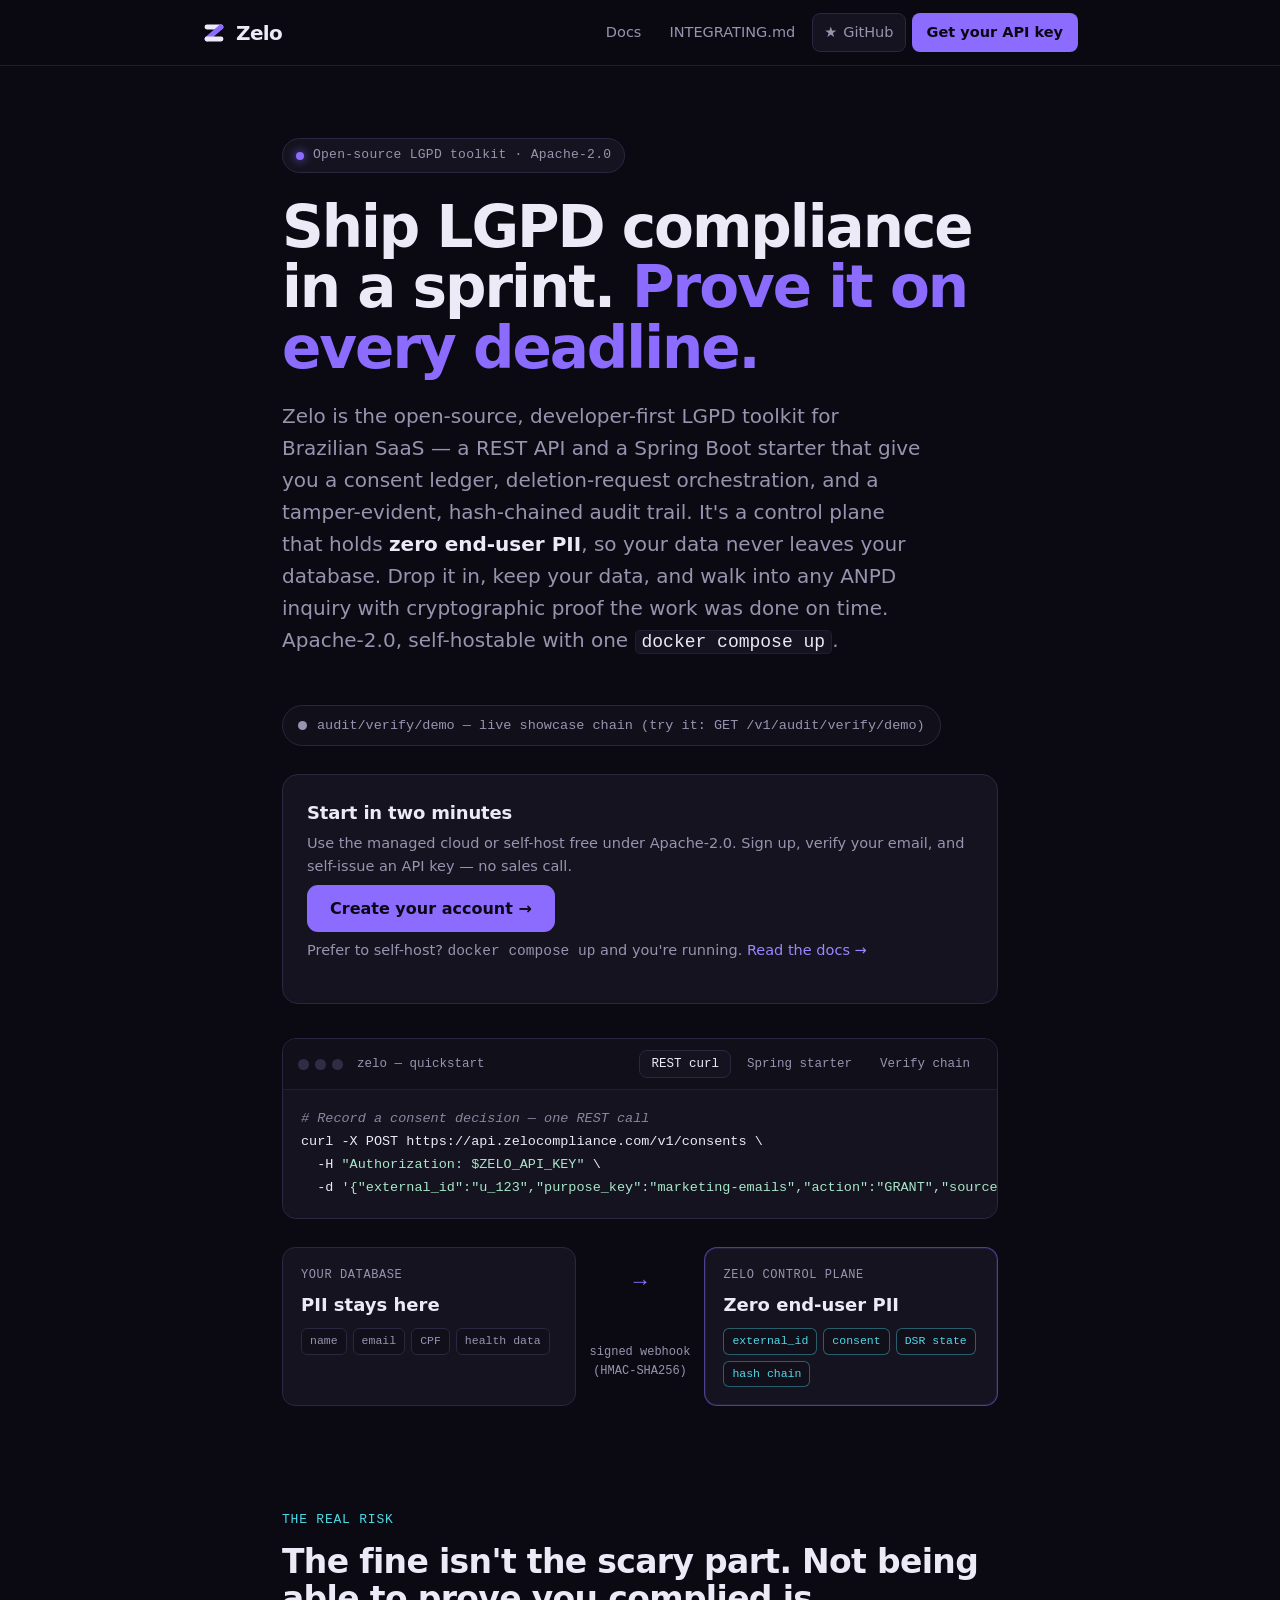
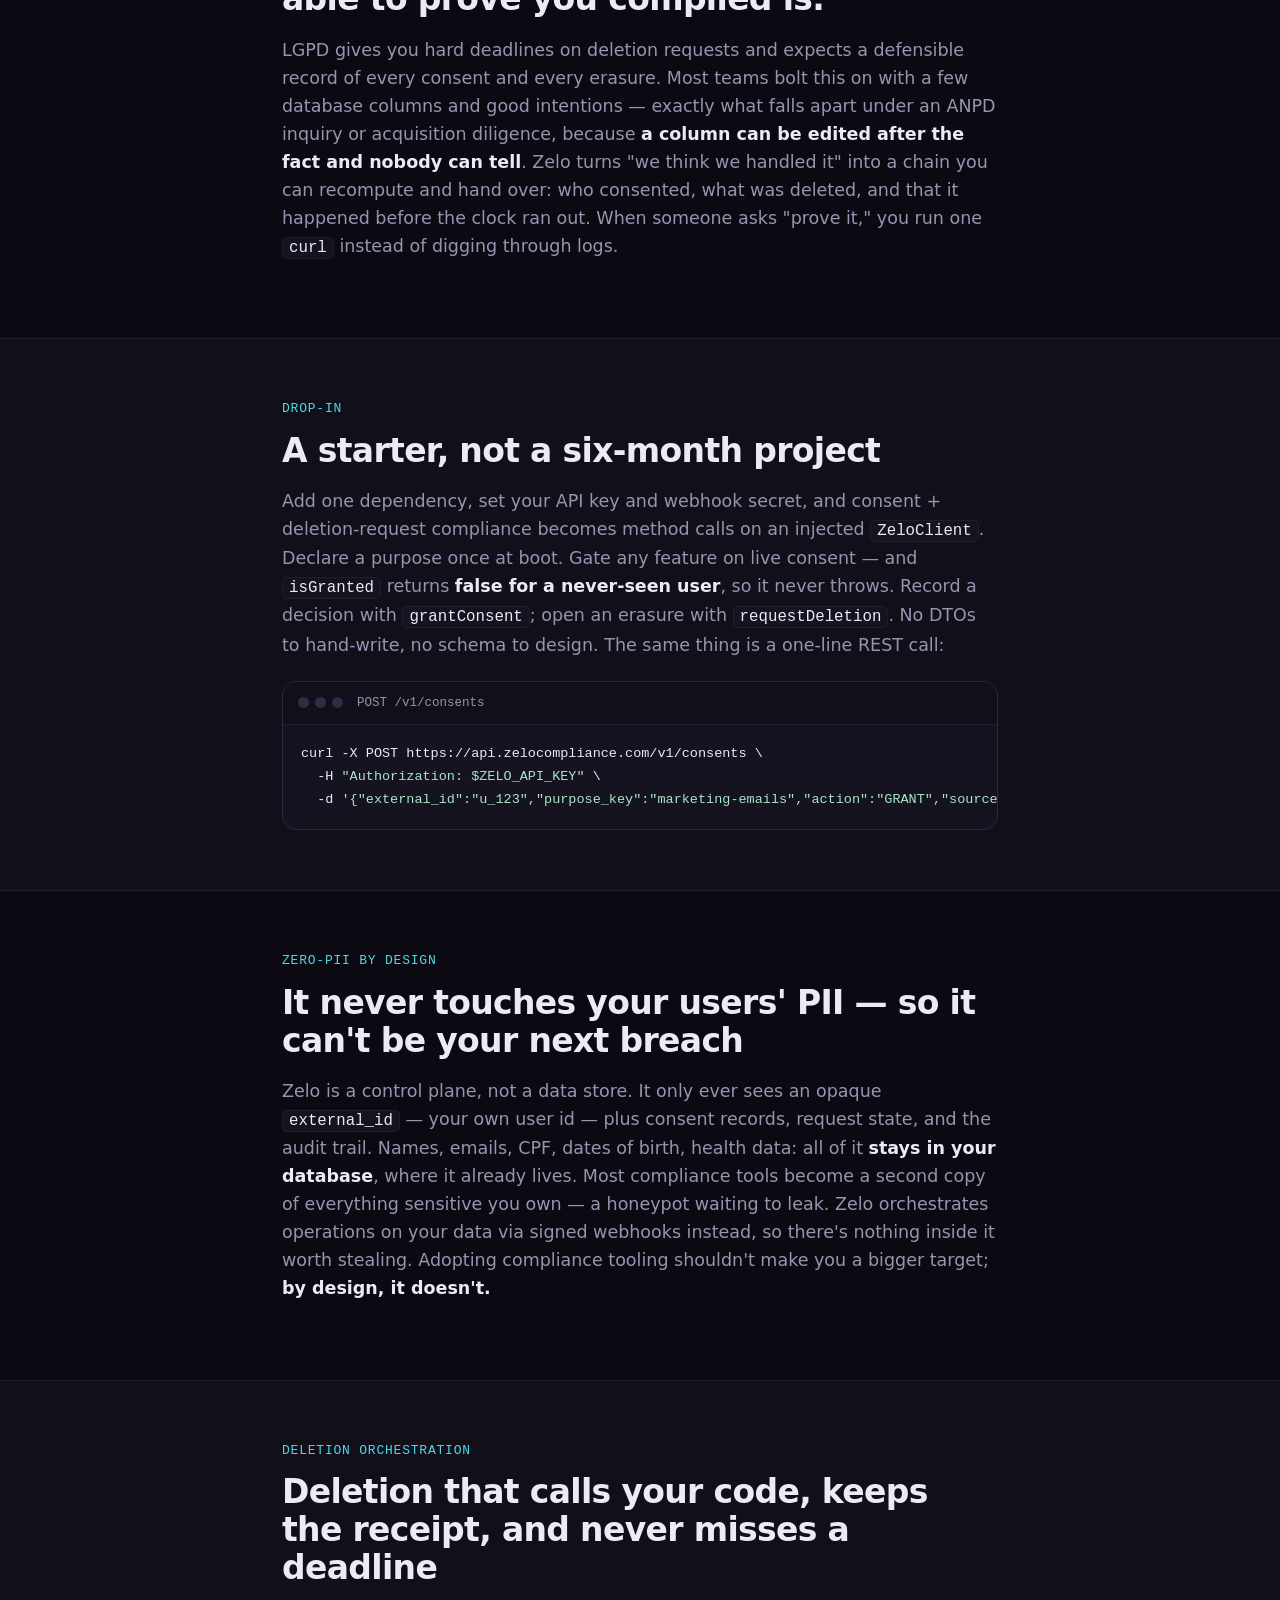
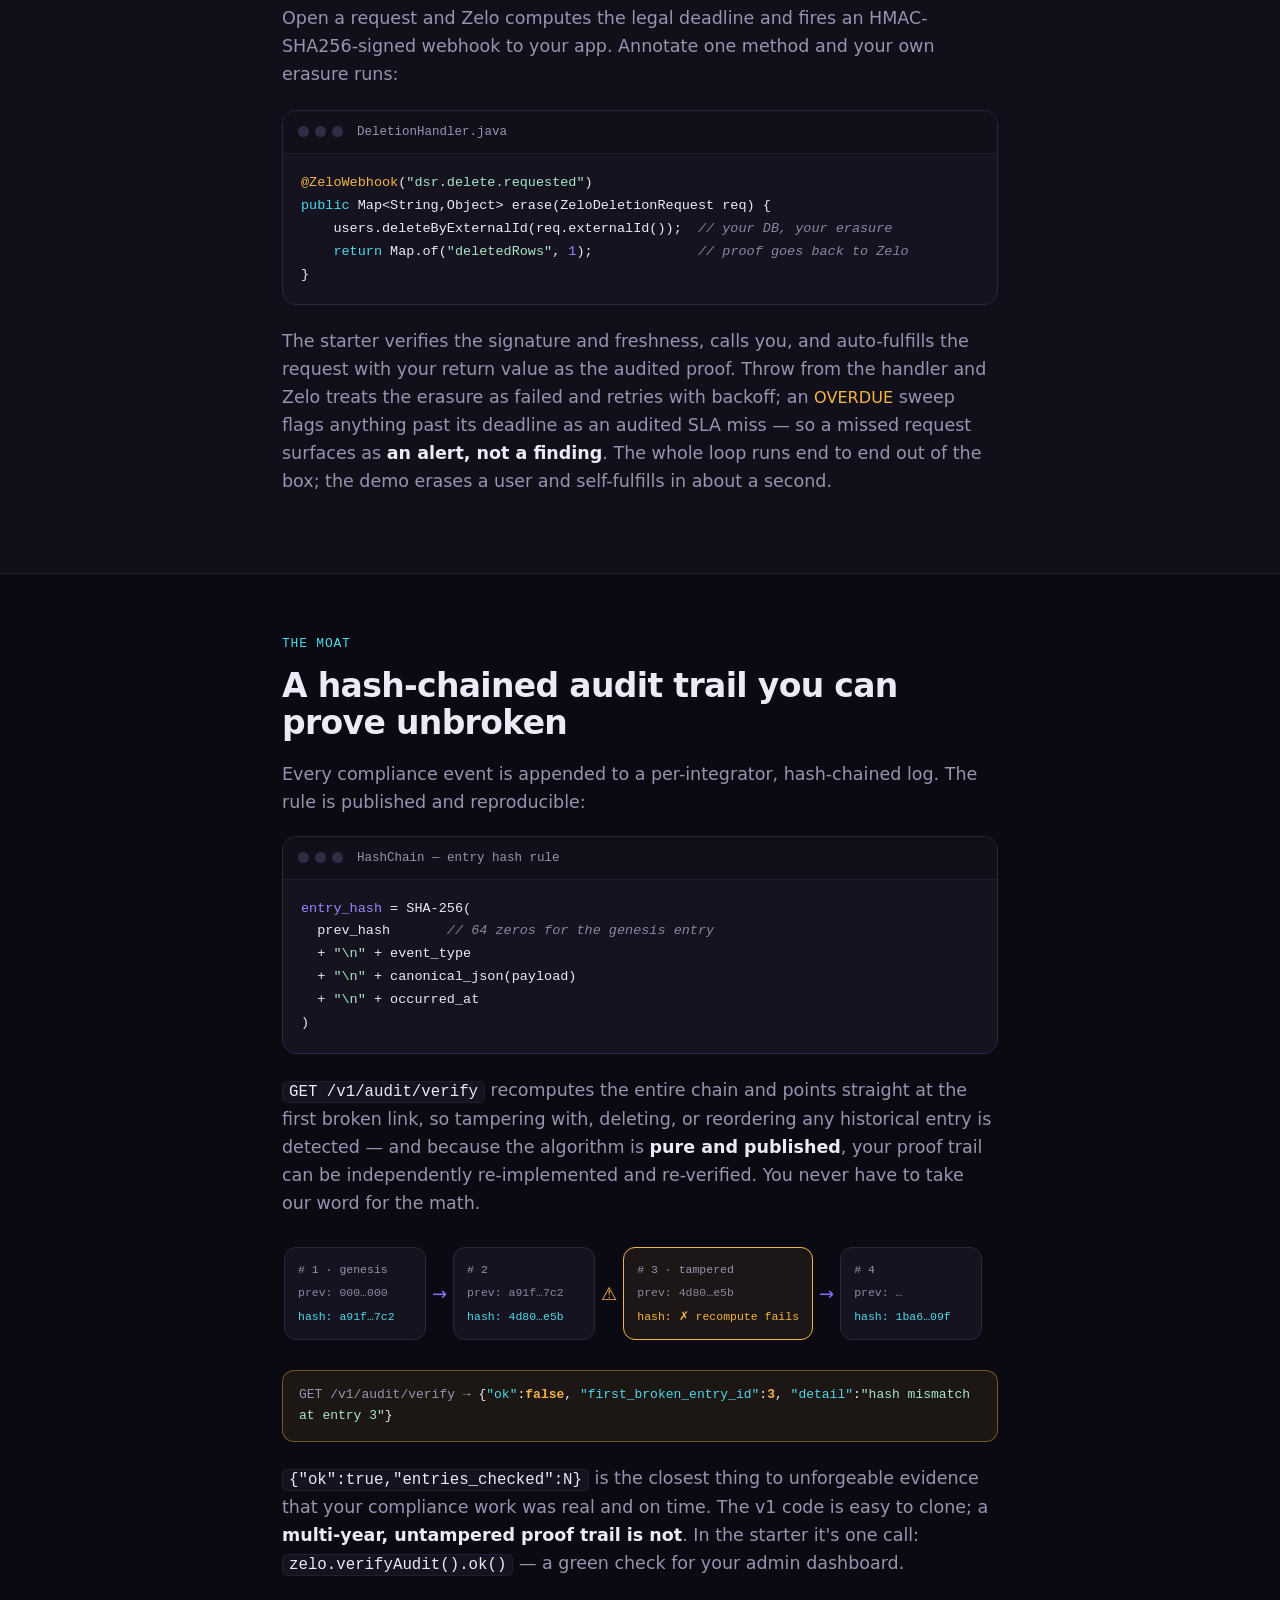
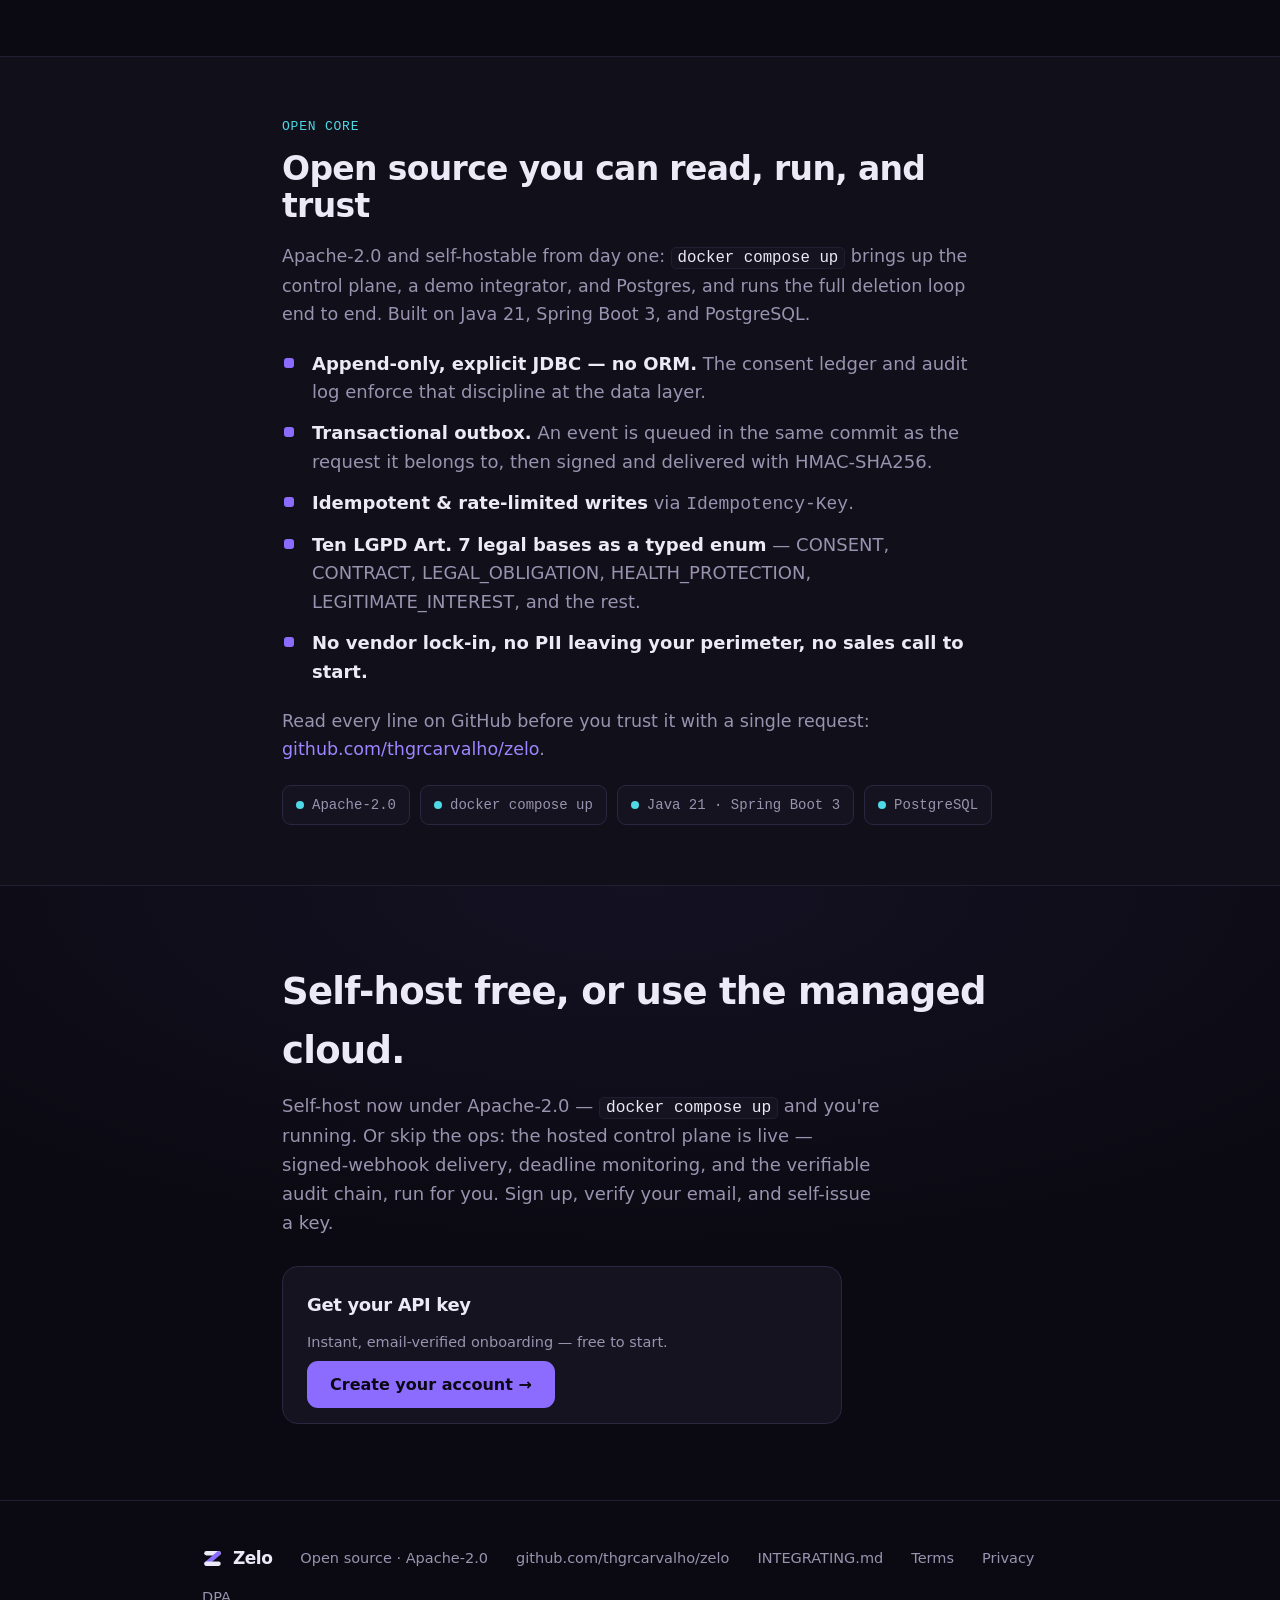
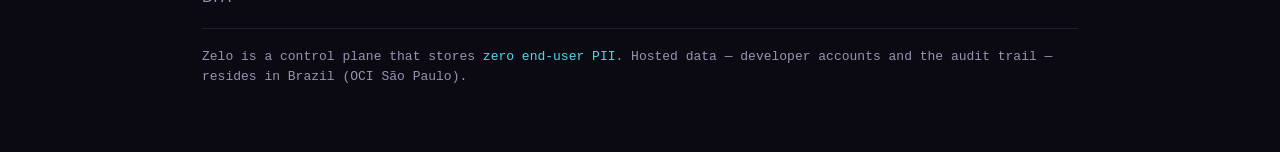
==== commit 359a9342: "v1 polish: OpenAPI docs, request-size limits, client retries, account self-erasure Public API surfac" ====
--- a/deploy/site/index.html
+++ b/deploy/site/index.html
@@ -346,7 +346,7 @@
     <p class="sec-kicker">Drop-in</p>
     <h2 class="sec-title">A starter, not a six-month project</h2>
     <p class="sec-body">
-      Add one dependency, set your API key and webhook secret, and the whole LGPD surface collapses into method calls on an injected <code>ZeloClient</code>. Declare a purpose once at boot. Gate any feature on live consent — and <code>isGranted</code> returns <strong>false for a never-seen user</strong>, so it never throws. Record a decision with <code>grantConsent</code>; open an erasure with <code>requestDeletion</code>. No DTOs to hand-write, no schema to design. The same thing is a one-line REST call:
+      Add one dependency, set your API key and webhook secret, and consent + deletion-request compliance becomes method calls on an injected <code>ZeloClient</code>. Declare a purpose once at boot. Gate any feature on live consent — and <code>isGranted</code> returns <strong>false for a never-seen user</strong>, so it never throws. Record a decision with <code>grantConsent</code>; open an erasure with <code>requestDeletion</code>. No DTOs to hand-write, no schema to design. The same thing is a one-line REST call:
     </p>
     <div class="code-card" style="margin-top:22px;">
       <div class="code-head">
@@ -524,7 +524,7 @@
       <a href="/legal/privacidade.html">Privacy</a>
       <a href="/legal/dpa.html">DPA</a>
     </div>
-    <p class="foot-note">Zelo is a control plane that stores <b>zero end-user PII</b>.</p>
+    <p class="foot-note">Zelo is a control plane that stores <b>zero end-user PII</b>. Hosted data — developer accounts and the audit trail — resides in Brazil (OCI São Paulo).</p>
   </div>
 </footer>
 </main>
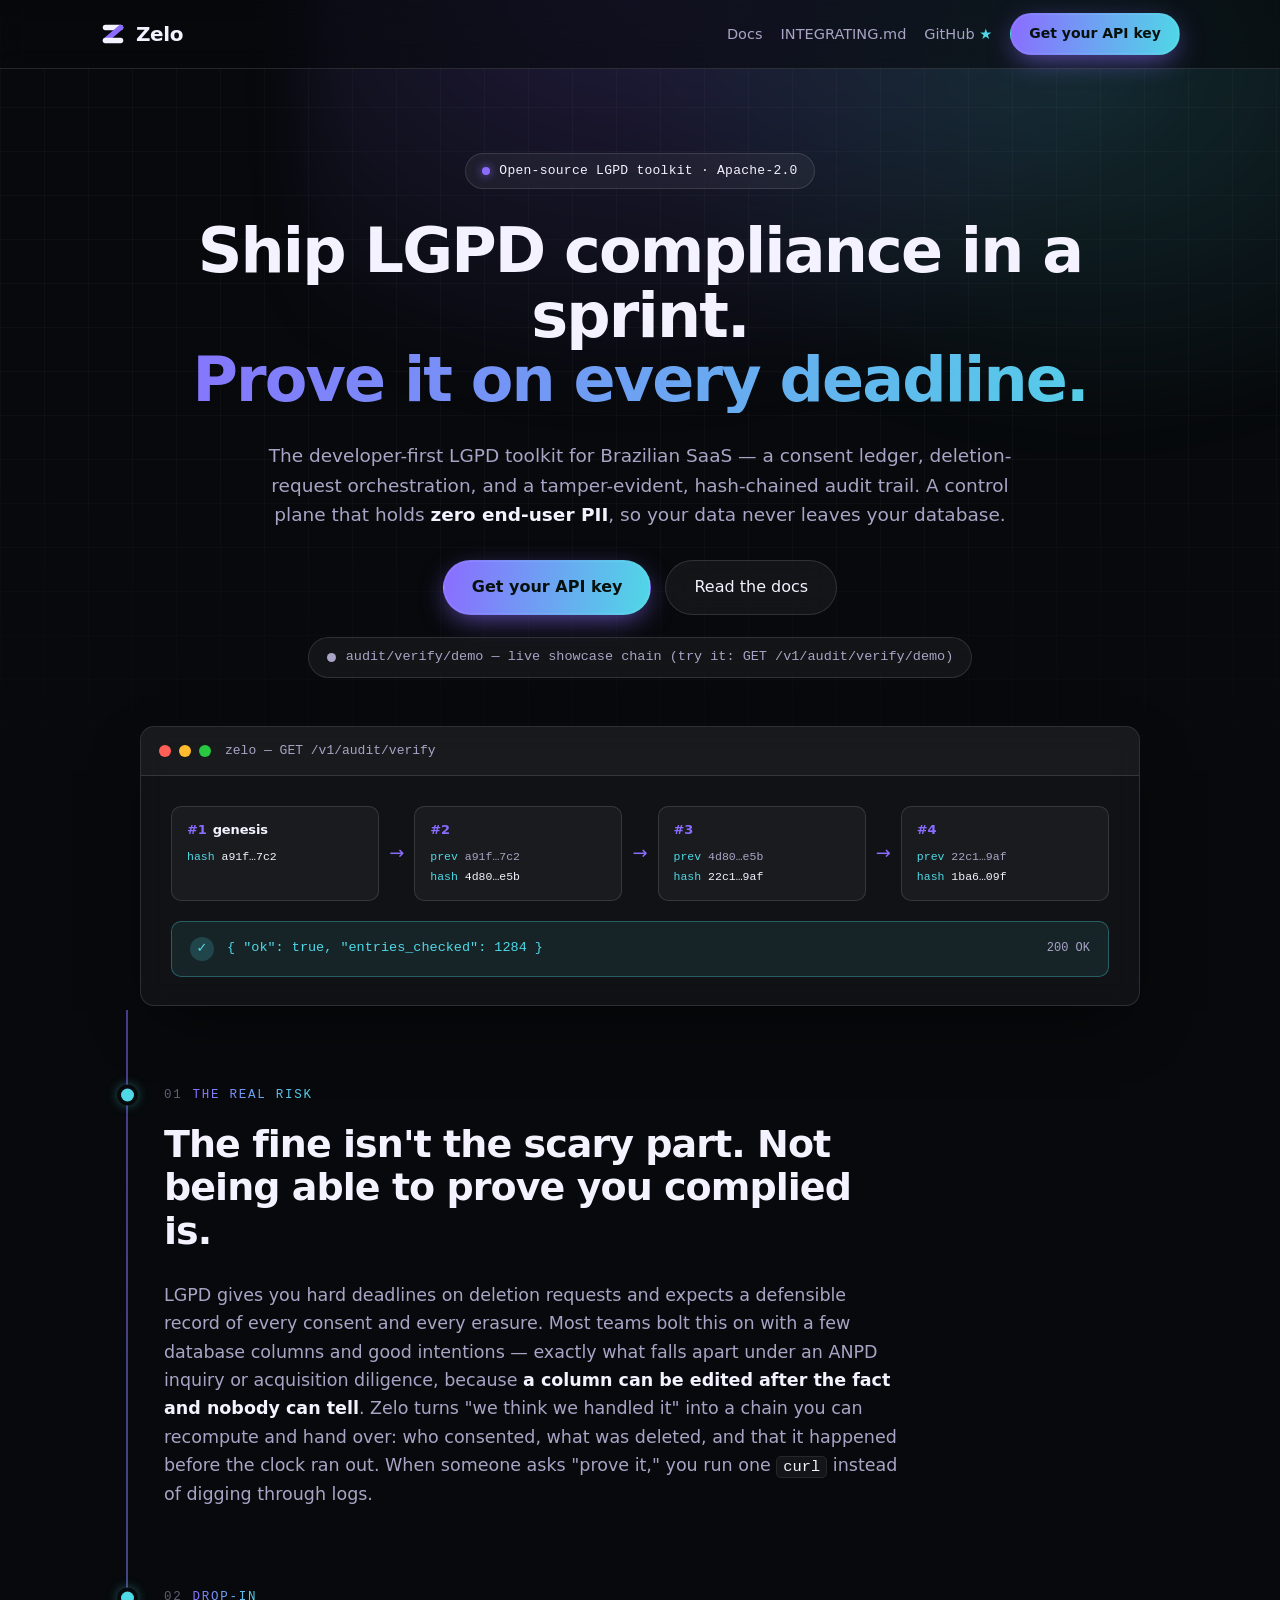
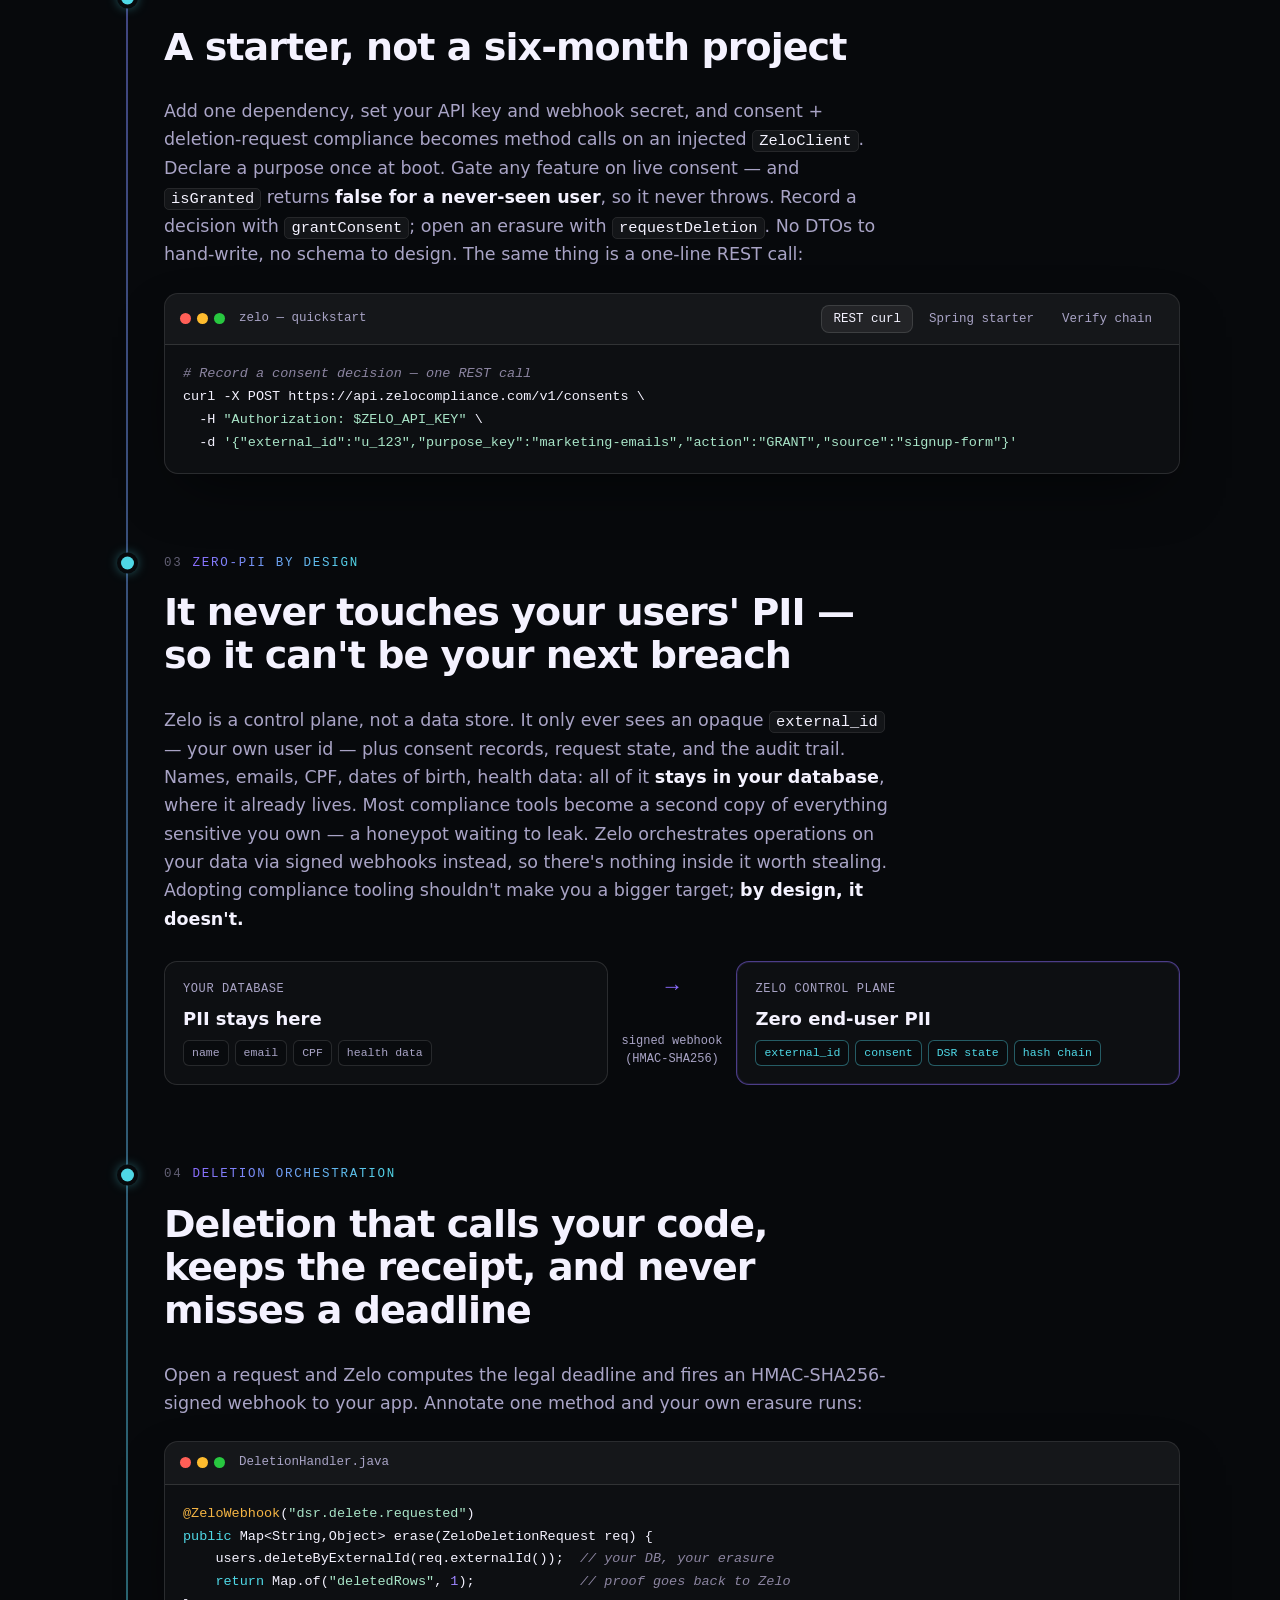
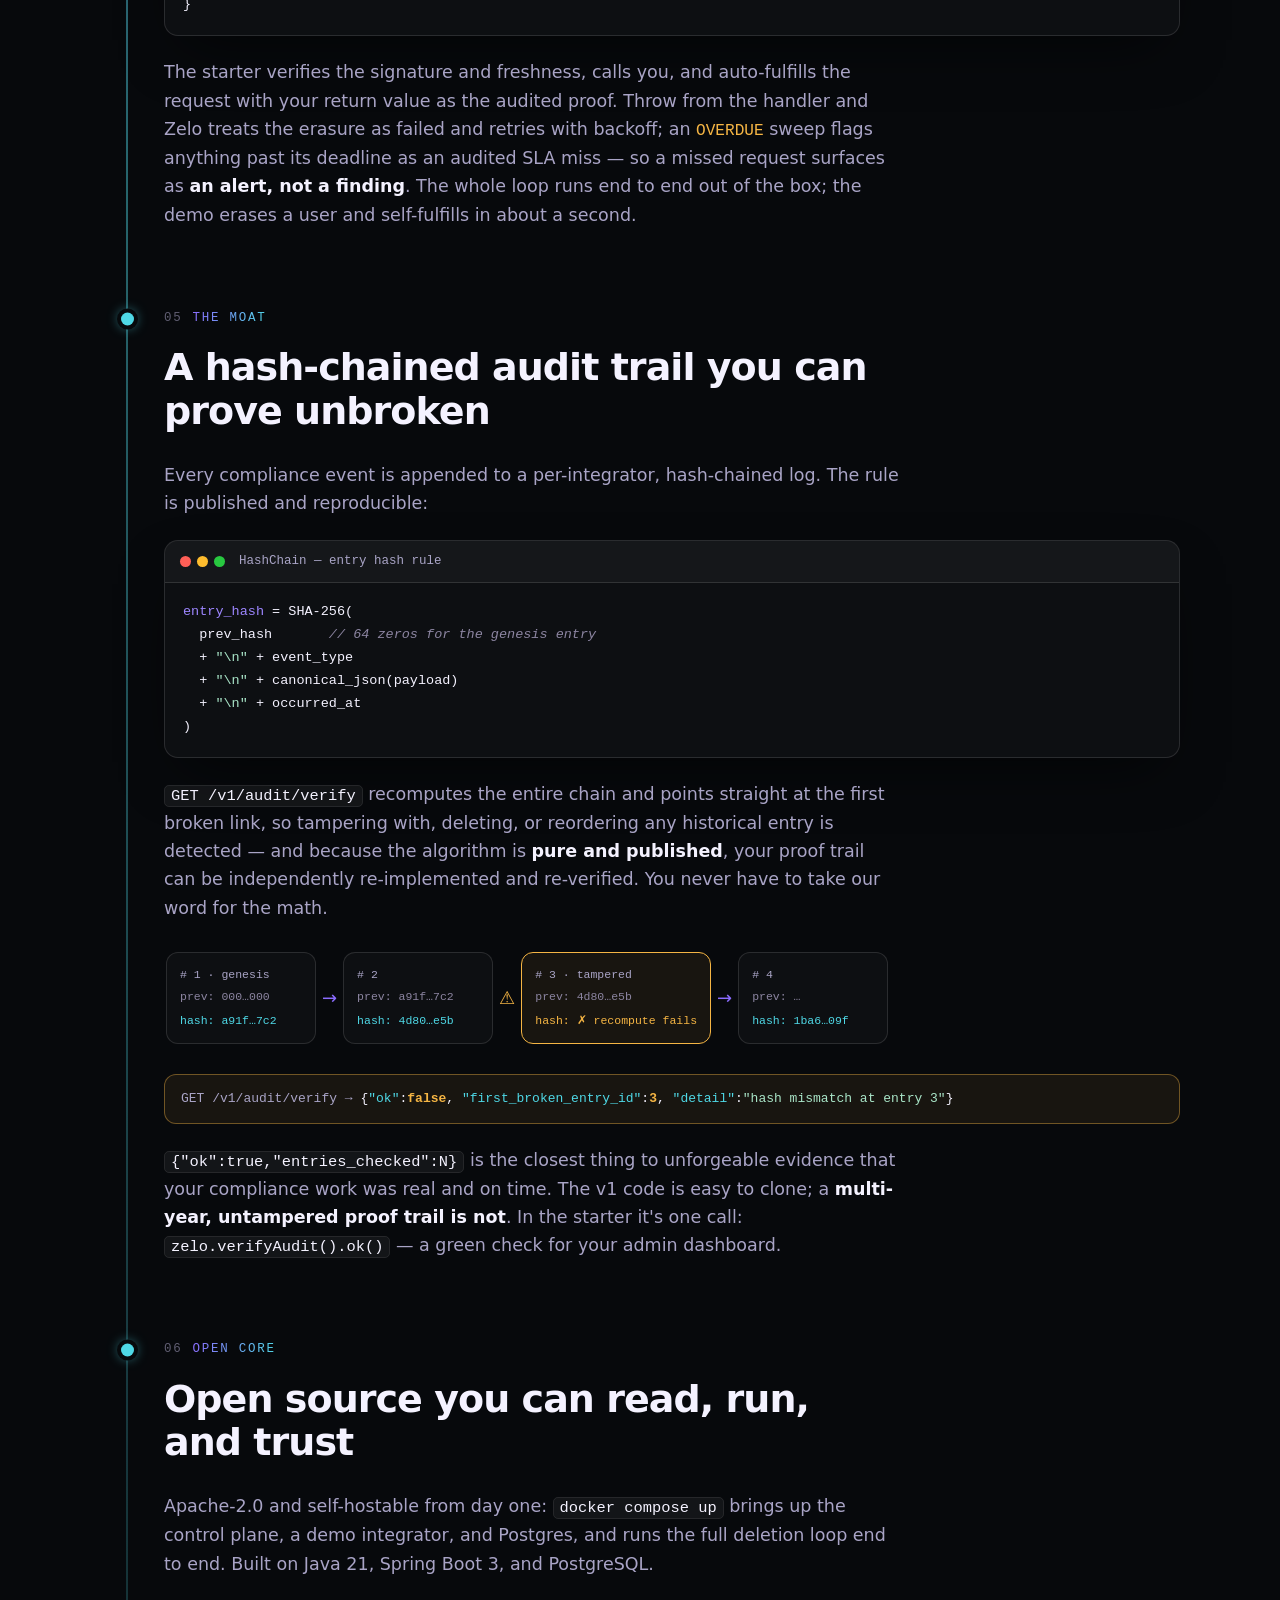
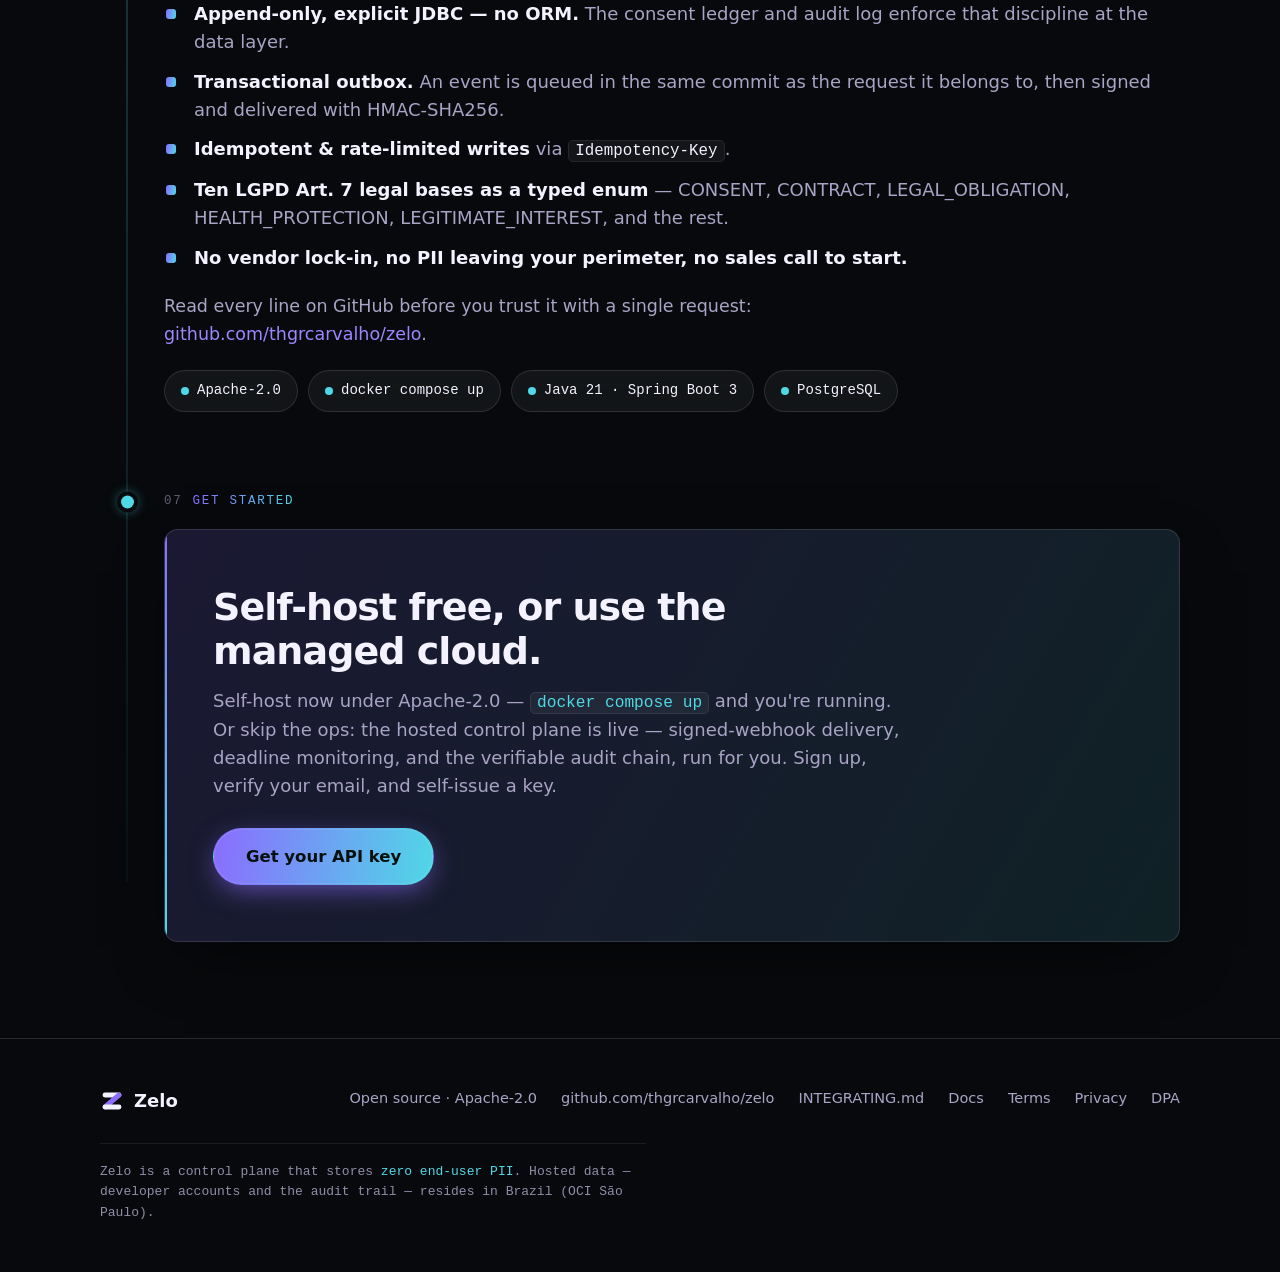
==== commit c44074ef: "redesign landing: centered hero + ledger-spine, brand fonts A ground-up visual refresh of the landin" ====
--- a/deploy/site/index.html
+++ b/deploy/site/index.html
@@ -10,7 +10,7 @@
 <link rel="icon" href="/favicon-32.png" type="image/png" sizes="32x32">
 <link rel="icon" href="/favicon-16.png" type="image/png" sizes="16x16">
 <link rel="apple-touch-icon" href="/apple-touch-icon.png">
-<meta name="theme-color" content="#0B0A12">
+<meta name="theme-color" content="#07090C">
 <meta property="og:type" content="website">
 <meta property="og:title" content="Zelo — Open-source LGPD compliance for Brazilian SaaS">
 <meta property="og:description" content="Open-source, developer-first LGPD toolkit: a consent ledger, deletion orchestration, and a tamper-evident hash-chained audit trail. Zero end-user PII. Apache-2.0.">
@@ -21,150 +21,302 @@
 <meta name="twitter:description" content="A consent ledger, deletion orchestration, and a tamper-evident audit trail you can recompute and hand to a regulator. Zero end-user PII.">
 <meta name="twitter:image" content="https://zelocompliance.com/assets/og.png">
 <style>
-  /* ===== Zelo landing — "append-only" identity ===== */
+  /* ===== Zelo landing — "Spine" identity (self-hosted brand fonts) ===== */
+  @font-face{font-family:'Space Grotesk';font-weight:400;font-display:swap;src:url('/assets/fonts/space-grotesk-400.woff2') format('woff2')}
   @font-face{font-family:'Space Grotesk';font-weight:500;font-display:swap;src:url('/assets/fonts/space-grotesk-500.woff2') format('woff2')}
   @font-face{font-family:'Space Grotesk';font-weight:600;font-display:swap;src:url('/assets/fonts/space-grotesk-600.woff2') format('woff2')}
   @font-face{font-family:'Space Grotesk';font-weight:700;font-display:swap;src:url('/assets/fonts/space-grotesk-700.woff2') format('woff2')}
   @font-face{font-family:'IBM Plex Sans';font-weight:400;font-display:swap;src:url('/assets/fonts/ibm-plex-sans-400.woff2') format('woff2')}
   @font-face{font-family:'IBM Plex Sans';font-weight:500;font-display:swap;src:url('/assets/fonts/ibm-plex-sans-500.woff2') format('woff2')}
   @font-face{font-family:'IBM Plex Sans';font-weight:600;font-display:swap;src:url('/assets/fonts/ibm-plex-sans-600.woff2') format('woff2')}
+  @font-face{font-family:'IBM Plex Sans';font-weight:700;font-display:swap;src:url('/assets/fonts/ibm-plex-sans-700.woff2') format('woff2')}
   @font-face{font-family:'JetBrains Mono';font-weight:400;font-display:swap;src:url('/assets/fonts/jetbrains-mono-400.woff2') format('woff2')}
   @font-face{font-family:'JetBrains Mono';font-weight:500;font-display:swap;src:url('/assets/fonts/jetbrains-mono-500.woff2') format('woff2')}
+  @font-face{font-family:'JetBrains Mono';font-weight:700;font-display:swap;src:url('/assets/fonts/jetbrains-mono-700.woff2') format('woff2')}
 
   :root{
-    --bg:#0B0A12; --bg-2:#08070E; --surface:#14131F; --surface-2:#100F1A; --elevated:#1B1930;
-    --border:#2A2740; --border-soft:#201E30;
-    --ink:#ECEAF6; --muted:#9A93B0; --faint:#8C85A1;
-    --violet:#8B6CFF; --violet-bright:#9D86FF; --violet-deep:#7857F5; --violet-tint:rgba(139,108,255,.13); --on-violet:#0B0814;
-    --cyan:#4FD8E6; --success:#34D399; --warn:#F5B544; --danger:#FB7185;
+    --bg:#07090C;
+    --ink:#F4F2FF;
+    --muted:#A9A4C6;
+    --faint:#8C85A1;
+    --violet:#8B6CFF;
+    --violet-bright:#9D86FF;
+    --cyan:#4FD8E6;
+    --green:#4FD8E6;
+    --success:#4FD8E6;
+    --warn:#F5B544;
+    --danger:#FB7185;
+    --glass:rgba(255,255,255,.05);
+    --glass-strong:rgba(255,255,255,.07);
+    --surface:rgba(255,255,255,.028);
+    --surface-2:rgba(7,9,12,.6);
+    --elevated:rgba(255,255,255,.07);
+    --border:rgba(255,255,255,.12);
+    --border-soft:rgba(255,255,255,.08);
+    --on-violet:#06100C;
+    --accent:linear-gradient(100deg,#8B6CFF,#4FD8E6);
+    --radius:16px;
+    --shadow:0 24px 60px -20px rgba(0,0,0,.65);
     --font-display:'Space Grotesk',ui-sans-serif,system-ui,sans-serif;
     --font-sans:'IBM Plex Sans',ui-sans-serif,system-ui,-apple-system,sans-serif;
     --font-mono:'JetBrains Mono',ui-monospace,'SF Mono',Menlo,Consolas,monospace;
-    --maxw:760px; --wide:920px;
-  }
-
-  *{box-sizing:border-box}
+    /* spine geometry */
+    --spine-gutter:64px;     /* reserved empty column the spine line lives in */
+    --spine-x:26px;          /* x of the spine line, inside the gutter */
+  }
+  *{box-sizing:border-box;margin:0;padding:0}
   html{scroll-behavior:smooth}
   @media (prefers-reduced-motion:reduce){html{scroll-behavior:auto} *{animation:none!important;transition:none!important}}
-  body{margin:0;background:var(--bg);color:var(--ink);font-family:var(--font-sans);font-size:18px;line-height:1.6;
-    -webkit-font-smoothing:antialiased;text-rendering:optimizeLegibility;overflow-x:hidden}
+  body{
+    font-family:var(--font-sans);
+    background:var(--bg);
+    color:var(--ink);
+    font-size:18px;
+    line-height:1.55;
+    -webkit-font-smoothing:antialiased;
+    text-rendering:optimizeLegibility;
+    overflow-x:hidden;
+    position:relative;
+  }
   ::selection{background:rgba(139,108,255,.32);color:#fff}
   a{color:var(--violet-bright);text-decoration:none}
   a:hover{color:var(--cyan);text-decoration:none}
   :focus-visible{outline:2px solid var(--violet);outline-offset:2px;border-radius:4px}
-  h1,h2,h3{font-family:var(--font-display);letter-spacing:-.02em}
   strong{color:var(--ink);font-weight:600}
 
-  .skip-link{position:absolute;left:-9999px;top:0;background:var(--violet);color:var(--on-violet);padding:10px 16px;border-radius:6px;font-weight:600;z-index:1000}
+  .skip-link{position:absolute;left:-9999px;top:0;background:var(--violet);color:var(--on-violet);padding:10px 16px;border-radius:6px;font-weight:700;z-index:1000}
   .skip-link:focus{left:12px;top:12px}
 
-  .wrap{width:100%;max-width:var(--maxw);margin:0 auto;padding:0 22px}
-  .wide{max-width:var(--wide)}
-  section{padding:60px 0}
-
-  /* logo */
-  .wordmark{display:inline-flex;align-items:center;gap:10px;color:var(--ink);font-family:var(--font-display);font-weight:700;font-size:20px;letter-spacing:-.03em;line-height:1}
-  .wordmark:hover{color:var(--ink);text-decoration:none}
+  /* ===== BLUEPRINT GRID BACKGROUND ===== */
+  .blueprint{
+    position:fixed;inset:0;z-index:0;pointer-events:none;
+    background-image:
+      repeating-linear-gradient(0deg,rgba(255,255,255,.028) 0,rgba(255,255,255,.028) 1px,transparent 1px,transparent 44px),
+      repeating-linear-gradient(90deg,rgba(255,255,255,.028) 0,rgba(255,255,255,.028) 1px,transparent 1px,transparent 44px);
+    -webkit-mask-image:radial-gradient(140% 100% at 50% 0%,#000 55%,transparent 100%);
+    mask-image:radial-gradient(140% 100% at 50% 0%,#000 55%,transparent 100%);
+  }
+  /* single soft directional glow behind hero only */
+  .hero-glow{
+    position:fixed;top:-160px;right:-120px;width:1100px;height:760px;z-index:0;pointer-events:none;
+    background:
+      radial-gradient(60% 70% at 72% 30%,rgba(79,216,230,.16),transparent 70%),
+      radial-gradient(70% 80% at 30% 18%,rgba(139,108,255,.20),transparent 72%);
+    filter:blur(30px);
+  }
+
+  .wrap-z{position:relative;z-index:1}
+  .container{max-width:1160px;margin:0 auto;padding:0 40px}
+
+  /* ===== NAV ===== */
+  nav{
+    position:sticky;top:0;z-index:100;
+    backdrop-filter:blur(14px);-webkit-backdrop-filter:blur(14px);
+    background:rgba(7,9,12,.55);
+    border-bottom:1px solid var(--border);
+  }
+  .nav-inner{display:flex;align-items:center;justify-content:space-between;height:68px;max-width:1160px;margin:0 auto;padding:0 40px}
+  .brand{display:flex;align-items:center;gap:10px;font-family:var(--font-display);font-weight:700;font-size:20px;letter-spacing:-.02em;color:var(--ink);text-decoration:none}
+  .brand:hover{color:var(--ink)}
   .zmark{flex:none;display:block}
   .zmark .rail{stroke:currentColor}
-
-  /* nav */
-  .nav{position:sticky;top:0;z-index:100;background:rgba(11,10,18,.78);backdrop-filter:saturate(150%) blur(12px);border-bottom:1px solid var(--border-soft)}
-  .nav-inner{max-width:var(--wide);margin:0 auto;padding:13px 22px;display:flex;align-items:center;gap:16px}
-  .nav-links{margin-left:auto;display:flex;align-items:center;gap:6px;flex-wrap:wrap}
-  .nav-links a{color:var(--muted);font-size:14.5px;padding:7px 11px;border-radius:8px;transition:.16s}
-  .nav-links a:hover{color:var(--ink);text-decoration:none;background:var(--elevated)}
-  .star-badge{display:inline-flex;align-items:center;gap:6px;border:1px solid var(--border);border-radius:8px;padding:6px 11px;color:var(--muted)!important;font-size:14px;background:var(--surface)}
-  .star-badge:hover{background:var(--elevated);border-color:var(--violet)}
-  .pill{background:var(--violet)!important;color:var(--on-violet)!important;font-weight:600;padding:8px 15px!important;border-radius:var(--r-pill,999px)}
-  .pill:hover{background:var(--violet-bright)!important;text-decoration:none}
-
-  /* hero */
-  .hero{padding:72px 0 44px}
-  .eyebrow{display:inline-flex;align-items:center;gap:9px;font-size:13px;color:var(--muted);font-family:var(--font-mono);letter-spacing:.02em;border:1px solid var(--border);background:var(--surface);padding:6px 13px;border-radius:999px;margin-bottom:24px}
-  .eyebrow .dot,.mark-dot{width:8px;height:8px;border-radius:50%;background:var(--violet);box-shadow:0 0 10px rgba(139,108,255,.85);flex:none}
-  h1{font-size:clamp(36px,6vw,58px);line-height:1.04;letter-spacing:-.035em;font-weight:700;margin:0 0 22px}
-  h1 .accent{color:var(--violet)}
-  .subhead{font-size:clamp(17px,2.4vw,20px);color:var(--muted);max-width:640px;margin:0 0 30px;font-family:var(--font-sans)}
-  .subhead code{color:var(--ink);font-family:var(--font-mono);font-size:.9em;background:var(--surface);border:1px solid var(--border-soft);border-radius:5px;padding:1px 6px}
-  .hero-grid{display:grid;gap:28px}
-
-  /* buttons + forms */
-  .btn{font-family:var(--font-sans);font-size:16px;font-weight:600;border:1px solid transparent;cursor:pointer;border-radius:11px;padding:13px 22px;background:var(--violet);color:var(--on-violet);transition:background .16s,transform .05s}
-  .btn:hover{background:var(--violet-bright)}
-  .btn:active{transform:translateY(1px)}
-  .btn:disabled{opacity:.7;cursor:progress}
-  .btn-ghost{background:transparent;color:var(--ink);border:1px solid var(--border)}
-  .btn-ghost:hover{background:var(--elevated);border-color:var(--violet)}
-  .form-card{background:var(--surface);border:1px solid var(--border);border-radius:16px;padding:24px}
-  .form-card h2{margin:0 0 4px;font-size:18px;letter-spacing:-.01em}
-  .form-card p.helper{margin:0 0 16px;font-size:14.5px;color:var(--muted)}
-  .field-row{display:grid;gap:12px;margin-bottom:12px}
-  @media(min-width:520px){.field-row.two{grid-template-columns:1fr 1fr}}
-  label{display:block;font-size:12.5px;color:var(--muted);margin-bottom:7px;font-weight:500;font-family:var(--font-mono)}
-  input[type=email],input[type=text]{width:100%;background:var(--surface-2);border:1px solid var(--border);border-radius:9px;color:var(--ink);font-size:16px;font-family:var(--font-sans);padding:12px 14px;transition:.16s}
-  input::placeholder{color:#857E9C;opacity:1}
-  input:focus-visible{border-color:var(--violet);outline:none;box-shadow:0 0 0 3px rgba(139,108,255,.32)}
-  input[aria-invalid="true"]{border-color:var(--warn)}
-  .form-error{color:var(--warn);font-size:13.5px;margin:6px 0 0;min-height:1px}
-  .form-actions{margin-top:6px}
-  .form-actions .btn{width:100%}
-  .spinner{display:inline-block;width:14px;height:14px;border:2px solid rgba(11,8,20,.35);border-top-color:var(--on-violet);border-radius:50%;animation:spin .7s linear infinite;vertical-align:-2px;margin-right:8px}
-  @keyframes spin{to{transform:rotate(360deg)}}
-  .form-success{display:flex;align-items:center;gap:12px;background:var(--violet-tint);border:1px solid rgba(139,108,255,.4);border-radius:12px;padding:18px;color:var(--ink);font-size:16px}
-  .check-circle{flex:none;width:30px;height:30px;border-radius:50%;background:var(--violet);color:var(--on-violet);display:grid;place-items:center;font-weight:800}
-
-  /* live proof chip */
-  .proof-chip{display:inline-flex;align-items:center;gap:10px;border:1px solid var(--border);background:var(--surface-2);border-radius:999px;padding:9px 15px;font-family:var(--font-mono);font-size:13.5px;color:var(--muted);margin-top:18px}
-  .proof-dot{width:9px;height:9px;border-radius:50%;background:var(--muted);flex:none}
+  .nav-links{display:flex;align-items:center;gap:18px;flex-wrap:wrap}
+  .nav-links a{color:var(--muted);text-decoration:none;font-size:14.5px;font-weight:500;transition:color .15s}
+  .nav-links a:hover{color:var(--ink)}
+  .star{color:var(--cyan)}
+
+  .btn{
+    display:inline-flex;align-items:center;justify-content:center;gap:8px;
+    font-family:var(--font-sans);font-weight:500;font-size:15px;
+    border-radius:999px;padding:11px 22px;text-decoration:none;cursor:pointer;
+    border:1px solid transparent;transition:transform .15s, box-shadow .15s;white-space:nowrap;
+  }
+  .btn-primary{
+    background:var(--accent);color:#06100C;font-weight:700;
+    box-shadow:0 8px 28px -6px rgba(139,108,255,.7), 0 0 0 1px rgba(255,255,255,.08) inset;
+  }
+  .btn-primary:hover{transform:translateY(-2px);box-shadow:0 14px 38px -6px rgba(79,216,230,.7);color:#06100C}
+  /* nav primary = SAME gradient as hero; re-assert dark bold text because the more-specific
+     `.nav-links a` rule (muted, weight 500) would otherwise clobber it into unreadable gray */
+  nav .btn-primary{color:#06100C;font-weight:700}
+  .btn-ghost{
+    background:var(--glass);color:var(--ink);border:1px solid var(--border);
+    backdrop-filter:blur(14px);-webkit-backdrop-filter:blur(14px);
+  }
+  .btn-ghost:hover{transform:translateY(-2px);background:var(--glass-strong);color:var(--ink)}
+  nav .btn{padding:9px 18px;font-size:14px}
+
+  /* ===== SPINE: the append-only ledger line. It lives in a reserved left
+     gutter on the PARENT, so no per-section padding can push content under it. ===== */
+  .spine{position:relative;padding-left:var(--spine-gutter)}
+  .spine::before{
+    content:"";position:absolute;
+    left:var(--spine-x);top:4px;bottom:60px;width:2px;
+    background:linear-gradient(180deg,rgba(139,108,255,.5),rgba(79,216,230,.45) 50%,rgba(79,216,230,.05));
+    z-index:0;
+  }
+
+  /* monospace kicker sitting beside its node */
+  .kicker{
+    position:relative;
+    font-family:var(--font-mono);font-size:12.5px;font-weight:500;
+    letter-spacing:.14em;text-transform:uppercase;color:var(--muted);
+    margin-bottom:18px;display:flex;align-items:center;gap:10px;
+  }
+  /* ledger node — anchored to the kicker, sits ON the spine line in the gutter */
+  .kicker::before{
+    content:"";position:absolute;left:-43px;top:50%;transform:translateY(-50%);
+    width:13px;height:13px;border-radius:50%;background:var(--green);
+    box-shadow:0 0 0 4px var(--bg),0 0 12px 2px rgba(79,216,230,.6);
+  }
+  .kicker .grad{
+    background:var(--accent);-webkit-background-clip:text;background-clip:text;
+    -webkit-text-fill-color:transparent;color:transparent;
+  }
+  .kicker .seq{color:rgba(169,164,198,.55)}
+
+  /* ===== HERO (centered, aikido-style) ===== */
+  .hero{padding:84px 0 0}
+  .hero .container{max-width:1240px;text-align:center}
+  .eyebrow{
+    display:inline-flex;align-items:center;gap:9px;
+    font-size:13px;font-weight:500;color:var(--ink);
+    font-family:var(--font-mono);letter-spacing:.02em;
+    background:var(--glass);border:1px solid var(--border);
+    backdrop-filter:blur(14px);-webkit-backdrop-filter:blur(14px);
+    padding:7px 16px;border-radius:999px;margin-bottom:30px;
+  }
+  .eyebrow .dot{width:8px;height:8px;border-radius:50%;background:var(--violet);box-shadow:0 0 10px rgba(139,108,255,.85);flex:none}
+  h1{
+    font-family:var(--font-display);font-weight:600;
+    font-size:clamp(40px,5.6vw,62px);
+    line-height:1.04;letter-spacing:-.03em;
+    text-align:center;max-width:1100px;margin:0 auto 28px;
+  }
+  /* each SENTENCE on its own line — big, light and airy, centered like a confident hero */
+  h1 .hl{display:block}
+  .grad,h1 .accent{
+    background:var(--accent);-webkit-background-clip:text;background-clip:text;
+    -webkit-text-fill-color:transparent;color:transparent;
+  }
+  .subhead{
+    font-size:18.5px;color:var(--muted);max-width:66ch;margin:0 auto 30px;line-height:1.62;font-family:var(--font-sans);
+  }
+  .subhead code{color:var(--ink);font-family:var(--font-mono);font-size:.88em;background:var(--glass);border:1px solid var(--border-soft);border-radius:5px;padding:1px 6px}
+  .hero-cta{display:flex;gap:14px;flex-wrap:wrap;justify-content:center;margin-bottom:22px}
+  .hero-cta .btn{padding:14px 28px;font-size:16px}
+
+  /* live proof chip (wired to JS) */
+  .proof-chip{
+    display:inline-flex;align-items:center;gap:10px;
+    font-size:13.5px;color:var(--muted);font-family:var(--font-mono);
+    background:var(--glass);border:1px solid var(--border);
+    backdrop-filter:blur(14px);-webkit-backdrop-filter:blur(14px);
+    padding:9px 18px;border-radius:999px;
+  }
+  .proof-chip .proof-dot{width:9px;height:9px;border-radius:50%;background:var(--muted);flex:none}
   .proof-chip[data-state="ok"] .proof-dot{background:var(--cyan);box-shadow:0 0 9px rgba(79,216,230,.85)}
   .proof-chip[data-state="ok"]{border-color:rgba(79,216,230,.45)}
   .proof-chip[data-state="err"] .proof-dot{background:var(--muted)}
-  .proof-chip[data-state="loading"] .proof-dot{animation:pulse 1.1s ease-in-out infinite}
-  @keyframes pulse{0%,100%{opacity:.35}50%{opacity:1}}
+  .proof-chip[data-state="loading"] .proof-dot{animation:cpulse 1.1s ease-in-out infinite}
+  @keyframes cpulse{0%,100%{opacity:.35}50%{opacity:1}}
   .proof-chip .tok-green{color:var(--cyan)}
 
-  /* code / terminal */
-  .code-card{background:var(--surface);border:1px solid var(--border);border-radius:14px;overflow:hidden}
-  .code-head{display:flex;align-items:center;gap:10px;padding:11px 15px;border-bottom:1px solid var(--border-soft);background:var(--surface-2)}
-  .traffic{display:inline-flex;gap:6px}.traffic i{width:11px;height:11px;border-radius:50%;background:#2f2c45;display:inline-block}
+  /* ===== HERO PRODUCT PANEL: wide, centered, horizontal hash chain ===== */
+  .panel{
+    position:relative;
+    background:rgba(255,255,255,.04);
+    backdrop-filter:blur(14px);-webkit-backdrop-filter:blur(14px);
+    border:1px solid var(--border);
+    border-radius:14px;
+    box-shadow:var(--shadow);
+    overflow:hidden;text-align:left;
+  }
+  .panel-bar{
+    display:flex;align-items:center;gap:14px;
+    padding:14px 18px;border-bottom:1px solid var(--border);
+    background:rgba(255,255,255,.03);
+  }
+  .lights{display:flex;gap:8px}
+  .lights span{width:12px;height:12px;border-radius:50%}
+  .lights span:nth-child(1){background:#ff5f57}
+  .lights span:nth-child(2){background:#febc2e}
+  .lights span:nth-child(3){background:#28c840}
+  .panel-title{font-family:var(--font-mono);font-size:13px;color:var(--muted)}
+  .panel-body{padding:30px 30px 28px}
+
+  .hero-panel{max-width:1000px;margin:48px auto 0;text-align:left}
+  .hchain{display:flex;align-items:stretch;gap:0}
+  .hchain .hblock{flex:1;min-width:0;background:rgba(255,255,255,.04);border:1px solid var(--border);border-radius:10px;padding:13px 15px}
+  .hblock .tag-h{font-family:var(--font-display);font-weight:700;font-size:13px;letter-spacing:-.01em;margin-bottom:7px;display:flex;align-items:center;gap:6px}
+  .hblock .tag-h .num{color:var(--violet)}
+  .hblock .row{font-family:var(--font-mono);font-size:11.5px;color:var(--muted);line-height:1.7;word-break:break-all}
+  .hblock .row .k{color:var(--cyan)}
+  .hblock .hash{color:var(--ink)}
+  .harrow{display:flex;align-items:center;color:var(--violet);font-size:18px;padding:0 10px;flex:0 0 auto}
+  .hresult{
+    margin-top:20px;display:flex;align-items:center;gap:13px;
+    background:rgba(79,216,230,.09);border:1px solid rgba(79,216,230,.32);
+    border-radius:10px;padding:15px 18px;
+  }
+  .hresult .check{
+    width:24px;height:24px;border-radius:50%;flex:0 0 auto;
+    background:rgba(79,216,230,.18);color:var(--green);
+    display:flex;align-items:center;justify-content:center;font-size:13px;font-weight:700;
+  }
+  .hresult code{font-family:var(--font-mono);font-size:13.5px;color:var(--green);font-weight:500}
+  .hresult .meth{font-family:var(--font-mono);font-size:12px;color:var(--muted);margin-left:auto;flex:0 0 auto}
+
+  /* ===== SECTIONS (ledger-spine column) ===== */
+  .section{padding:80px 0 0}
+  .sec-head{max-width:64ch;margin:0 0 28px}
+  h2{font-family:var(--font-display);font-weight:700;font-size:clamp(25px,3.4vw,38px);letter-spacing:-.025em;line-height:1.14;margin-bottom:16px}
+  .sec-body{color:var(--muted);font-size:17.5px;max-width:66ch;line-height:1.62}
+  .sec-body strong{color:var(--ink);font-weight:600}
+  .sec-body code,.inline-code{font-family:var(--font-mono);font-size:.88em;background:var(--glass);border:1px solid var(--border-soft);border-radius:5px;padding:1px 6px;color:var(--ink)}
+  .sec-body+.sec-body{margin-top:22px}
+
+  /* ===== CODE / TERMINAL CARD + TABS ===== */
+  .code-card{
+    background:rgba(255,255,255,.028);
+    border:1px solid var(--border);
+    border-radius:14px;overflow:hidden;
+    box-shadow:var(--shadow);
+  }
+  .code-head{display:flex;align-items:center;gap:10px;padding:11px 15px;border-bottom:1px solid var(--border);background:rgba(255,255,255,.03)}
+  .traffic{display:inline-flex;gap:6px}
+  .traffic i{width:11px;height:11px;border-radius:50%;display:inline-block}
+  .traffic i:nth-child(1){background:#ff5f57}
+  .traffic i:nth-child(2){background:#febc2e}
+  .traffic i:nth-child(3){background:#28c840}
   .code-title{font-family:var(--font-mono);font-size:12.5px;color:var(--muted);margin-left:4px}
   .tabs{display:flex;gap:4px;margin-left:auto;flex-wrap:wrap}
   .tab{font-family:var(--font-mono);font-size:12.5px;color:var(--muted);background:transparent;border:1px solid transparent;padding:6px 11px;border-radius:8px;cursor:pointer}
   .tab:hover{color:var(--ink)}
-  .tab[aria-selected="true"]{color:var(--ink);background:var(--surface);border-color:var(--border)}
+  .tab[aria-selected="true"]{color:var(--ink);background:rgba(255,255,255,.06);border-color:var(--border)}
   pre{margin:0;padding:18px;overflow-x:auto;font-family:var(--font-mono);font-size:13.5px;line-height:1.7;color:var(--ink);tab-size:2}
   pre code{font-family:inherit;white-space:pre}
   .tabpanel[hidden]{display:none}
   .tok-key{color:var(--cyan)}.tok-str{color:#A9E5C8}.tok-green{color:var(--violet-bright)}.tok-com{color:var(--faint);font-style:italic}.tok-amber{color:var(--warn)}.tok-mut{color:var(--muted)}
 
-  /* section type */
-  h2.sec-title{font-size:clamp(25px,4vw,33px);line-height:1.14;letter-spacing:-.02em;font-weight:700;margin:0 0 16px}
-  .sec-body{color:var(--muted);font-size:17.5px}
-  .sec-body strong{color:var(--ink);font-weight:600}
-  .sec-body code,.inline-code{font-family:var(--font-mono);font-size:.9em;background:var(--surface);border:1px solid var(--border-soft);border-radius:5px;padding:1px 6px;color:var(--ink)}
-  .sec-kicker{font-family:var(--font-mono);font-size:13px;color:var(--cyan);letter-spacing:.06em;text-transform:uppercase;margin:0 0 12px}
-  .divider{border:none;border-top:1px solid var(--border-soft);margin:0}
-  .alt{background:var(--surface-2)}
-
-  /* zero-PII diagram */
+  /* ===== ZERO-PII DIAGRAM ===== */
   .pii-diagram{display:grid;grid-template-columns:1fr auto 1fr;align-items:stretch;gap:0;margin-top:28px}
   @media(max-width:620px){.pii-diagram{grid-template-columns:1fr;gap:14px}.pii-arrow{transform:rotate(90deg);padding:6px 0}}
-  .pii-box{border:1px solid var(--border);background:var(--surface);border-radius:13px;padding:18px}
+  .pii-box{border:1px solid var(--border);background:rgba(255,255,255,.028);border-radius:13px;padding:18px}
   .pii-box.zelo{border-color:rgba(139,108,255,.5);box-shadow:0 0 0 1px rgba(139,108,255,.12) inset}
   .pii-box .lbl{font-family:var(--font-mono);font-size:12px;color:var(--muted);text-transform:uppercase;letter-spacing:.05em}
   .pii-box .big{font-weight:600;margin:6px 0 8px;color:var(--ink);font-family:var(--font-display)}
   .pii-box .tagrow{display:flex;flex-wrap:wrap;gap:6px}
-  .tag{font-family:var(--font-mono);font-size:11.5px;padding:3px 8px;border-radius:6px;background:var(--surface-2);border:1px solid var(--border);color:var(--muted)}
+  .tag{font-family:var(--font-mono);font-size:11.5px;padding:3px 8px;border-radius:6px;background:rgba(7,9,12,.5);border:1px solid var(--border);color:var(--muted)}
   .tag.danger{color:var(--muted);border-color:var(--border)}
   .tag.ok{color:var(--cyan);border-color:rgba(79,216,230,.4)}
   .pii-arrow{display:grid;place-items:center;padding:0 14px;color:var(--muted);font-family:var(--font-mono);font-size:12px;text-align:center}
   .pii-arrow .line{display:block;color:var(--violet);font-size:22px;line-height:1}
 
-  /* chain diagram */
+  /* ===== CHAIN DIAGRAM ===== */
   .chain{display:flex;align-items:stretch;gap:0;overflow-x:auto;padding:6px 2px 14px;margin-top:24px}
-  .block{flex:none;min-width:150px;border:1px solid var(--border);background:var(--surface);border-radius:12px;padding:13px;font-family:var(--font-mono);font-size:11.5px}
-  .block.tampered{border-color:var(--warn);background:var(--warn-tint,rgba(245,181,68,.07))}
+  .block{flex:none;min-width:150px;border:1px solid var(--border);background:rgba(255,255,255,.028);border-radius:12px;padding:13px;font-family:var(--font-mono);font-size:11.5px}
+  .block.tampered{border-color:var(--warn);background:rgba(245,181,68,.07)}
   .block .bid{color:var(--muted)}
   .block .bh{color:var(--cyan);word-break:break-all;margin-top:6px}
   .block.tampered .bh{color:var(--warn)}
@@ -174,27 +326,45 @@
   .verify-callout{margin-top:16px;border:1px solid rgba(245,181,68,.4);background:rgba(245,181,68,.07);border-radius:12px;padding:14px 16px;font-family:var(--font-mono);font-size:13px;color:var(--ink)}
   .verify-callout .tok-amber{color:var(--warn);font-weight:600}
 
-  /* trust row */
+  /* ===== TRUST ROW ===== */
   .trust-row{display:flex;flex-wrap:wrap;gap:10px;margin-top:22px}
-  .trust-badge{display:inline-flex;align-items:center;gap:8px;border:1px solid var(--border);background:var(--surface);border-radius:9px;padding:8px 13px;font-size:14px;color:var(--muted);font-family:var(--font-mono)}
+  .trust-badge{display:inline-flex;align-items:center;gap:8px;border:1px solid var(--border);background:var(--glass);border-radius:999px;padding:9px 16px;font-size:14px;color:var(--ink);font-family:var(--font-mono);backdrop-filter:blur(14px);-webkit-backdrop-filter:blur(14px)}
   .trust-badge .ok-dot{width:8px;height:8px;border-radius:50%;background:var(--cyan)}
 
-  /* cta */
-  .cta-section{padding:76px 0;border-top:1px solid var(--border-soft);border-bottom:1px solid var(--border-soft);background:radial-gradient(120% 100% at 50% 0%,rgba(139,108,255,.07),transparent 60%)}
-  .cta-section h2{font-size:clamp(27px,4.5vw,37px);letter-spacing:-.02em;margin:0 0 12px}
-  .cta-section .lede{color:var(--muted);margin:0 0 28px;max-width:600px}
-
-  /* footer */
-  footer{padding:46px 0 64px;color:var(--muted);font-size:14.5px}
-  footer .foot-grid{display:flex;flex-wrap:wrap;gap:16px 28px;align-items:center}
-  footer a{color:var(--muted)}footer a:hover{color:var(--ink)}
-  .foot-note{margin-top:18px;padding-top:18px;border-top:1px solid var(--border-soft);font-family:var(--font-mono);font-size:13px;color:var(--muted)}
-  .foot-note b{color:var(--cyan);font-weight:500}
-
+  /* ===== FEATURE LIST ===== */
   ul.feature-list{padding-left:0;list-style:none;margin:22px 0 0}
   ul.feature-list li{position:relative;padding-left:30px;margin-bottom:12px;color:var(--muted)}
-  ul.feature-list li::before{content:"";position:absolute;left:2px;top:8px;width:10px;height:10px;border-radius:3px;background:var(--violet);transform:rotate(0)}
+  ul.feature-list li::before{content:"";position:absolute;left:2px;top:9px;width:10px;height:10px;border-radius:3px;background:var(--accent)}
   ul.feature-list li strong{color:var(--ink)}
+  ul.feature-list li code{font-family:var(--font-mono);font-size:.88em;background:var(--glass);border:1px solid var(--border-soft);border-radius:5px;padding:1px 6px;color:var(--ink)}
+
+  /* ===== CTA BAND ===== */
+  .cta-band{
+    position:relative;
+    background:linear-gradient(120deg,rgba(139,108,255,.16),rgba(79,216,230,.12));
+    border:1px solid var(--border);
+    border-radius:14px;
+    padding:56px 48px;
+    overflow:hidden;
+    box-shadow:var(--shadow);
+  }
+  .cta-band::before{content:"";position:absolute;left:0;top:0;bottom:0;width:2px;background:var(--accent)}
+  .cta-band h2{margin-bottom:14px;max-width:22ch}
+  .cta-band p{color:var(--muted);font-size:18px;max-width:60ch;margin:0 0 28px}
+  .cta-band p .inline-code{font-family:var(--font-mono);color:var(--cyan);background:var(--glass);border:1px solid var(--border-soft);border-radius:5px;padding:1px 6px;font-size:.9em}
+  .cta-band .btn{padding:15px 32px;font-size:16.5px}
+
+  /* ===== FOOTER ===== */
+  footer{border-top:1px solid var(--border);margin-top:96px;padding:48px 0 56px}
+  .foot-inner{display:flex;justify-content:space-between;align-items:flex-start;gap:24px 40px;flex-wrap:wrap}
+  .foot-brand{display:flex;align-items:center;gap:10px;font-family:var(--font-display);font-weight:700;font-size:18px;color:var(--ink);text-decoration:none}
+  .foot-brand:hover{color:var(--ink)}
+  .foot-links{display:flex;flex-wrap:wrap;gap:16px 24px;align-items:center}
+  .foot-links a{color:var(--muted);text-decoration:none;font-size:14.5px;transition:color .15s}
+  .foot-links a:hover{color:var(--ink)}
+  .foot-links span{color:var(--muted);font-size:14.5px}
+  .fine{color:rgba(169,164,198,.85);font-size:13px;margin-top:28px;padding-top:18px;border-top:1px solid var(--border-soft);max-width:70ch;font-family:var(--font-mono)}
+  .fine b{color:var(--cyan);font-weight:500}
 
   /* QA: visible scroll affordance on overflowing code/diagram blocks */
   .chain{scrollbar-width:thin;scrollbar-color:var(--border) transparent}
@@ -202,79 +372,156 @@
   .chain::-webkit-scrollbar,pre::-webkit-scrollbar{height:8px}
   .chain::-webkit-scrollbar-thumb,pre::-webkit-scrollbar-thumb{background:var(--border);border-radius:99px}
   .chain::-webkit-scrollbar-track,pre::-webkit-scrollbar-track{background:transparent}
-  .block{min-width:142px}
-
-  </style>
+
+  @media (max-width:880px){
+    .container,.nav-inner{padding:0 22px}
+    h1{max-width:none}
+    .hero{padding:60px 0 0}
+    .hero-panel{margin-top:32px}
+    .hchain{flex-direction:column;gap:0}
+    .hchain .hblock{flex:none}
+    .harrow{transform:rotate(90deg);padding:8px 0;justify-content:center}
+    .spine{padding-left:44px;--spine-x:18px}
+    .kicker::before{left:-32px}
+    .section{padding:64px 0 0}
+    .cta-band{padding:40px 26px}
+    .panel-body{padding:22px 18px}
+  }
+</style>
 </head>
 <body>
 <a class="skip-link" href="#main">Skip to content</a>
 
-<!-- NAV -->
-<nav class="nav" aria-label="Primary">
-  <div class="nav-inner">
-    <a class="wordmark" href="#top"><svg class="zmark" width="24" height="24" viewBox="0 0 32 32" fill="none" aria-hidden="true"><line class="rail" x1="6.7" y1="8" x2="25.3" y2="8" stroke-width="6.6" stroke-linecap="round"/><line x1="25.3" y1="8" x2="6.7" y2="24" stroke="#8B6CFF" stroke-width="6.6" stroke-linecap="round"/><line class="rail" x1="6.7" y1="24" x2="25.3" y2="24" stroke-width="6.6" stroke-linecap="round"/></svg>Zelo</a>
-    <div class="nav-links">
-      <a href="/docs/">Docs</a>
-      <a href="https://github.com/thgrcarvalho/zelo/blob/main/INTEGRATING.md" rel="noopener">INTEGRATING.md</a>
-      <a class="star-badge" href="https://github.com/thgrcarvalho/zelo" rel="noopener" aria-label="Star Zelo on GitHub">
-        <span aria-hidden="true">★</span> GitHub
+<div class="blueprint" aria-hidden="true"></div>
+<div class="hero-glow" aria-hidden="true"></div>
+
+<div class="wrap-z">
+
+  <!-- NAV -->
+  <nav aria-label="Primary">
+    <div class="nav-inner">
+      <a class="brand" href="#top">
+        <svg class="zmark" width="26" height="26" viewBox="0 0 32 32" fill="none" aria-hidden="true"><line class="rail" x1="6.7" y1="8" x2="25.3" y2="8" stroke-width="6.6" stroke-linecap="round"/><line x1="25.3" y1="8" x2="6.7" y2="24" stroke="#8B6CFF" stroke-width="6.6" stroke-linecap="round"/><line class="rail" x1="6.7" y1="24" x2="25.3" y2="24" stroke-width="6.6" stroke-linecap="round"/></svg>
+        Zelo
       </a>
-      <a class="pill" href="/app/">Get your API key</a>
+      <div class="nav-links">
+        <a href="/docs/">Docs</a>
+        <a href="https://github.com/thgrcarvalho/zelo/blob/main/INTEGRATING.md" rel="noopener">INTEGRATING.md</a>
+        <a href="https://github.com/thgrcarvalho/zelo" rel="noopener" aria-label="Star Zelo on GitHub">GitHub <span class="star" aria-hidden="true">★</span></a>
+        <a class="btn btn-primary" href="/app/">Get your API key</a>
+      </div>
     </div>
-  </div>
-</nav>
+  </nav>
 
 <main id="main">
 <a id="top"></a>
 
-<!-- HERO -->
-<header class="hero">
-  <div class="wrap">
-    <div class="hero-grid">
-      <div>
-        <span class="eyebrow"><span class="mark-dot" aria-hidden="true"></span> Open-source LGPD toolkit · Apache-2.0</span>
-        <h1>Ship LGPD compliance in a sprint. <span class="accent">Prove it on every deadline.</span></h1>
-        <p class="subhead">
-          Zelo is the open-source, developer-first LGPD toolkit for Brazilian SaaS — a REST API and a Spring Boot starter that give you a consent ledger, deletion-request orchestration, and a tamper-evident, hash-chained audit trail. It's a control plane that holds <strong>zero end-user PII</strong>, so your data never leaves your database. Drop it in, keep your data, and walk into any ANPD inquiry with cryptographic proof the work was done on time. Apache-2.0, self-hostable with one <code>docker compose up</code>.
-        </p>
-
-        <div class="proof-chip" id="proofChip" data-state="loading" role="status" aria-live="polite">
-          <span class="proof-dot" aria-hidden="true"></span>
-          <span id="proofText">GET /v1/audit/verify/demo — checking live chain…</span>
-        </div>
+  <!-- HERO -->
+  <header class="hero">
+    <div class="container">
+      <span class="eyebrow"><span class="dot" aria-hidden="true"></span>Open-source LGPD toolkit · Apache-2.0</span>
+      <h1>
+        <span class="hl">Ship LGPD compliance in a sprint.</span>
+        <span class="hl accent">Prove it on every deadline.</span>
+      </h1>
+      <p class="subhead">
+        The developer-first LGPD toolkit for Brazilian SaaS — a consent ledger, deletion-request orchestration, and a tamper-evident, hash-chained audit trail. A control plane that holds <strong>zero end-user PII</strong>, so your data never leaves your database.
+      </p>
+      <div class="hero-cta">
+        <a class="btn btn-primary" href="/app/">Get your API key</a>
+        <a class="btn btn-ghost" href="/docs/">Read the docs</a>
       </div>
 
-      <!-- Start CTA: instant, email-verified self-serve onboarding -->
-      <div class="form-card" aria-labelledby="hero-form-title">
-        <h2 id="hero-form-title">Start in two minutes</h2>
-        <p class="helper">Use the managed cloud or self-host free under Apache-2.0. Sign up, verify your email, and self-issue an API key — no sales call.</p>
-        <div class="form-actions">
-          <a class="btn" href="/app/">Create your account →</a>
-        </div>
-        <p class="helper" style="margin-top:16px;">Prefer to self-host? <code>docker compose up</code> and you're running. <a href="/docs/">Read the docs →</a></p>
+      <div class="proof-chip" id="proofChip" data-state="loading" role="status" aria-live="polite">
+        <span class="proof-dot" aria-hidden="true"></span>
+        <span id="proofText">GET /v1/audit/verify/demo — checking live chain…</span>
+      </div>
+
+      <!-- wide centered product panel: horizontal hash chain -->
+      <div class="panel hero-panel">
+        <div class="panel-bar">
+          <div class="lights" aria-hidden="true"><span></span><span></span><span></span></div>
+          <div class="panel-title">zelo — GET /v1/audit/verify</div>
+        </div>
+        <div class="panel-body">
+          <div class="hchain" role="img" aria-label="Hash chain: genesis entry links to entry 2, entry 3, and entry 4; verify recomputes the whole chain and returns ok true.">
+            <div class="hblock">
+              <div class="tag-h"><span class="num">#1</span> genesis</div>
+              <div class="row"><span class="k">hash</span> <span class="hash">a91f…7c2</span></div>
+            </div>
+            <div class="harrow" aria-hidden="true">→</div>
+            <div class="hblock">
+              <div class="tag-h"><span class="num">#2</span></div>
+              <div class="row"><span class="k">prev</span> a91f…7c2</div>
+              <div class="row"><span class="k">hash</span> <span class="hash">4d80…e5b</span></div>
+            </div>
+            <div class="harrow" aria-hidden="true">→</div>
+            <div class="hblock">
+              <div class="tag-h"><span class="num">#3</span></div>
+              <div class="row"><span class="k">prev</span> 4d80…e5b</div>
+              <div class="row"><span class="k">hash</span> <span class="hash">22c1…9af</span></div>
+            </div>
+            <div class="harrow" aria-hidden="true">→</div>
+            <div class="hblock">
+              <div class="tag-h"><span class="num">#4</span></div>
+              <div class="row"><span class="k">prev</span> 22c1…9af</div>
+              <div class="row"><span class="k">hash</span> <span class="hash">1ba6…09f</span></div>
+            </div>
+          </div>
+          <div class="hresult">
+            <span class="check" aria-hidden="true">✓</span>
+            <code>{ "ok": true, "entries_checked": 1284 }</code>
+            <span class="meth">200 OK</span>
+          </div>
+        </div>
       </div>
     </div>
-
-    <!-- Tabbed hero code block -->
-    <div class="code-card wide" style="margin-top:34px; max-width:var(--wide); margin-left:auto; margin-right:auto;">
-      <div class="code-head">
-        <span class="traffic" aria-hidden="true"><i></i><i></i><i></i></span>
-        <span class="code-title">zelo — quickstart</span>
-        <div class="tabs" role="tablist" aria-label="Code examples">
-          <button type="button" class="tab" role="tab" id="tab-rest" aria-controls="panel-rest" aria-selected="true">REST curl</button>
-          <button type="button" class="tab" role="tab" id="tab-spring" aria-controls="panel-spring" aria-selected="false" tabindex="-1">Spring starter</button>
-          <button type="button" class="tab" role="tab" id="tab-verify" aria-controls="panel-verify" aria-selected="false" tabindex="-1">Verify chain</button>
-        </div>
-      </div>
-
-      <div class="tabpanel" id="panel-rest" role="tabpanel" aria-labelledby="tab-rest" tabindex="0">
+  </header>
+
+  <!-- ===== SPINED LEDGER COLUMN ===== -->
+  <div class="container">
+    <div class="spine">
+
+      <!-- 01 — THE REAL RISK -->
+      <section class="section">
+        <div class="sec-head">
+          <div class="kicker"><span class="seq">01</span><span class="grad">The real risk</span></div>
+          <h2>The fine isn't the scary part. Not being able to prove you complied is.</h2>
+        </div>
+        <p class="sec-body">
+          LGPD gives you hard deadlines on deletion requests and expects a defensible record of every consent and every erasure. Most teams bolt this on with a few database columns and good intentions — exactly what falls apart under an ANPD inquiry or acquisition diligence, because <strong>a column can be edited after the fact and nobody can tell</strong>. Zelo turns "we think we handled it" into a chain you can recompute and hand over: who consented, what was deleted, and that it happened before the clock ran out. When someone asks "prove it," you run one <code>curl</code> instead of digging through logs.
+        </p>
+      </section>
+
+      <!-- 02 — DROP-IN STARTER (tabbed code block) -->
+      <section class="section">
+        <div class="sec-head">
+          <div class="kicker"><span class="seq">02</span><span class="grad">Drop-in</span></div>
+          <h2>A starter, not a six-month project</h2>
+        </div>
+        <p class="sec-body">
+          Add one dependency, set your API key and webhook secret, and consent + deletion-request compliance becomes method calls on an injected <code>ZeloClient</code>. Declare a purpose once at boot. Gate any feature on live consent — and <code>isGranted</code> returns <strong>false for a never-seen user</strong>, so it never throws. Record a decision with <code>grantConsent</code>; open an erasure with <code>requestDeletion</code>. No DTOs to hand-write, no schema to design. The same thing is a one-line REST call:
+        </p>
+
+        <div class="code-card" style="margin-top:24px;">
+          <div class="code-head">
+            <span class="traffic" aria-hidden="true"><i></i><i></i><i></i></span>
+            <span class="code-title">zelo — quickstart</span>
+            <div class="tabs" role="tablist" aria-label="Code examples">
+              <button type="button" class="tab" role="tab" id="tab-rest" aria-controls="panel-rest" aria-selected="true">REST curl</button>
+              <button type="button" class="tab" role="tab" id="tab-spring" aria-controls="panel-spring" aria-selected="false" tabindex="-1">Spring starter</button>
+              <button type="button" class="tab" role="tab" id="tab-verify" aria-controls="panel-verify" aria-selected="false" tabindex="-1">Verify chain</button>
+            </div>
+          </div>
+
+          <div class="tabpanel" id="panel-rest" role="tabpanel" aria-labelledby="tab-rest" tabindex="0">
 <pre><code><span class="tok-com"># Record a consent decision — one REST call</span>
 curl -X POST https://api.zelocompliance.com/v1/consents \
   -H <span class="tok-str">"Authorization: $ZELO_API_KEY"</span> \
   -d <span class="tok-str">'{"external_id":"u_123","purpose_key":"marketing-emails","action":"GRANT","source":"signup-form"}'</span></code></pre>
-      </div>
-
-      <div class="tabpanel" id="panel-spring" role="tabpanel" aria-labelledby="tab-spring" tabindex="0" hidden>
+          </div>
+
+          <div class="tabpanel" id="panel-spring" role="tabpanel" aria-labelledby="tab-spring" tabindex="0" hidden>
 <pre><code><span class="tok-com">// Gate any feature on live consent — false for a never-seen user, never throws</span>
 <span class="tok-key">if</span> (zelo.isGranted(<span class="tok-str">"u_123"</span>, <span class="tok-str">"marketing-emails"</span>)) { sendNewsletter(user); }
 
@@ -284,9 +531,9 @@
     users.deleteByExternalId(req.externalId());   <span class="tok-com">// your DB, your erasure</span>
     <span class="tok-key">return</span> Map.of(<span class="tok-str">"deletedRows"</span>, <span class="tok-green">1</span>);          <span class="tok-com">// proof goes back to Zelo</span>
 }</code></pre>
-      </div>
-
-      <div class="tabpanel" id="panel-verify" role="tabpanel" aria-labelledby="tab-verify" tabindex="0" hidden>
+          </div>
+
+          <div class="tabpanel" id="panel-verify" role="tabpanel" aria-labelledby="tab-verify" tabindex="0" hidden>
 <pre><code><span class="tok-com"># Recompute the entire hash chain and prove it unbroken</span>
 GET https://api.zelocompliance.com/v1/audit/verify
 
@@ -294,240 +541,202 @@
 
 <span class="tok-com">// In the Spring starter — a green check for your admin dashboard</span>
 <span class="tok-key">boolean</span> intact = zelo.verifyAudit().ok();</code></pre>
-      </div>
-    </div>
-
-    <!-- Zero-PII diagram -->
-    <div class="pii-diagram" aria-label="Data flow: your database holds PII, Zelo holds only external_id and the hash chain">
-      <div class="pii-box">
-        <div class="lbl">Your database</div>
-        <div class="big">PII stays here</div>
-        <div class="tagrow">
-          <span class="tag danger">name</span>
-          <span class="tag danger">email</span>
-          <span class="tag danger">CPF</span>
-          <span class="tag danger">health data</span>
-        </div>
-      </div>
-      <div class="pii-arrow" aria-hidden="true">
-        <span class="line">→</span>
-        signed webhook<br>(HMAC-SHA256)
-      </div>
-      <div class="pii-box zelo">
-        <div class="lbl">Zelo control plane</div>
-        <div class="big">Zero end-user PII</div>
-        <div class="tagrow">
-          <span class="tag ok">external_id</span>
-          <span class="tag ok">consent</span>
-          <span class="tag ok">DSR state</span>
-          <span class="tag ok">hash chain</span>
-        </div>
-      </div>
-    </div>
-  </div>
-</header>
-
-<!-- SECTION 1 -->
-<section>
-  <div class="wrap">
-    <p class="sec-kicker">The real risk</p>
-    <h2 class="sec-title">The fine isn't the scary part. Not being able to prove you complied is.</h2>
-    <p class="sec-body">
-      LGPD gives you hard deadlines on deletion requests and expects a defensible record of every consent and every erasure. Most teams bolt this on with a few database columns and good intentions — exactly what falls apart under an ANPD inquiry or acquisition diligence, because <strong>a column can be edited after the fact and nobody can tell</strong>. Zelo turns "we think we handled it" into a chain you can recompute and hand over: who consented, what was deleted, and that it happened before the clock ran out. When someone asks "prove it," you run one <code>curl</code> instead of digging through logs.
-    </p>
-  </div>
-</section>
-
-<hr class="divider">
-
-<!-- SECTION 2 -->
-<section class="alt">
-  <div class="wrap">
-    <p class="sec-kicker">Drop-in</p>
-    <h2 class="sec-title">A starter, not a six-month project</h2>
-    <p class="sec-body">
-      Add one dependency, set your API key and webhook secret, and consent + deletion-request compliance becomes method calls on an injected <code>ZeloClient</code>. Declare a purpose once at boot. Gate any feature on live consent — and <code>isGranted</code> returns <strong>false for a never-seen user</strong>, so it never throws. Record a decision with <code>grantConsent</code>; open an erasure with <code>requestDeletion</code>. No DTOs to hand-write, no schema to design. The same thing is a one-line REST call:
-    </p>
-    <div class="code-card" style="margin-top:22px;">
-      <div class="code-head">
-        <span class="traffic" aria-hidden="true"><i></i><i></i><i></i></span>
-        <span class="code-title">POST /v1/consents</span>
-      </div>
-<pre><code>curl -X POST https://api.zelocompliance.com/v1/consents \
-  -H <span class="tok-str">"Authorization: $ZELO_API_KEY"</span> \
-  -d <span class="tok-str">'{"external_id":"u_123","purpose_key":"marketing-emails","action":"GRANT","source":"signup-form"}'</span></code></pre>
-    </div>
-  </div>
-</section>
-
-<hr class="divider">
-
-<!-- SECTION 3 -->
-<section>
-  <div class="wrap">
-    <p class="sec-kicker">Zero-PII by design</p>
-    <h2 class="sec-title">It never touches your users' PII — so it can't be your next breach</h2>
-    <p class="sec-body">
-      Zelo is a control plane, not a data store. It only ever sees an opaque <code>external_id</code> — your own user id — plus consent records, request state, and the audit trail. Names, emails, CPF, dates of birth, health data: all of it <strong>stays in your database</strong>, where it already lives. Most compliance tools become a second copy of everything sensitive you own — a honeypot waiting to leak. Zelo orchestrates operations on your data via signed webhooks instead, so there's nothing inside it worth stealing. Adopting compliance tooling shouldn't make you a bigger target; <strong>by design, it doesn't.</strong>
-    </p>
-  </div>
-</section>
-
-<hr class="divider">
-
-<!-- SECTION 4 -->
-<section class="alt">
-  <div class="wrap">
-    <p class="sec-kicker">Deletion orchestration</p>
-    <h2 class="sec-title">Deletion that calls your code, keeps the receipt, and never misses a deadline</h2>
-    <p class="sec-body">
-      Open a request and Zelo computes the legal deadline and fires an HMAC-SHA256-signed webhook to your app. Annotate one method and your own erasure runs:
-    </p>
-    <div class="code-card" style="margin-top:22px;">
-      <div class="code-head">
-        <span class="traffic" aria-hidden="true"><i></i><i></i><i></i></span>
-        <span class="code-title">DeletionHandler.java</span>
-      </div>
+          </div>
+        </div>
+      </section>
+
+      <!-- 03 — ZERO-PII BY DESIGN (data-flow diagram) -->
+      <section class="section">
+        <div class="sec-head">
+          <div class="kicker"><span class="seq">03</span><span class="grad">Zero-PII by design</span></div>
+          <h2>It never touches your users' PII — so it can't be your next breach</h2>
+        </div>
+        <p class="sec-body">
+          Zelo is a control plane, not a data store. It only ever sees an opaque <code>external_id</code> — your own user id — plus consent records, request state, and the audit trail. Names, emails, CPF, dates of birth, health data: all of it <strong>stays in your database</strong>, where it already lives. Most compliance tools become a second copy of everything sensitive you own — a honeypot waiting to leak. Zelo orchestrates operations on your data via signed webhooks instead, so there's nothing inside it worth stealing. Adopting compliance tooling shouldn't make you a bigger target; <strong>by design, it doesn't.</strong>
+        </p>
+
+        <div class="pii-diagram" aria-label="Data flow: your database holds PII, Zelo holds only external_id and the hash chain">
+          <div class="pii-box">
+            <div class="lbl">Your database</div>
+            <div class="big">PII stays here</div>
+            <div class="tagrow">
+              <span class="tag danger">name</span>
+              <span class="tag danger">email</span>
+              <span class="tag danger">CPF</span>
+              <span class="tag danger">health data</span>
+            </div>
+          </div>
+          <div class="pii-arrow" aria-hidden="true">
+            <span class="line">→</span>
+            signed webhook<br>(HMAC-SHA256)
+          </div>
+          <div class="pii-box zelo">
+            <div class="lbl">Zelo control plane</div>
+            <div class="big">Zero end-user PII</div>
+            <div class="tagrow">
+              <span class="tag ok">external_id</span>
+              <span class="tag ok">consent</span>
+              <span class="tag ok">DSR state</span>
+              <span class="tag ok">hash chain</span>
+            </div>
+          </div>
+        </div>
+      </section>
+
+      <!-- 04 — DELETION ORCHESTRATION -->
+      <section class="section">
+        <div class="sec-head">
+          <div class="kicker"><span class="seq">04</span><span class="grad">Deletion orchestration</span></div>
+          <h2>Deletion that calls your code, keeps the receipt, and never misses a deadline</h2>
+        </div>
+        <p class="sec-body">
+          Open a request and Zelo computes the legal deadline and fires an HMAC-SHA256-signed webhook to your app. Annotate one method and your own erasure runs:
+        </p>
+        <div class="code-card" style="margin-top:24px;">
+          <div class="code-head">
+            <span class="traffic" aria-hidden="true"><i></i><i></i><i></i></span>
+            <span class="code-title">DeletionHandler.java</span>
+          </div>
 <pre><code><span class="tok-amber">@ZeloWebhook</span>(<span class="tok-str">"dsr.delete.requested"</span>)
 <span class="tok-key">public</span> Map&lt;String,Object&gt; erase(ZeloDeletionRequest req) {
     users.deleteByExternalId(req.externalId());  <span class="tok-com">// your DB, your erasure</span>
     <span class="tok-key">return</span> Map.of(<span class="tok-str">"deletedRows"</span>, <span class="tok-green">1</span>);             <span class="tok-com">// proof goes back to Zelo</span>
 }</code></pre>
-    </div>
-    <p class="sec-body" style="margin-top:22px;">
-      The starter verifies the signature and freshness, calls you, and auto-fulfills the request with your return value as the audited proof. Throw from the handler and Zelo treats the erasure as failed and retries with backoff; an <span class="tok-amber" style="font-family:var(--mono);font-size:.92em">OVERDUE</span> sweep flags anything past its deadline as an audited SLA miss — so a missed request surfaces as <strong>an alert, not a finding</strong>. The whole loop runs end to end out of the box; the demo erases a user and self-fulfills in about a second.
-    </p>
-  </div>
-</section>
-
-<hr class="divider">
-
-<!-- SECTION 5 — THE MOAT -->
-<section>
-  <div class="wrap">
-    <p class="sec-kicker">The moat</p>
-    <h2 class="sec-title">A hash-chained audit trail you can prove unbroken</h2>
-    <p class="sec-body">
-      Every compliance event is appended to a per-integrator, hash-chained log. The rule is published and reproducible:
-    </p>
-
-    <div class="code-card" style="margin-top:20px;">
-      <div class="code-head">
-        <span class="traffic" aria-hidden="true"><i></i><i></i><i></i></span>
-        <span class="code-title">HashChain — entry hash rule</span>
-      </div>
+        </div>
+        <p class="sec-body" style="margin-top:22px;">
+          The starter verifies the signature and freshness, calls you, and auto-fulfills the request with your return value as the audited proof. Throw from the handler and Zelo treats the erasure as failed and retries with backoff; an <span class="tok-amber" style="font-family:var(--font-mono);font-size:.92em">OVERDUE</span> sweep flags anything past its deadline as an audited SLA miss — so a missed request surfaces as <strong>an alert, not a finding</strong>. The whole loop runs end to end out of the box; the demo erases a user and self-fulfills in about a second.
+        </p>
+      </section>
+
+      <!-- 05 — THE MOAT -->
+      <section class="section">
+        <div class="sec-head">
+          <div class="kicker"><span class="seq">05</span><span class="grad">The moat</span></div>
+          <h2>A hash-chained audit trail you can prove unbroken</h2>
+        </div>
+        <p class="sec-body">
+          Every compliance event is appended to a per-integrator, hash-chained log. The rule is published and reproducible:
+        </p>
+
+        <div class="code-card" style="margin-top:22px;">
+          <div class="code-head">
+            <span class="traffic" aria-hidden="true"><i></i><i></i><i></i></span>
+            <span class="code-title">HashChain — entry hash rule</span>
+          </div>
 <pre><code><span class="tok-green">entry_hash</span> = SHA-256(
   prev_hash       <span class="tok-com">// 64 zeros for the genesis entry</span>
   + <span class="tok-str">"\n"</span> + event_type
   + <span class="tok-str">"\n"</span> + canonical_json(payload)
   + <span class="tok-str">"\n"</span> + occurred_at
 )</code></pre>
-    </div>
-
-    <p class="sec-body" style="margin-top:22px;">
-      <code>GET /v1/audit/verify</code> recomputes the entire chain and points straight at the first broken link, so tampering with, deleting, or reordering any historical entry is detected — and because the algorithm is <strong>pure and published</strong>, your proof trail can be independently re-implemented and re-verified. You never have to take our word for the math.
-    </p>
-
-    <!-- Chain diagram -->
-    <div class="chain" role="img" aria-label="Hash-chain diagram: entry 1 links to entry 2; entry 3 has been tampered, so its hash no longer matches the chain and verify reports the first broken entry.">
-      <div class="block">
-        <div class="bid"># 1 · genesis</div>
-        <div class="bp">prev: 000…000</div>
-        <div class="bh">hash: a91f…7c2</div>
-      </div>
-      <div class="chain-link" aria-hidden="true">→</div>
-      <div class="block">
-        <div class="bid"># 2</div>
-        <div class="bp">prev: a91f…7c2</div>
-        <div class="bh">hash: 4d80…e5b</div>
-      </div>
-      <div class="chain-link broken" aria-hidden="true">⚠</div>
-      <div class="block tampered">
-        <div class="bid"># 3 · tampered</div>
-        <div class="bp">prev: 4d80…e5b</div>
-        <div class="bh">hash: ✗ recompute fails</div>
-      </div>
-      <div class="chain-link" aria-hidden="true">→</div>
-      <div class="block">
-        <div class="bid"># 4</div>
-        <div class="bp">prev: …</div>
-        <div class="bh">hash: 1ba6…09f</div>
-      </div>
-    </div>
-
-    <div class="verify-callout">
-      <span class="tok-mut">GET /v1/audit/verify →</span> {<span class="tok-key">"ok"</span>:<span class="tok-amber">false</span>, <span class="tok-key">"first_broken_entry_id"</span>:<span class="tok-amber">3</span>, <span class="tok-key">"detail"</span>:<span class="tok-str">"hash mismatch at entry 3"</span>}
-    </div>
-
-    <p class="sec-body" style="margin-top:22px;">
-      <code>{"ok":true,"entries_checked":N}</code> is the closest thing to unforgeable evidence that your compliance work was real and on time. The v1 code is easy to clone; a <strong>multi-year, untampered proof trail is not</strong>. In the starter it's one call: <code>zelo.verifyAudit().ok()</code> — a green check for your admin dashboard.
-    </p>
-  </div>
-</section>
-
-<hr class="divider">
-
-<!-- SECTION 6 -->
-<section class="alt">
-  <div class="wrap">
-    <p class="sec-kicker">Open core</p>
-    <h2 class="sec-title">Open source you can read, run, and trust</h2>
-    <p class="sec-body">
-      Apache-2.0 and self-hostable from day one: <code>docker compose up</code> brings up the control plane, a demo integrator, and Postgres, and runs the full deletion loop end to end. Built on Java 21, Spring Boot 3, and PostgreSQL.
-    </p>
-    <ul class="feature-list">
-      <li><strong>Append-only, explicit JDBC — no ORM.</strong> The consent ledger and audit log enforce that discipline at the data layer.</li>
-      <li><strong>Transactional outbox.</strong> An event is queued in the same commit as the request it belongs to, then signed and delivered with HMAC-SHA256.</li>
-      <li><strong>Idempotent &amp; rate-limited writes</strong> via <code>Idempotency-Key</code>.</li>
-      <li><strong>Ten LGPD Art. 7 legal bases as a typed enum</strong> — CONSENT, CONTRACT, LEGAL_OBLIGATION, HEALTH_PROTECTION, LEGITIMATE_INTEREST, and the rest.</li>
-      <li><strong>No vendor lock-in, no PII leaving your perimeter, no sales call to start.</strong></li>
-    </ul>
-    <p class="sec-body" style="margin-top:20px;">
-      Read every line on GitHub before you trust it with a single request: <a href="https://github.com/thgrcarvalho/zelo" rel="noopener">github.com/thgrcarvalho/zelo</a>.
-    </p>
-    <div class="trust-row">
-      <span class="trust-badge"><span class="ok-dot" aria-hidden="true"></span> Apache-2.0</span>
-      <span class="trust-badge"><span class="ok-dot" aria-hidden="true"></span> docker compose up</span>
-      <span class="trust-badge"><span class="ok-dot" aria-hidden="true"></span> Java 21 · Spring Boot 3</span>
-      <span class="trust-badge"><span class="ok-dot" aria-hidden="true"></span> PostgreSQL</span>
+        </div>
+
+        <p class="sec-body" style="margin-top:22px;">
+          <code>GET /v1/audit/verify</code> recomputes the entire chain and points straight at the first broken link, so tampering with, deleting, or reordering any historical entry is detected — and because the algorithm is <strong>pure and published</strong>, your proof trail can be independently re-implemented and re-verified. You never have to take our word for the math.
+        </p>
+
+        <!-- Chain diagram -->
+        <div class="chain" role="img" aria-label="Hash-chain diagram: entry 1 links to entry 2; entry 3 has been tampered, so its hash no longer matches the chain and verify reports the first broken entry.">
+          <div class="block">
+            <div class="bid"># 1 · genesis</div>
+            <div class="bp">prev: 000…000</div>
+            <div class="bh">hash: a91f…7c2</div>
+          </div>
+          <div class="chain-link" aria-hidden="true">→</div>
+          <div class="block">
+            <div class="bid"># 2</div>
+            <div class="bp">prev: a91f…7c2</div>
+            <div class="bh">hash: 4d80…e5b</div>
+          </div>
+          <div class="chain-link broken" aria-hidden="true">⚠</div>
+          <div class="block tampered">
+            <div class="bid"># 3 · tampered</div>
+            <div class="bp">prev: 4d80…e5b</div>
+            <div class="bh">hash: ✗ recompute fails</div>
+          </div>
+          <div class="chain-link" aria-hidden="true">→</div>
+          <div class="block">
+            <div class="bid"># 4</div>
+            <div class="bp">prev: …</div>
+            <div class="bh">hash: 1ba6…09f</div>
+          </div>
+        </div>
+
+        <div class="verify-callout">
+          <span class="tok-mut">GET /v1/audit/verify →</span> {<span class="tok-key">"ok"</span>:<span class="tok-amber">false</span>, <span class="tok-key">"first_broken_entry_id"</span>:<span class="tok-amber">3</span>, <span class="tok-key">"detail"</span>:<span class="tok-str">"hash mismatch at entry 3"</span>}
+        </div>
+
+        <p class="sec-body" style="margin-top:22px;">
+          <code>{"ok":true,"entries_checked":N}</code> is the closest thing to unforgeable evidence that your compliance work was real and on time. The v1 code is easy to clone; a <strong>multi-year, untampered proof trail is not</strong>. In the starter it's one call: <code>zelo.verifyAudit().ok()</code> — a green check for your admin dashboard.
+        </p>
+      </section>
+
+      <!-- 06 — OPEN CORE -->
+      <section class="section">
+        <div class="sec-head">
+          <div class="kicker"><span class="seq">06</span><span class="grad">Open core</span></div>
+          <h2>Open source you can read, run, and trust</h2>
+        </div>
+        <p class="sec-body">
+          Apache-2.0 and self-hostable from day one: <code>docker compose up</code> brings up the control plane, a demo integrator, and Postgres, and runs the full deletion loop end to end. Built on Java 21, Spring Boot 3, and PostgreSQL.
+        </p>
+        <ul class="feature-list">
+          <li><strong>Append-only, explicit JDBC — no ORM.</strong> The consent ledger and audit log enforce that discipline at the data layer.</li>
+          <li><strong>Transactional outbox.</strong> An event is queued in the same commit as the request it belongs to, then signed and delivered with HMAC-SHA256.</li>
+          <li><strong>Idempotent &amp; rate-limited writes</strong> via <code>Idempotency-Key</code>.</li>
+          <li><strong>Ten LGPD Art. 7 legal bases as a typed enum</strong> — CONSENT, CONTRACT, LEGAL_OBLIGATION, HEALTH_PROTECTION, LEGITIMATE_INTEREST, and the rest.</li>
+          <li><strong>No vendor lock-in, no PII leaving your perimeter, no sales call to start.</strong></li>
+        </ul>
+        <p class="sec-body" style="margin-top:20px;">
+          Read every line on GitHub before you trust it with a single request: <a href="https://github.com/thgrcarvalho/zelo" rel="noopener">github.com/thgrcarvalho/zelo</a>.
+        </p>
+        <div class="trust-row">
+          <span class="trust-badge"><span class="ok-dot" aria-hidden="true"></span> Apache-2.0</span>
+          <span class="trust-badge"><span class="ok-dot" aria-hidden="true"></span> docker compose up</span>
+          <span class="trust-badge"><span class="ok-dot" aria-hidden="true"></span> Java 21 · Spring Boot 3</span>
+          <span class="trust-badge"><span class="ok-dot" aria-hidden="true"></span> PostgreSQL</span>
+        </div>
+      </section>
+
+      <!-- 07 — CTA BAND -->
+      <section class="section" id="start">
+        <div class="kicker"><span class="seq">07</span><span class="grad">Get started</span></div>
+        <div class="cta-band">
+          <h2>Self-host free, or use the managed cloud.</h2>
+          <p>
+            Self-host now under Apache-2.0 — <span class="inline-code">docker compose up</span> and you're running. Or skip the ops: the hosted control plane is live — signed-webhook delivery, deadline monitoring, and the verifiable audit chain, run for you. Sign up, verify your email, and self-issue a key.
+          </p>
+          <a class="btn btn-primary" href="/app/">Get your API key</a>
+        </div>
+      </section>
+
     </div>
   </div>
-</section>
-
-<!-- CTA -->
-<section class="cta-section" id="start">
-  <div class="wrap">
-    <h2>Self-host free, or use the managed cloud.</h2>
-    <p class="lede">
-      Self-host now under Apache-2.0 — <span class="inline-code">docker compose up</span> and you're running. Or skip the ops: the hosted control plane is live — signed-webhook delivery, deadline monitoring, and the verifiable audit chain, run for you. Sign up, verify your email, and self-issue a key.
-    </p>
-
-    <div class="form-card" aria-labelledby="cta-form-title" style="max-width:560px;">
-      <h2 id="cta-form-title" style="font-size:18px;">Get your API key</h2>
-      <p class="helper">Instant, email-verified onboarding — free to start.</p>
-      <div class="form-actions">
-        <a class="btn" href="/app/">Create your account →</a>
+
+  <!-- FOOTER -->
+  <footer>
+    <div class="container">
+      <div class="foot-inner">
+        <a class="foot-brand" href="#top">
+          <svg class="zmark" width="24" height="24" viewBox="0 0 32 32" fill="none" aria-hidden="true"><line class="rail" x1="6.7" y1="8" x2="25.3" y2="8" stroke-width="6.6" stroke-linecap="round"/><line x1="25.3" y1="8" x2="6.7" y2="24" stroke="#8B6CFF" stroke-width="6.6" stroke-linecap="round"/><line class="rail" x1="6.7" y1="24" x2="25.3" y2="24" stroke-width="6.6" stroke-linecap="round"/></svg>
+          Zelo
+        </a>
+        <div class="foot-links">
+          <span>Open source · Apache-2.0</span>
+          <a href="https://github.com/thgrcarvalho/zelo" rel="noopener">github.com/thgrcarvalho/zelo</a>
+          <a href="https://github.com/thgrcarvalho/zelo/blob/main/INTEGRATING.md" rel="noopener">INTEGRATING.md</a>
+          <a href="/docs/">Docs</a>
+          <a href="/legal/termos.html">Terms</a>
+          <a href="/legal/privacidade.html">Privacy</a>
+          <a href="/legal/dpa.html">DPA</a>
+        </div>
       </div>
+      <p class="fine">Zelo is a control plane that stores <b>zero end-user PII</b>. Hosted data — developer accounts and the audit trail — resides in Brazil (OCI São Paulo).</p>
     </div>
-  </div>
-</section>
-
-<!-- FOOTER -->
-<footer>
-  <div class="wrap wide">
-    <div class="foot-grid">
-      <a class="wordmark" href="#top" style="font-size:17px;"><svg class="zmark" width="21" height="21" viewBox="0 0 32 32" fill="none" aria-hidden="true"><line class="rail" x1="6.7" y1="8" x2="25.3" y2="8" stroke-width="6.6" stroke-linecap="round"/><line x1="25.3" y1="8" x2="6.7" y2="24" stroke="#8B6CFF" stroke-width="6.6" stroke-linecap="round"/><line class="rail" x1="6.7" y1="24" x2="25.3" y2="24" stroke-width="6.6" stroke-linecap="round"/></svg>Zelo</a>
-      <span>Open source · Apache-2.0</span>
-      <a href="https://github.com/thgrcarvalho/zelo" rel="noopener">github.com/thgrcarvalho/zelo</a>
-      <a href="https://github.com/thgrcarvalho/zelo/blob/main/INTEGRATING.md" rel="noopener">INTEGRATING.md</a>
-      <a href="/legal/termos.html">Terms</a>
-      <a href="/legal/privacidade.html">Privacy</a>
-      <a href="/legal/dpa.html">DPA</a>
-    </div>
-    <p class="foot-note">Zelo is a control plane that stores <b>zero end-user PII</b>. Hosted data — developer accounts and the audit trail — resides in Brazil (OCI São Paulo).</p>
-  </div>
-</footer>
+  </footer>
 </main>
+
+</div>
 
 <script>
 (function () {
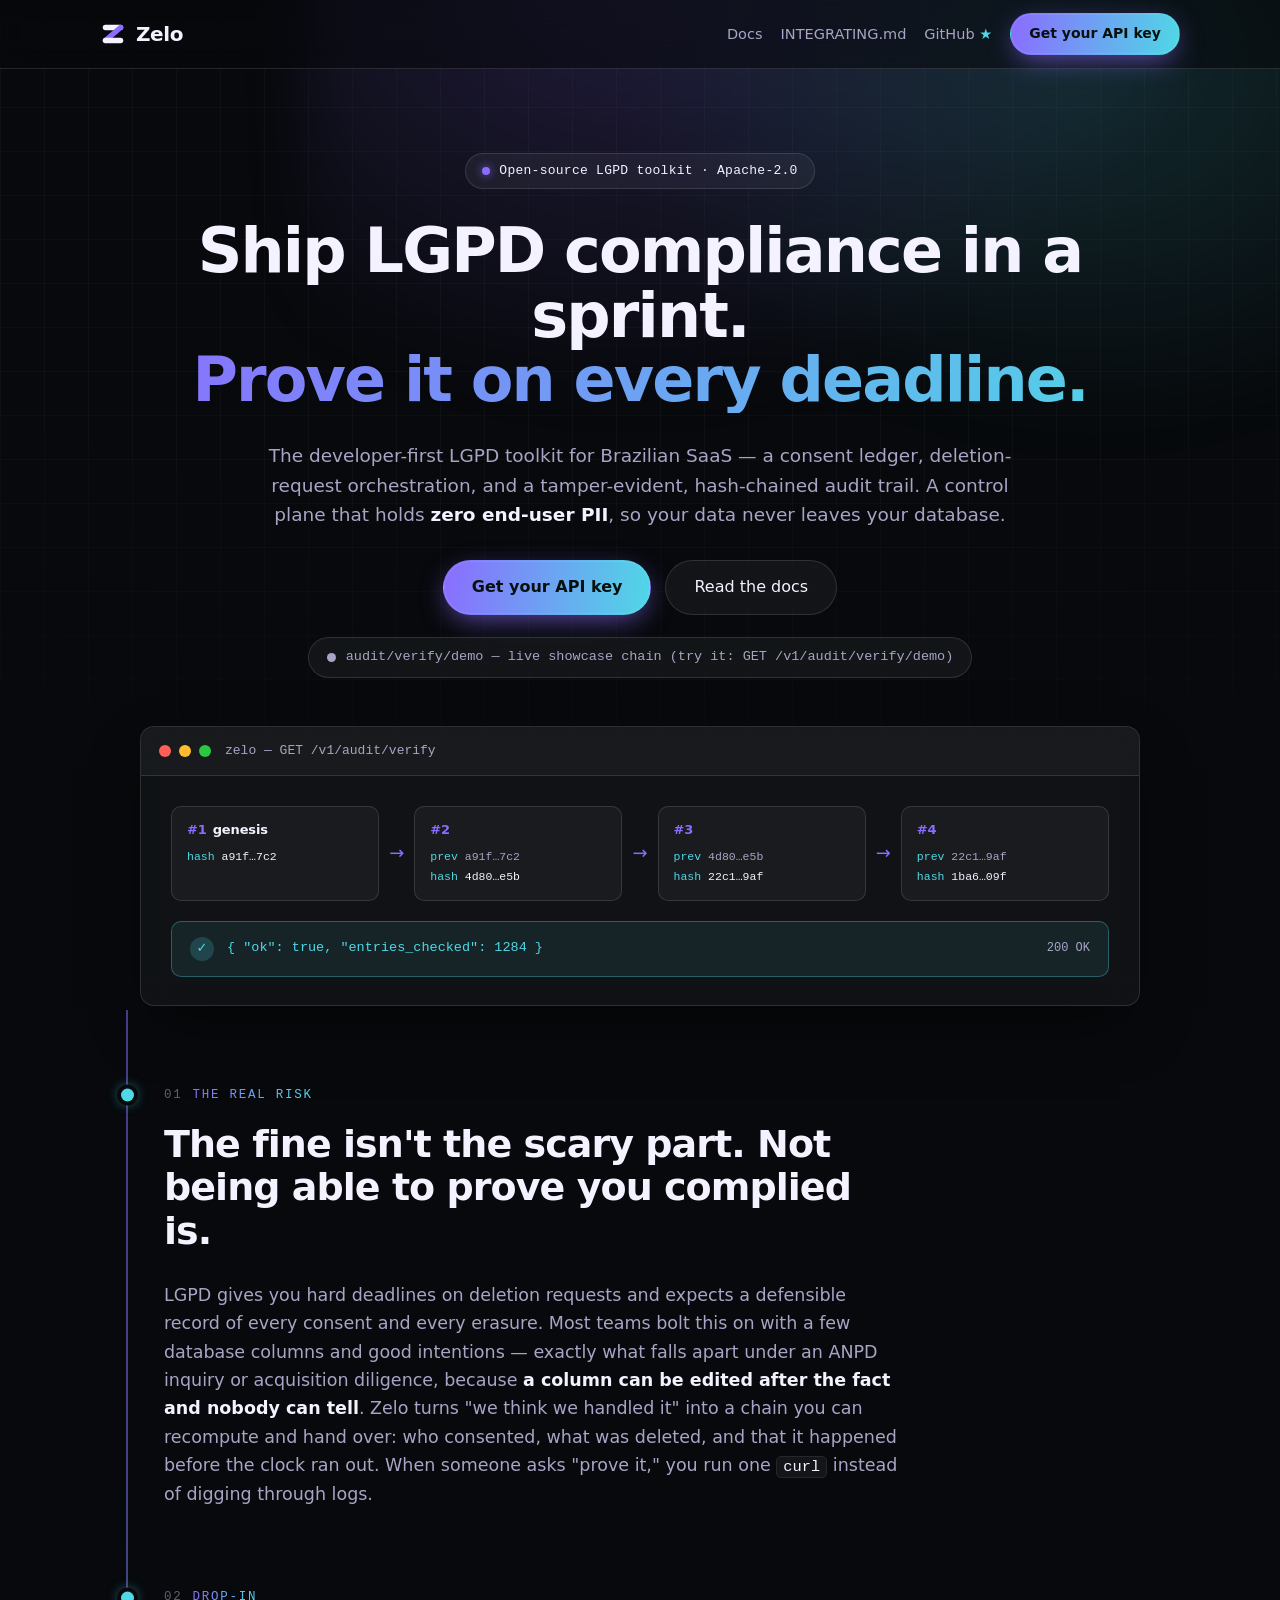
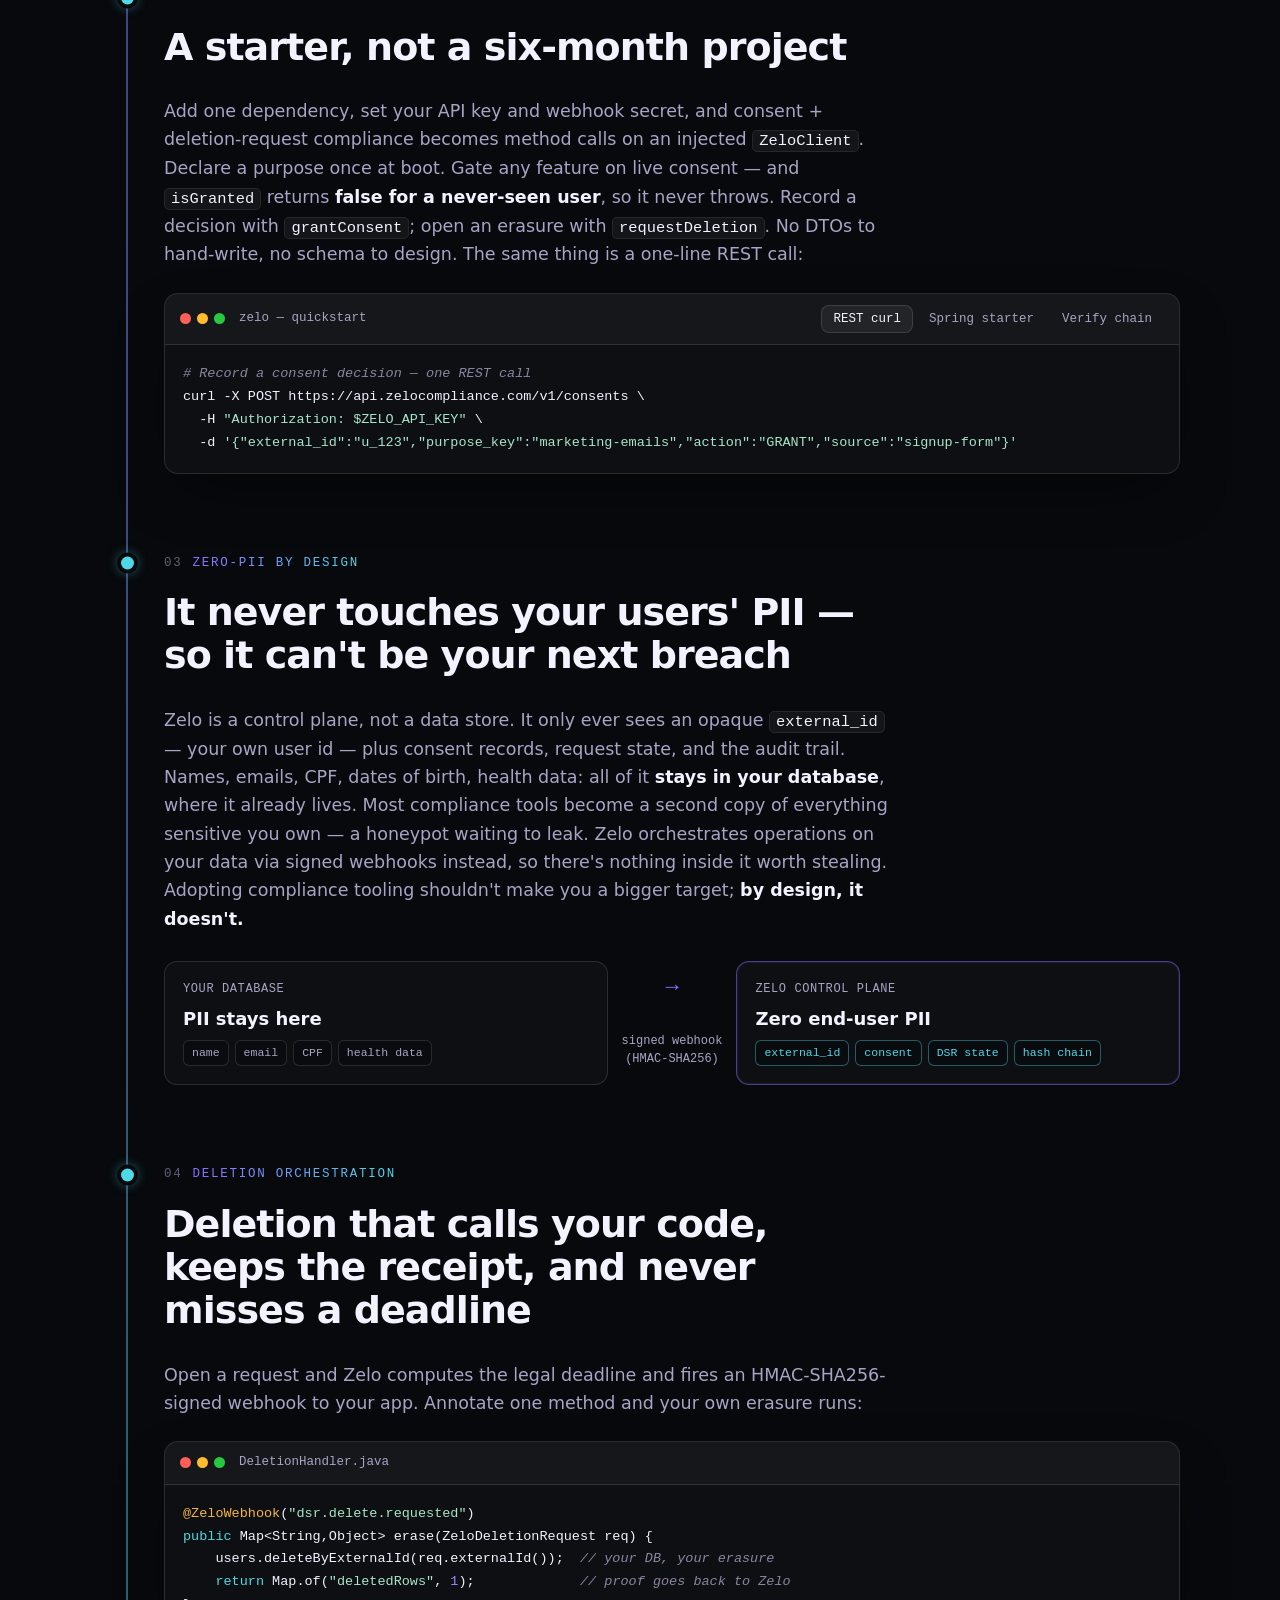
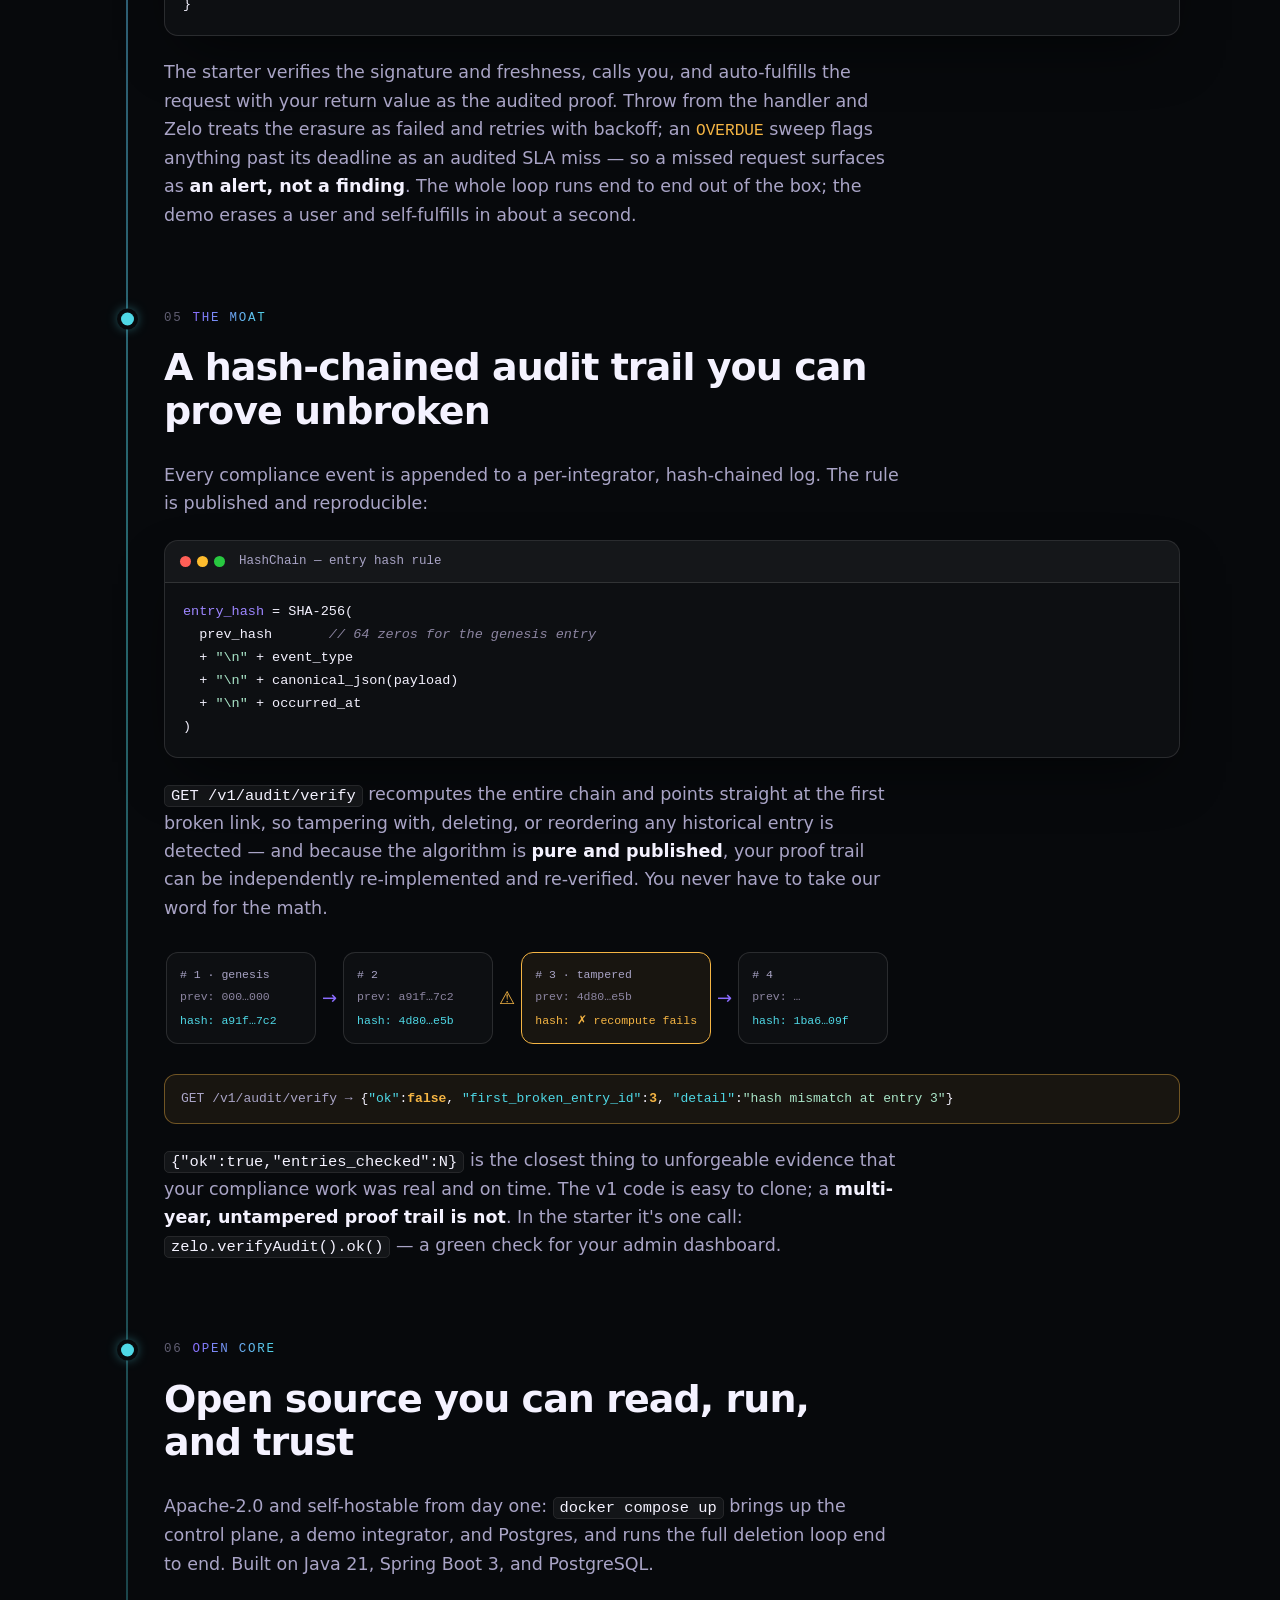
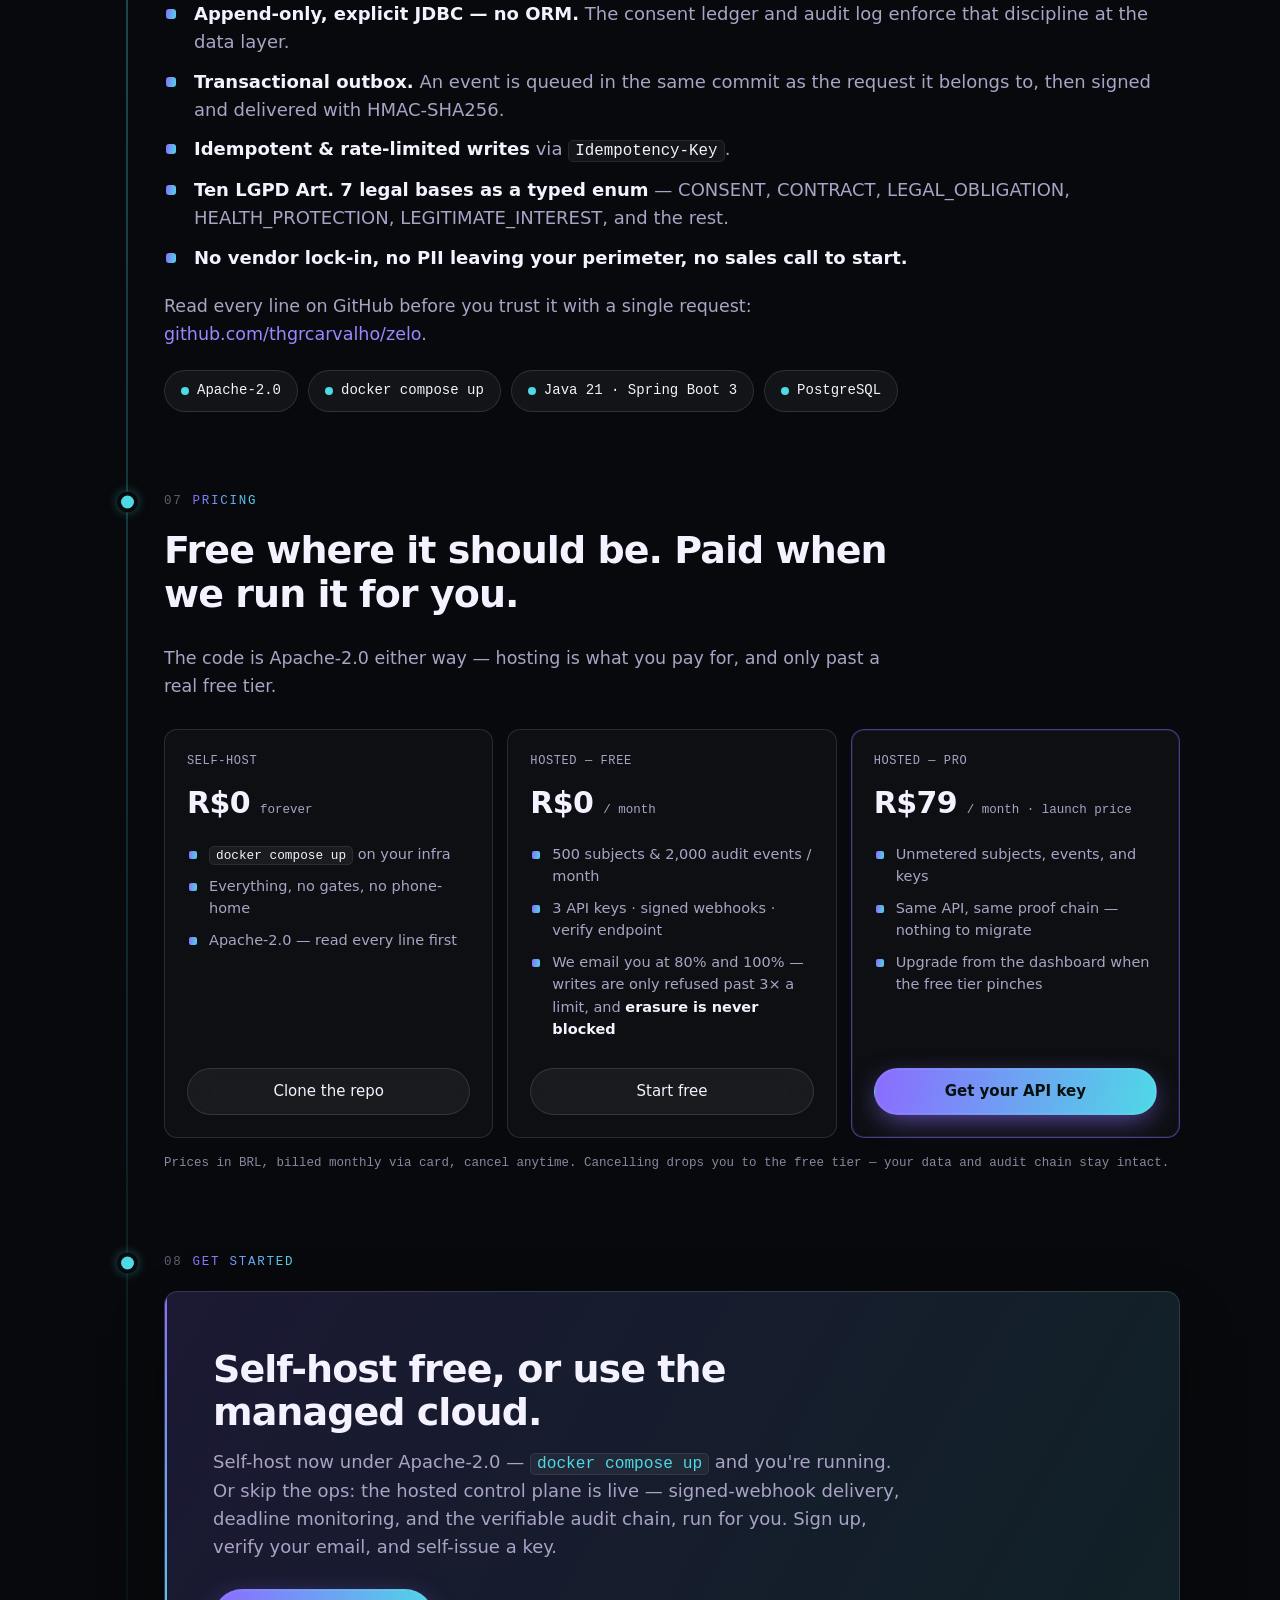
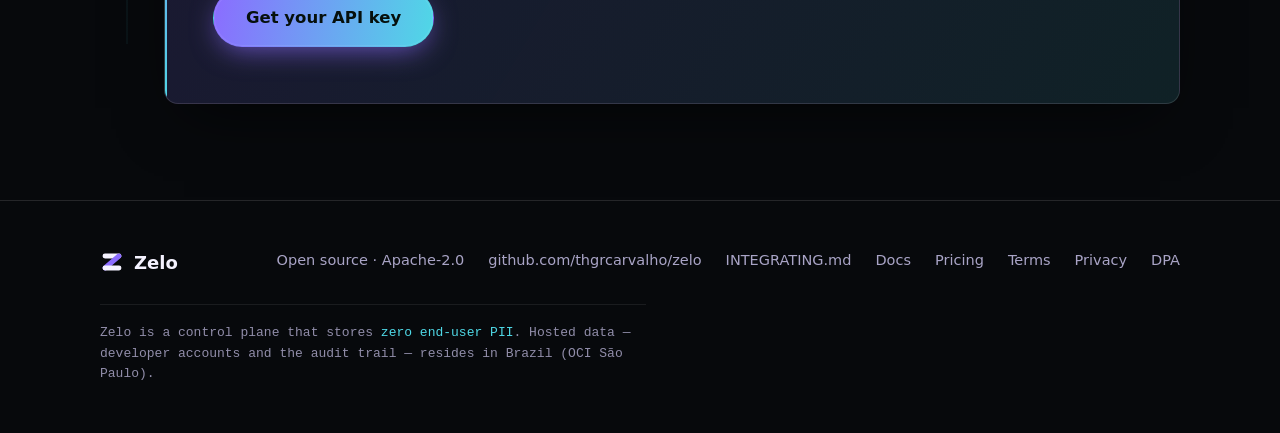
==== commit ed1c316a: "feat(landing): pricing section — self-host free / hosted FREE / PRO R$79 New ledger section 07 PRICI" ====
--- a/deploy/site/index.html
+++ b/deploy/site/index.html
@@ -301,7 +301,9 @@
 
   /* ===== ZERO-PII DIAGRAM ===== */
   .pii-diagram{display:grid;grid-template-columns:1fr auto 1fr;align-items:stretch;gap:0;margin-top:28px}
-  @media(max-width:620px){.pii-diagram{grid-template-columns:1fr;gap:14px}.pii-arrow{transform:rotate(90deg);padding:6px 0}}
+  /* Stacked cards on mobile: rotate only the arrow GLYPH — the text labels stay
+     horizontal (rotating the whole box rendered them as garbled vertical columns) */
+  @media(max-width:620px){.pii-diagram{grid-template-columns:1fr;gap:14px}.pii-arrow{padding:6px 0;transform:none}.pii-arrow .line{transform:rotate(90deg)}}
   .pii-box{border:1px solid var(--border);background:rgba(255,255,255,.028);border-radius:13px;padding:18px}
   .pii-box.zelo{border-color:rgba(139,108,255,.5);box-shadow:0 0 0 1px rgba(139,108,255,.12) inset}
   .pii-box .lbl{font-family:var(--font-mono);font-size:12px;color:var(--muted);text-transform:uppercase;letter-spacing:.05em}
@@ -337,6 +339,22 @@
   ul.feature-list li::before{content:"";position:absolute;left:2px;top:9px;width:10px;height:10px;border-radius:3px;background:var(--accent)}
   ul.feature-list li strong{color:var(--ink)}
   ul.feature-list li code{font-family:var(--font-mono);font-size:.88em;background:var(--glass);border:1px solid var(--border-soft);border-radius:5px;padding:1px 6px;color:var(--ink)}
+
+  /* ===== PRICING ===== */
+  .pricing-grid{display:grid;grid-template-columns:repeat(3,1fr);gap:14px;margin-top:28px}
+  .price-card{border:1px solid var(--border);background:rgba(255,255,255,.028);border-radius:13px;padding:22px;display:flex;flex-direction:column}
+  .price-card.pro{border-color:rgba(139,108,255,.5);box-shadow:0 0 0 1px rgba(139,108,255,.12) inset}
+  .price-card .lbl{font-family:var(--font-mono);font-size:12px;color:var(--muted);text-transform:uppercase;letter-spacing:.05em}
+  .price-card .price{font-family:var(--font-display);font-weight:700;font-size:30px;letter-spacing:-.02em;color:var(--ink);margin:10px 0 2px}
+  .price-card .per{font-family:var(--font-mono);font-size:12.5px;font-weight:400;color:var(--muted);letter-spacing:0}
+  .price-list{list-style:none;padding:0;margin:14px 0 18px}
+  .price-list li{position:relative;padding-left:22px;margin-bottom:9px;color:var(--muted);font-size:14.5px;line-height:1.55}
+  .price-list li::before{content:"";position:absolute;left:2px;top:8px;width:8px;height:8px;border-radius:2px;background:var(--accent)}
+  .price-list li strong{color:var(--ink)}
+  .price-list code{font-family:var(--font-mono);font-size:.88em;background:var(--glass);border:1px solid var(--border-soft);border-radius:5px;padding:1px 6px;color:var(--ink)}
+  .price-cta{margin-top:auto;justify-content:center}
+  .price-fine{font-family:var(--font-mono);font-size:12.5px;color:var(--faint);margin:16px 0 0}
+  @media (max-width:880px){.pricing-grid{grid-template-columns:1fr}}
 
   /* ===== CTA BAND ===== */
   .cta-band{
@@ -387,6 +405,25 @@
     .cta-band{padding:40px 26px}
     .panel-body{padding:22px 18px}
   }
+
+  @media (max-width:600px){
+    /* Nav: the fixed 68px bar overflowed once the links wrapped — let it grow,
+       tighten the pieces, and drop the one dev-only link that doesn't earn its
+       width on a phone (still in the footer) */
+    .nav-inner{height:auto;min-height:56px;padding:8px 14px;gap:8px 10px}
+    .brand{font-size:17px;gap:8px}
+    .brand .zmark{width:22px;height:22px}
+    .nav-links{gap:10px}
+    .nav-links a{font-size:13px}
+    .nav-integrating{display:none}
+    nav .btn{padding:8px 12px;font-size:12.5px}
+    .eyebrow{font-size:11.5px;padding:6px 11px}
+    /* Terminal header: tabs get their own full-width row under the title
+       instead of wrapping raggedly around the traffic lights */
+    .code-head{flex-wrap:wrap;row-gap:8px}
+    .tabs{margin-left:0;flex-basis:100%;flex-wrap:nowrap;overflow-x:auto;scrollbar-width:thin}
+    .tab{white-space:nowrap}
+  }
 </style>
 </head>
 <body>
@@ -406,7 +443,7 @@
       </a>
       <div class="nav-links">
         <a href="/docs/">Docs</a>
-        <a href="https://github.com/thgrcarvalho/zelo/blob/main/INTEGRATING.md" rel="noopener">INTEGRATING.md</a>
+        <a class="nav-integrating" href="https://github.com/thgrcarvalho/zelo/blob/main/INTEGRATING.md" rel="noopener">INTEGRATING.md</a>
         <a href="https://github.com/thgrcarvalho/zelo" rel="noopener" aria-label="Star Zelo on GitHub">GitHub <span class="star" aria-hidden="true">★</span></a>
         <a class="btn btn-primary" href="/app/">Get your API key</a>
       </div>
@@ -419,7 +456,7 @@
   <!-- HERO -->
   <header class="hero">
     <div class="container">
-      <span class="eyebrow"><span class="dot" aria-hidden="true"></span>Open-source LGPD toolkit · Apache-2.0</span>
+      <span class="eyebrow"><span class="dot" aria-hidden="true"></span>Open-source LGPD toolkit · Apache&#8209;2.0</span>
       <h1>
         <span class="hl">Ship LGPD compliance in a sprint.</span>
         <span class="hl accent">Prove it on every deadline.</span>
@@ -698,9 +735,53 @@
         </div>
       </section>
 
-      <!-- 07 — CTA BAND -->
+      <!-- 07 — PRICING -->
+      <section class="section" id="pricing">
+        <div class="sec-head">
+          <div class="kicker"><span class="seq">07</span><span class="grad">Pricing</span></div>
+          <h2>Free where it should be. Paid when we run it for you.</h2>
+        </div>
+        <p class="sec-body">
+          The code is Apache-2.0 either way — hosting is what you pay for, and only past a real free tier.
+        </p>
+        <div class="pricing-grid">
+          <div class="price-card">
+            <div class="lbl">Self-host</div>
+            <div class="price">R$0 <span class="per">forever</span></div>
+            <ul class="price-list">
+              <li><code>docker compose up</code> on your infra</li>
+              <li>Everything, no gates, no phone-home</li>
+              <li>Apache-2.0 — read every line first</li>
+            </ul>
+            <a class="btn btn-ghost price-cta" href="https://github.com/thgrcarvalho/zelo" rel="noopener">Clone the repo</a>
+          </div>
+          <div class="price-card">
+            <div class="lbl">Hosted — Free</div>
+            <div class="price">R$0 <span class="per">/ month</span></div>
+            <ul class="price-list">
+              <li>500 subjects &amp; 2,000 audit events / month</li>
+              <li>3 API keys · signed webhooks · verify endpoint</li>
+              <li>We email you at 80% and 100% — writes are only refused past 3× a limit, and <strong>erasure is never blocked</strong></li>
+            </ul>
+            <a class="btn btn-ghost price-cta" href="/app/">Start free</a>
+          </div>
+          <div class="price-card pro">
+            <div class="lbl">Hosted — Pro</div>
+            <div class="price">R$79 <span class="per">/ month · launch price</span></div>
+            <ul class="price-list">
+              <li>Unmetered subjects, events, and keys</li>
+              <li>Same API, same proof chain — nothing to migrate</li>
+              <li>Upgrade from the dashboard when the free tier pinches</li>
+            </ul>
+            <a class="btn btn-primary price-cta" href="/app/">Get your API key</a>
+          </div>
+        </div>
+        <p class="price-fine">Prices in BRL, billed monthly via card, cancel anytime. Cancelling drops you to the free tier — your data and audit chain stay intact.</p>
+      </section>
+
+      <!-- 08 — CTA BAND -->
       <section class="section" id="start">
-        <div class="kicker"><span class="seq">07</span><span class="grad">Get started</span></div>
+        <div class="kicker"><span class="seq">08</span><span class="grad">Get started</span></div>
         <div class="cta-band">
           <h2>Self-host free, or use the managed cloud.</h2>
           <p>
@@ -726,6 +807,7 @@
           <a href="https://github.com/thgrcarvalho/zelo" rel="noopener">github.com/thgrcarvalho/zelo</a>
           <a href="https://github.com/thgrcarvalho/zelo/blob/main/INTEGRATING.md" rel="noopener">INTEGRATING.md</a>
           <a href="/docs/">Docs</a>
+          <a href="#pricing">Pricing</a>
           <a href="/legal/termos.html">Terms</a>
           <a href="/legal/privacidade.html">Privacy</a>
           <a href="/legal/dpa.html">DPA</a>
